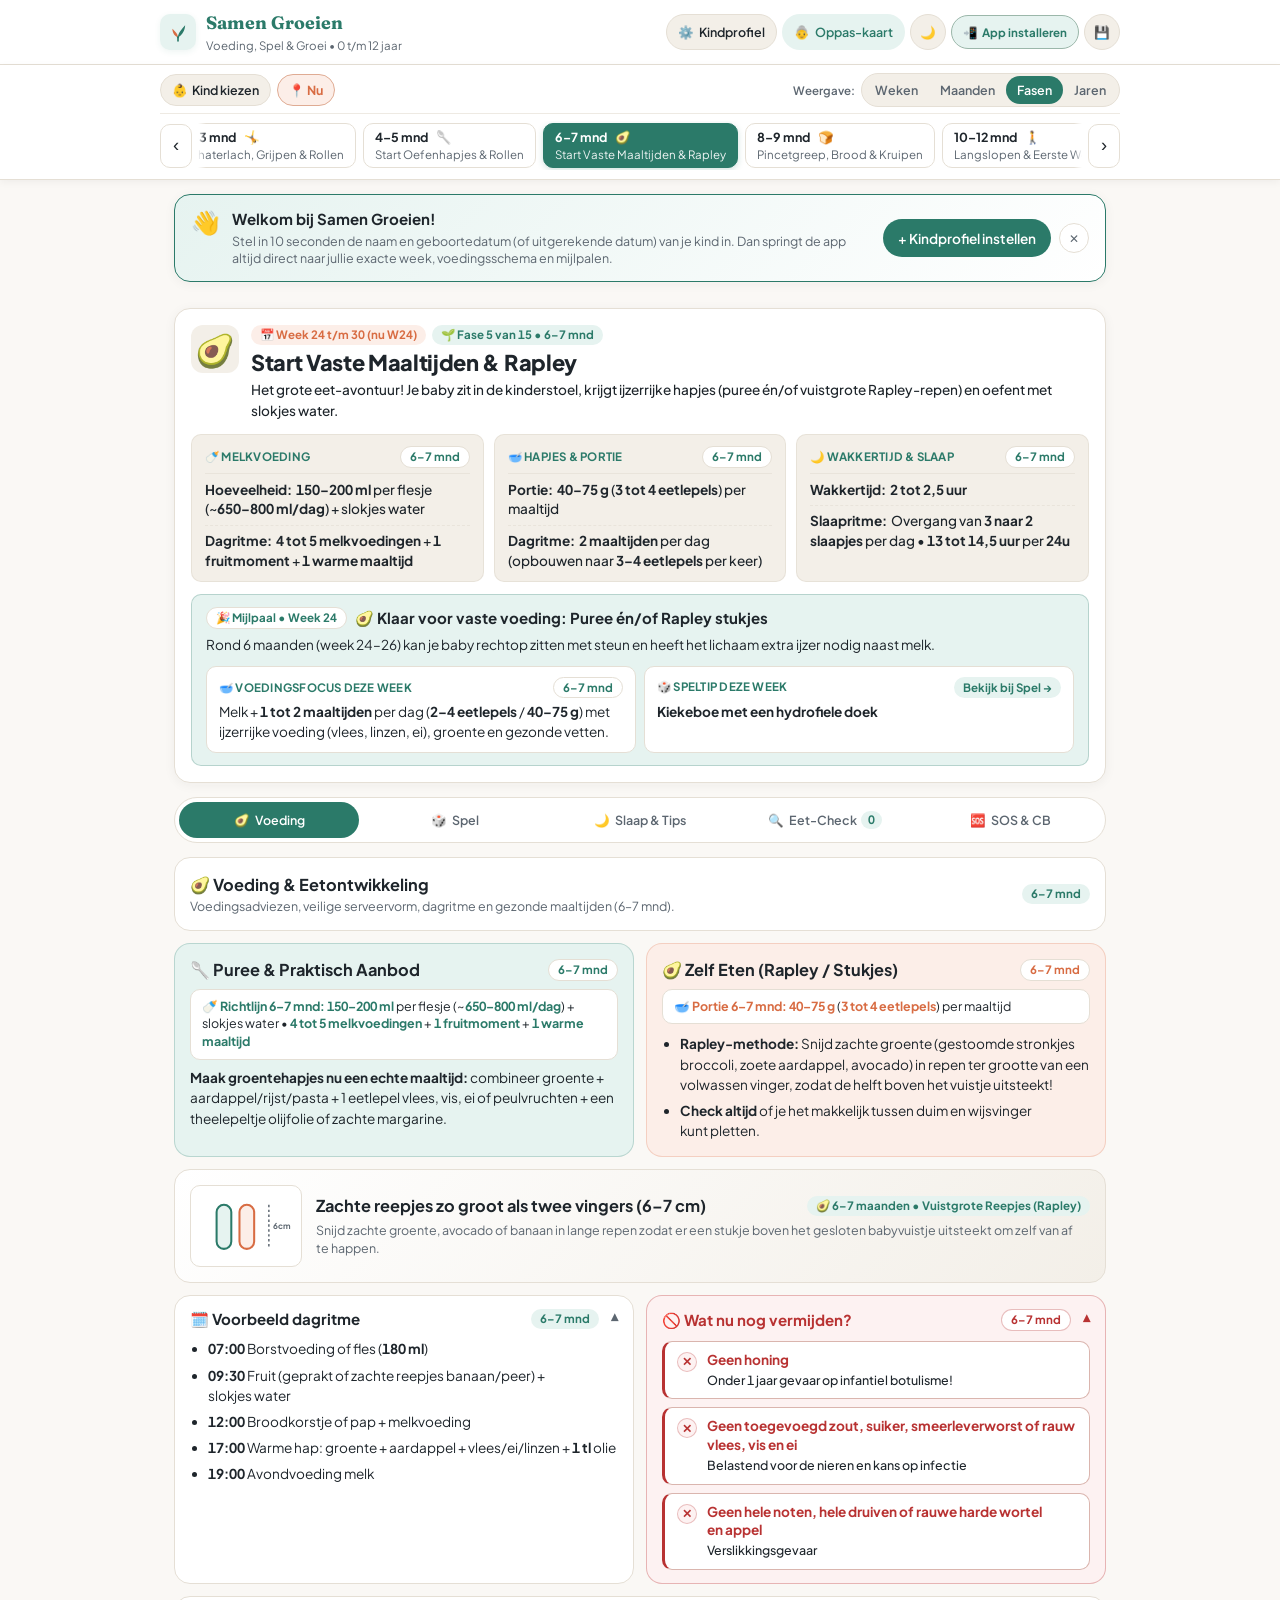
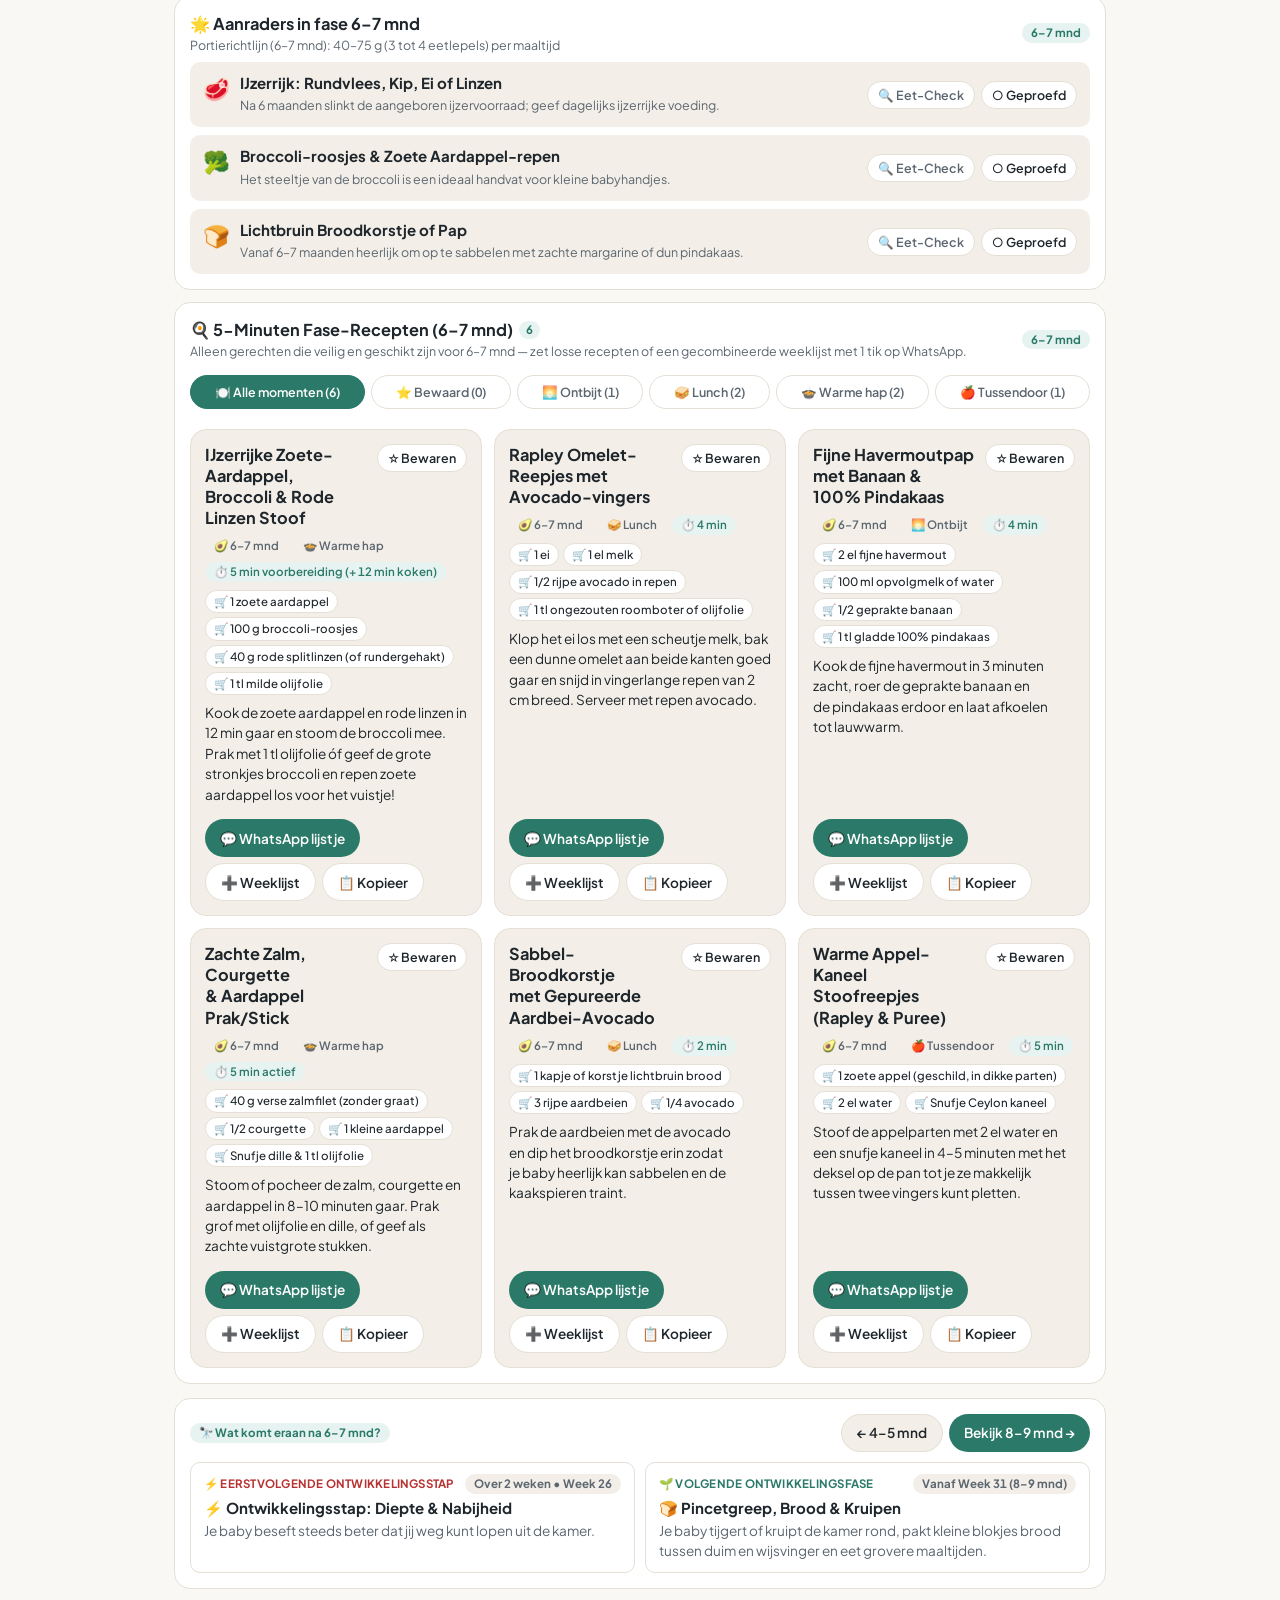
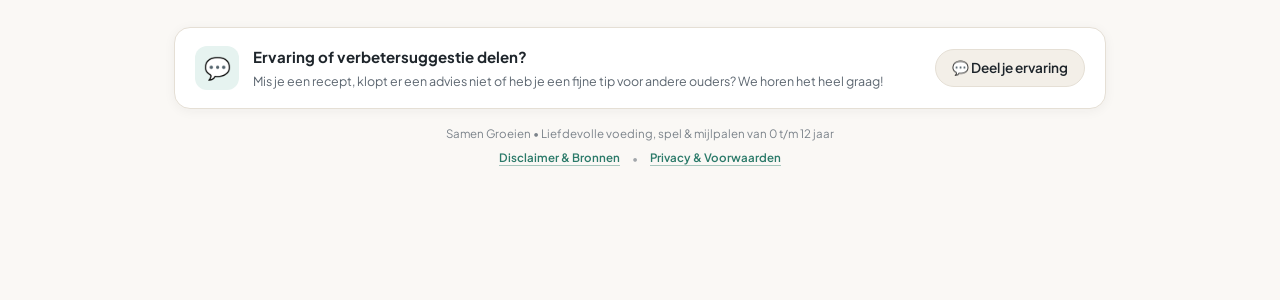
==== index.html @ f30c95fe "Style footer legal links consistently on a single horizontal row per UI/UX best practices (v41)" ====
<!DOCTYPE html>
<html lang="nl" data-theme="light">
<head>
  <meta charset="UTF-8" />
  <meta name="viewport" content="width=device-width, initial-scale=1.0, viewport-fit=cover" />
  <meta name="theme-color" content="#2b7a69" />
  <meta name="mobile-web-app-capable" content="yes" />
  <meta name="apple-mobile-web-app-capable" content="yes" />
  <meta name="apple-mobile-web-app-status-bar-style" content="default" />
  <title>Samen Groeien — Voeding, Spel &amp; Ontwikkeling (0–12 jaar)</title>
  <meta name="description" content="Ontdek per week, maand of jaar welke voeding, hoeveelheden, leerspelletjes, slaaptijden, SOS-tips en consultatiebureau-info passen bij jouw kind van geboorte tot 12 jaar." />
  <link rel="manifest" href="manifest.json" />
  <link rel="icon" type="image/png" sizes="192x192" href="icon-192.png" />
  <link rel="apple-touch-icon" href="icon-192.png" />
  <link rel="preconnect" href="https://fonts.googleapis.com" />
  <link rel="preconnect" href="https://fonts.gstatic.com" crossorigin />
  <link href="https://fonts.googleapis.com/css2?family=Fraunces:opsz,wght@9..144,600&family=Plus+Jakarta+Sans:wght@400;500;600;700;800&display=swap" rel="stylesheet" />
  <link rel="stylesheet" href="styles.css?v=41" />
</head>
<body>
  <a href="#mainContent" class="skip-link">Direct naar inhoud</a>

  <!-- ===================================================================== -->
  <!-- MINIMALISTISCHE HEADER                                                -->
  <!-- ===================================================================== -->
  <header class="app-header">
    <div class="header-inner">
      <div class="brand-group">
        <div class="brand-logo" aria-hidden="true">
          <svg viewBox="0 0 32 32" class="brand-logo-svg" fill="none" xmlns="http://www.w3.org/2000/svg">
            <path d="M16 28V23" stroke="var(--primary)" stroke-width="2.2" stroke-linecap="round"/>
            <path d="M16 23C16 16.5 22.8 10.5 25.5 7C25.5 11 23.5 17.5 18.8 21.2C17.2 22.4 16.4 23 16 23Z" fill="var(--primary)"/>
            <path d="M16 23C16 18.5 11.2 14.5 8.5 11.8C8.5 14.8 9.8 19.5 13.2 21.8C14.4 22.6 15.4 23 16 23Z" fill="var(--accent)"/>
            <circle cx="16" cy="23" r="1.5" fill="var(--primary)"/>
          </svg>
        </div>
        <div>
          <h1 class="brand-title">Samen Groeien</h1>
          <p class="brand-subtitle">Voeding, Spel &amp; Groei • 0 t/m 12 jaar</p>
        </div>
      </div>

      <div class="header-actions">
        <button type="button" class="profile-chip" id="openProfileBtn" title="Kindprofielen beheren of geboortedatum instellen">
          <span aria-hidden="true">⚙️</span>
          <span id="profileChipText">Kindprofiel</span>
        </button>

        <button type="button" class="today-chip hidden" id="jumpToChildBtn" title="Spring direct naar de huidige leeftijd van dit kind">
          📍 Nu
        </button>

        <button type="button" class="oppas-chip" id="openOppasBtn" title="Maak een overzichtskaartje voor oppas, papa of oma">
          <span aria-hidden="true">👵</span>
          <span>Oppas-kaart</span>
        </button>

        <button type="button" class="icon-btn" id="themeToggleBtn" aria-label="Wissel tussen dag- en nachtmodus" title="Nachtmodus">
          <span id="themeIcon">🌙</span>
        </button>

        <button type="button" class="pwa-header-btn hidden" id="pwaHeaderInstallBtn" title="Installeer Samen Groeien als app op je telefoon of pc">
          <span aria-hidden="true">📲</span>
          <span>App installeren</span>
        </button>

        <button type="button" class="icon-btn" id="openBackupBtn" aria-label="Gegevens opslaan of herstellen" title="Back-up">
          <span>💾</span>
        </button>
      </div>
    </div>

    <!-- Gezinstip wanneer er ≥2 kinderen zijn ingesteld -->
    <div class="child-switcher-bar hidden" id="childSwitcherBar" aria-label="Gezinstip">
      <div class="child-switcher-inner hidden">
        <div class="child-pills-list" id="childPillsList"></div>
        <button type="button" class="child-add-pill" id="quickAddChildBtn" title="Nog een kind toevoegen">+ Kind</button>
      </div>
      <div class="multi-child-combo-tip hidden" id="multiChildComboTip"></div>
    </div>
  </header>

  <!-- ===================================================================== -->
  <!-- PWA INSTALLATIE BANNER (VOOR ANDROID & IPHONE)                        -->
  <!-- ===================================================================== -->
  <aside class="pwa-install-banner hidden" id="pwaInstallBanner" aria-label="App installeren">
    <div class="pwa-banner-inner">
      <div class="pwa-banner-left">
        <span class="pwa-banner-icon" aria-hidden="true">📲</span>
        <div class="pwa-banner-info">
          <strong>Samen Groeien als app installeren?</strong>
          <span>Open direct vanaf je startscherm, zonder app store. Werkt ook offline.</span>
        </div>
      </div>
      <div class="pwa-banner-actions">
        <button type="button" class="pwa-install-btn" id="pwaInstallBtn">
          <span>App installeren</span>
        </button>
        <button type="button" class="pwa-dismiss-btn" id="pwaDismissBtn" aria-label="Melding sluiten" title="Niet nu">
          ✕
        </button>
      </div>
    </div>
  </aside>

  <!-- ===================================================================== -->
  <!-- MEEBEWEGENDE TIJDLIJN & KIND-BALK (RUSTIG BOVENAAN, 1 RIJ BIJ SCROLLEN)-->
  <!-- ===================================================================== -->
  <section class="timeline-dock" id="timelineDock" aria-label="Leeftijd, kindwisselaar en weergave-instelling">
    <div class="timeline-dock-inner">
      <!-- Rij 1: Actief kind + '📍 Nu' (links) & Weergave-keuze (rechts) -->
      <div class="timeline-top-row" id="dockQuickBar">
        <div class="dock-quick-left">
          <div class="dock-child-pills" id="dockChildPills" aria-label="Actief kind wisselen"></div>
          <button type="button" class="dock-now-btn hidden" id="dockJumpToChildBtn" title="Spring direct naar de huidige leeftijd van dit kind">
            📍 Nu
          </button>
        </div>

        <div class="timeline-top-right">
          <!-- Periode snelkiezer bij Week- (Jaar 1–2) en Maandweergave (Jaar 1–3) -->
          <div class="epoch-bar hidden" id="epochBar">
            <button type="button" class="epoch-pill active" data-epoch="y1">Jaar 1</button>
            <button type="button" class="epoch-pill" data-epoch="y2">Jaar 2</button>
            <button type="button" class="epoch-pill" data-epoch="preschool" id="epochPreschoolBtn">Jaar 3</button>
          </div>

          <div class="zoom-control-group">
            <span class="zoom-bar-label">Weergave:</span>
            <div class="zoom-bar" role="tablist" aria-label="Weergaveniveau">
              <button type="button" role="tab" aria-selected="false" class="zoom-tab" data-zoom="week" title="Per week bekijken (eerste 2 jaar: week 1 t/m 104)">Weken</button>
              <button type="button" role="tab" aria-selected="false" class="zoom-tab" data-zoom="month" title="Per maand bekijken (eerste 3 jaar: maand 1 t/m 36)">Maanden</button>
              <button type="button" role="tab" aria-selected="true" class="zoom-tab active" data-zoom="stage" title="Alle 15 ontwikkelingsfasen van geboorte t/m 12 jaar">Fasen</button>
              <button type="button" role="tab" aria-selected="false" class="zoom-tab" data-zoom="year" title="Per levensjaar bekijken van 1 t/m 12 jaar">Jaren</button>
            </div>
          </div>
        </div>
      </div>

      <!-- Rij 2: Horizontale tijdlijn-strip + Weergave/Inklappen knop -->
      <div class="timeline-strip-row">
        <button type="button" class="strip-arrow" id="prevTimeBtn" aria-label="Vorige periode">‹</button>
        <div class="timeline-ribbon" id="timelineRibbon" role="listbox" aria-label="Kies leeftijd"></div>
        <button type="button" class="strip-arrow" id="nextTimeBtn" aria-label="Volgende periode">›</button>
        <button type="button" class="compact-expand-btn" id="expandTimelineBtn" aria-expanded="true" title="Wissel tussen Weken, Maanden, Fasen of Jaren" aria-label="Toon of verberg weergave-opties">↕ Weergave</button>
      </div>

      <!-- Verborgen schuifbalk voor achterwaartse compatibiliteit -->
      <div class="slider-row hidden">
        <input
          type="range"
          id="masterWeekSlider"
          class="week-slider"
          min="0"
          max="700"
          value="200"
          aria-label="Schuif door de leeftijd van week 1 tot 12 jaar"
        />
        <div class="slider-marks" aria-label="Snel naar leeftijd springen">
          <span data-jump-week="1">Geboorte</span>
          <span data-jump-week="17">4 mnd</span>
          <span data-jump-week="24">6 mnd</span>
          <span data-jump-week="53">1 jr</span>
          <span data-jump-week="105">2 jr</span>
          <span data-jump-week="209">4 jr</span>
          <span data-jump-week="417">8 jr</span>
          <span data-jump-week="624">12 jr</span>
        </div>
      </div>
    </div>
  </section>

  <!-- ===================================================================== -->
  <!-- HOOFDINHOUD                                                           -->
  <!-- ===================================================================== -->
  <main id="mainContent" class="main-container">

    <!-- WELKOMSTKAART BIJ EERSTE BEZOEK (ZOLANG ER NOG GEEN KINDPROFIEL IS) -->
    <section class="onboarding-welcome-card hidden" id="onboardingWelcomeCard" aria-label="Welkom bij Samen Groeien">
      <div class="onboarding-welcome-left">
        <span class="onboarding-welcome-icon" aria-hidden="true">👋</span>
        <div class="onboarding-welcome-text">
          <strong class="onboarding-welcome-title">Welkom bij Samen Groeien!</strong>
          <p class="onboarding-welcome-desc">Stel in 10 seconden de naam en geboortedatum (of uitgerekende datum) van je kind in. Dan springt de app altijd direct naar jullie exacte week, voedingsschema en mijlpalen.</p>
        </div>
      </div>
      <div class="onboarding-welcome-actions">
        <button type="button" class="btn-primary btn-small" id="onboardingSetupChildBtn">+ Kindprofiel instellen</button>
        <button type="button" class="onboarding-dismiss-btn" id="onboardingDismissBtn" aria-label="Melding verbergen" title="Later instellen">✕</button>
      </div>
    </section>

    <!-- 1. OVERZICHTSKAART VAN DE HUIDIGE WEEK / FASE -->
    <section class="hero-card" id="stageHero">
      <div class="hero-top">
        <span class="hero-emoji" id="heroEmoji" aria-hidden="true">🥑</span>
        <div class="hero-titles">
          <div class="hero-badges">
            <span class="badge badge-age" id="heroExactAgePill">Week 24 • ~6 maanden</span>
            <span class="badge badge-phase" id="heroPhasePill">Fase 5/15</span>
          </div>
          <h2 class="hero-title" id="heroTitle">Start Vaste Maaltijden &amp; Rapley</h2>
          <p class="hero-summary" id="heroSummary"></p>
        </div>
      </div>

      <!-- 3 Kerncijfers van deze fase direct onder de samenvatting -->
      <div class="quick-stats">
        <div class="stat-item">
          <div class="stat-head">
            <span class="stat-label" id="vitalMilkLabel">🍼 Melkvoeding</span>
            <span class="stat-phase-tag" id="vitalMilkPhaseTag">6–7 mnd</span>
          </div>
          <div class="stat-val" id="vitalMilkVolume"></div>
          <div class="stat-sub" id="vitalMilkStatus"></div>
        </div>
        <div class="stat-item">
          <div class="stat-head">
            <span class="stat-label" id="vitalSolidLabel">🥣 Hapjes &amp; Portie</span>
            <span class="stat-phase-tag" id="vitalSolidPhaseTag">6–7 mnd</span>
          </div>
          <div class="stat-val" id="vitalSolidPortion"></div>
          <div class="stat-sub" id="vitalSolidFreq"></div>
        </div>
        <div class="stat-item">
          <div class="stat-head">
            <span class="stat-label" id="vitalSleepLabel">🌙 Wakkertijd &amp; Slaap</span>
            <span class="stat-phase-tag" id="vitalSleepPhaseTag">6–7 mnd</span>
          </div>
          <div class="stat-val" id="vitalWakeWindow"></div>
          <div class="stat-sub" id="vitalSleepTotal"></div>
        </div>
      </div>

      <!-- Week-spotlight (Sprongetje / Groeispurt / Week-focus) -->
      <div class="spotlight-box" id="weeklySpotlightBanner">
        <div class="spotlight-header">
          <span class="spotlight-tag" id="spotlightBadge">🥑 Week 24</span>
          <strong class="spotlight-title" id="spotlightHeadline"></strong>
        </div>
        <p class="spotlight-desc" id="spotlightSummary"></p>
      </div>
    </section>

    <!-- 2. NAVIGATIE-TABS (BOVENAAN OP DESKTOP, ONDERAAN VAST OP TELEFOON) -->
    <nav class="pillar-nav" role="tablist" aria-label="Onderdelen">
      <button type="button" role="tab" aria-selected="true" class="nav-tab active" data-view="food">
        <span class="nav-icon" aria-hidden="true">🥑</span>
        <span class="nav-text">Voeding</span>
      </button>
      <button type="button" role="tab" aria-selected="false" class="nav-tab" data-view="games">
        <span class="nav-icon" aria-hidden="true">🎲</span>
        <span class="nav-text">Spel</span>
      </button>
      <button type="button" role="tab" aria-selected="false" class="nav-tab" data-view="tips">
        <span class="nav-icon" aria-hidden="true">🌙</span>
        <span class="nav-text">Slaap &amp; Tips</span>
      </button>
      <button type="button" role="tab" aria-selected="false" class="nav-tab" data-view="lookup">
        <span class="nav-icon" aria-hidden="true">🔍</span>
        <span class="nav-text">Eet-Check <small class="tab-counter" id="loggedCountBadge">0</small></span>
      </button>
      <button type="button" role="tab" aria-selected="false" class="nav-tab" data-view="sos">
        <span class="nav-icon" aria-hidden="true">🆘</span>
        <span class="nav-text">SOS &amp; CB</span>
      </button>
    </nav>

    <!-- =================================================================== -->
    <!-- TAB 1: VOEDING, SNIJ-GIDS & 5-MIN RECEPTEN (STANDAARD ZICHTBAAR)    -->
    <!-- =================================================================== -->
    <section class="tab-panel" id="panelFood" data-pillar="food">
      <!-- Sectie-Kop: Direct duidelijk op welk tabblad de ouder is geland -->
      <div class="minimal-card section-header-card" id="foodSectionHeaderCard">
        <div class="card-head-between">
          <div>
            <h3 id="foodHeaderTitle"><span>🥑 Voeding &amp; Eetontwikkeling</span></h3>
            <p class="subtle-hint" id="foodHeaderSubtitle">Fase-adviezen, dagritme, veilige snijgids en 5-minuten recepten.</p>
          </div>
          <span class="mini-pill" id="foodHeaderStagePill">6–7 mnd</span>
        </div>
      </div>

      <!-- Dynamische voedingskaarten afgestemd op leeftijd -->
      <div class="two-col-grid">
        <article class="minimal-card card-tint-green" id="pureePathCard">
          <div class="card-head-between">
            <h3 id="pureeCardTitle">🥄 Puree &amp; Praktisch Aanbod</h3>
            <span class="mini-pill" id="pureeStagePill">6–7 mnd</span>
          </div>
          <div class="nutrition-key-bar" id="pureeKeyMetricBar"></div>
          <div class="structured-card-body" id="pureePathText"></div>
        </article>

        <article class="minimal-card card-tint-orange" id="blwPathCard">
          <div class="card-head-between">
            <h3 id="blwCardTitle">🥑 Zelf Eten (Rapley / Stukjes)</h3>
            <span class="mini-pill" id="blwStagePill">6–7 mnd</span>
          </div>
          <div class="nutrition-key-bar" id="blwKeyMetricBar"></div>
          <div class="structured-card-body" id="blwPathText"></div>
        </article>
      </div>

      <!-- Visuele SVG Snij- & Serveergids voor deze fase -->
      <article class="minimal-card cut-guide-card" id="visualCutGuideCard">
        <div class="cut-guide-layout">
          <div class="cut-svg-box" id="cutGuideSvgContainer" aria-hidden="true"></div>
          <div class="cut-guide-info">
            <div class="card-head-between">
              <h3 id="cutGuideTitle">Veilige vorm in deze fase</h3>
              <span class="mini-pill" id="cutGuideBadge">🔪 Snijvorm &amp; Textuur</span>
            </div>
            <p id="cutGuideDesc" class="subtle-hint"></p>
          </div>
        </div>
      </article>

      <!-- Voorbeeld Dagritme & Wat te vermijden (direct bij de richtlijnen van deze fase) -->
      <div class="two-col-grid">
        <details class="minimal-details" id="sampleMenuDetails" open>
          <summary>
            <span class="summary-title">🗓️ Voorbeeld dagritme</span>
            <span class="summary-badge" id="sampleMenuStagePill">6–7 mnd</span>
          </summary>
          <ul class="clean-bullets" id="sampleMenuList"></ul>
        </details>

        <details class="minimal-details details-warn" id="avoidFoodsDetails" open>
          <summary>
            <span class="summary-title">🚫 Wat nu nog vermijden?</span>
            <span class="summary-badge summary-badge-wait" id="avoidFoodsStagePill">6–7 mnd</span>
          </summary>
          <ul class="clean-bullets" id="avoidFoodsList"></ul>
        </details>
      </div>

      <!-- Beste voeding voor deze fase (gekoppeld aan Eet-Check) -->
      <div class="minimal-card">
        <div class="card-head-between">
          <div>
            <h3 id="bestFoodsCardTitle">🌟 Aanraders in deze fase</h3>
            <p class="subtle-hint" id="portionVisualHelper"></p>
          </div>
          <span class="mini-pill" id="bestFoodsStagePill">6–7 mnd</span>
        </div>
        <div class="simple-list" id="bestFoodsList"></div>
      </div>

      <!-- 5-Minuten Fase-Recepten + 1-Tik WhatsApp Boodschappenlijst -->
      <div class="minimal-card" id="stageRecipesCard">
        <div class="card-head-between">
          <div>
            <h3><span id="stageRecipesTitle">🍳 5-Minuten Fase-Recepten</span> <small class="tab-counter" id="recipeCountBadge">6</small></h3>
            <p class="subtle-hint" id="stageRecipesSubtitle">Alleen gerechten die veilig en geschikt zijn voor deze fase, met 1 tik op WhatsApp te zetten.</p>
          </div>
          <span class="mini-pill" id="recipesStagePill">6–7 mnd</span>
        </div>

        <div class="lookup-phase-banner hidden" id="recipesMilkPhaseNotice"></div>

        <div class="filter-row recipe-filter-row" id="recipeMealFilterRow" role="group" aria-label="Filter 5-minuten recepten op eetmoment">
          <button type="button" class="chip active" data-meal-filter="all">🍽️ Alle momenten</button>
          <button type="button" class="chip" data-meal-filter="fav">⭐ Bewaard</button>
          <button type="button" class="chip" data-meal-filter="ontbijt">🌅 Ontbijt</button>
          <button type="button" class="chip" data-meal-filter="lunch">🥪 Lunch</button>
          <button type="button" class="chip" data-meal-filter="warme-hap">🍲 Warme hap</button>
          <button type="button" class="chip" data-meal-filter="tussendoor">🍎 Tussendoor</button>
        </div>

        <!-- Gecombineerde Week-Boodschappenlijst Balk (verschijnt zodra ≥1 recept is geselecteerd) -->
        <div class="weekly-grocery-bar hidden" id="weeklyGroceryBar" role="region" aria-label="Jouw gecombineerde week-boodschappenlijst">
          <div class="weekly-grocery-info">
            <span class="weekly-grocery-icon" aria-hidden="true">🛒</span>
            <div>
              <strong id="weeklyGroceryTitle">Week-Boodschappenlijst (0 gerechten)</strong>
              <span class="weekly-grocery-sub" id="weeklyGrocerySub">Stuur alle ingrediënten in één keer naar WhatsApp of klembord.</span>
            </div>
          </div>
          <div class="weekly-grocery-actions">
            <button type="button" class="btn-primary btn-small" id="shareWeeklyGroceryWhatsappBtn">💬 Deel via WhatsApp</button>
            <button type="button" class="btn-secondary btn-small" id="copyWeeklyGroceryBtn">📋 Kopieer lijst</button>
            <button type="button" class="btn-text btn-small" id="clearWeeklyGroceryBtn" title="Maak weeklijst leeg">✕ Leegmaken</button>
          </div>
        </div>

        <div class="cards-grid recipes-grid" id="stageRecipesGrid"></div>

        <div class="recipes-toggle-wrap hidden" id="recipesToggleWrap">
          <button type="button" class="recipes-expand-btn" id="toggleRecipesExpandBtn" aria-expanded="false">
            ▼ Bekijk alle gerechten
          </button>
        </div>
      </div>
    </section>

    <!-- =================================================================== -->
    <!-- TAB 2: LEERSPELLETJES & ACTIVITEITEN                                -->
    <!-- =================================================================== -->
    <section class="tab-panel hidden" id="panelGames" data-pillar="games">
      <div class="minimal-card games-header-card">
        <div class="card-head-between">
          <div>
            <h3><span id="gamesHeaderTitle">🎲 Leerspelletjes &amp; Activiteiten</span> <small class="tab-counter" id="gameCountBadge">6</small></h3>
            <p class="subtle-hint" id="gamesHeaderSubtitle">Spelenderwijs ontwikkelen, afgestemd op deze leeftijd en jouw energieniveau.</p>
          </div>
          <button type="button" class="chip" id="toggleAllStagesGamesBtn" title="Wissel tussen spelletjes voor deze fase en alle 90 spelletjes">
            📚 Alle 90 spelletjes
          </button>
        </div>

        <div class="filter-row games-filter-row" id="gameCategoryFilterRow" role="group" aria-label="Filter spelletjes">
          <button type="button" class="chip active" data-game-cat="all">🎲 Alle spelletjes</button>
          <button type="button" class="chip" data-game-cat="fav">⭐ Bewaard</button>
          <button type="button" class="chip" data-game-cat="low">☕ Rustig</button>
          <button type="button" class="chip" data-game-cat="cognitive">🧠 Brein</button>
          <button type="button" class="chip" data-game-cat="motor">🤸 Motoriek</button>
          <button type="button" class="chip" data-game-cat="language">🗣️ Taal</button>
          <button type="button" class="chip" data-game-cat="social">🤝 Samen</button>
        </div>
      </div>

      <div class="cards-grid" id="gamesGrid"></div>

      <div class="recipes-toggle-wrap hidden" id="gamesToggleWrap">
        <button type="button" class="recipes-expand-btn" id="toggleGamesExpandBtn" aria-expanded="false">
          ▼ Bekijk alle leerspelletjes
        </button>
      </div>
    </section>

    <!-- =================================================================== -->
    <!-- TAB 3: SLAAP, WAKKERTIJD, TIPS VOOR MAMA & MIJLPALEN                -->
    <!-- =================================================================== -->
    <section class="tab-panel hidden" id="panelTips" data-pillar="tips">
      <div class="two-col-grid">
        <!-- Slaap & Wakkertijd / Bedtijd Rekenhulp (als eerste, passend bij tab '🌙 Slaap & Tips') -->
        <article class="minimal-card">
          <div class="card-head-between">
            <h3 id="sleepCardTitle">🌙 Slaap &amp; Wakkertijd</h3>
            <span class="mini-pill" id="sleepStagePill">6–7 mnd</span>
          </div>
          <div class="sleep-summary" id="sleepMetricsBox"></div>

          <div class="nap-calc-box">
            <label for="lastWakeTimeInput" id="napCalcLabel">⏰ Hoe laat werd je kind wakker?</label>
            <div class="nap-calc-inline">
              <input type="time" id="lastWakeTimeInput" value="07:00" class="time-input" />
              <span id="napCalcResult" class="nap-result-text"></span>
            </div>
          </div>
        </article>

        <!-- Tips voor Mama -->
        <article class="minimal-card">
          <div class="card-head-between">
            <h3 id="momTipsCardTitle">💛 Tips voor mama</h3>
            <span class="mini-pill" id="momTipsStagePill">6–7 mnd</span>
          </div>
          <ul class="clean-bullets" id="momTipsList"></ul>
          <div class="reassurance-note" id="momReassuranceBox"></div>
        </article>
      </div>

      <!-- Mijlpalen afvinken -->
      <article class="minimal-card">
        <div class="card-head-between">
          <div>
            <h3 id="milestonesCardTitle">🏆 Mijlpalen in deze fase</h3>
            <p class="subtle-hint">Vink aan wat je kind al laat zien (elk kind groeit in zijn eigen tempo!):</p>
          </div>
          <span class="mini-pill" id="milestonesProgressPill">0 / 4 afgevinkt</span>
        </div>
        <div class="checklist-grid" id="milestonesChecklist"></div>
      </article>
    </section>

    <!-- =================================================================== -->
    <!-- TAB 4: EET-CHECK ("HOE SNIJD IK DIT?") & TOP 9 ALLERGENEN           -->
    <!-- =================================================================== -->
    <section class="tab-panel hidden" id="panelLookup" data-pillar="lookup">
      <!-- Zoekbalk + Categorieën & Status-filters in een consistente header-kaart -->
      <div class="minimal-card search-header-card">
        <div class="card-head-between">
          <div>
            <h3 id="lookupHeaderTitle">🔍 Eet- &amp; Snijgids ("Mag mijn kind dit eten?")</h3>
            <p class="subtle-hint" id="lookupSubtitleHint">Bekijk per leeftijd de veilige snijvorm en vink bij wat je kind al heeft geproefd.</p>
          </div>
          <span class="mini-pill" id="lookupStageCountPill">6–7 mnd</span>
        </div>

        <div class="lookup-phase-banner hidden" id="lookupPhaseBanner"></div>
        <div class="lookup-phase-cut-banner hidden" id="lookupPhaseCutBanner"></div>

        <div class="search-bar-wrap" id="foodSearchAndFiltersWrap">
          <div class="search-input-holder">
            <span class="search-leading-icon" aria-hidden="true">🔍</span>
            <input
              type="search"
              id="globalSearchInput"
              class="search-input"
              placeholder="Zoek product, bijv. druiven, ei, pindakaas, honing..."
              aria-label="Zoek een voedingsmiddel in de Eet-Check"
              autocomplete="off"
            />
            <button type="button" class="clear-btn" id="clearSearchBtn" aria-label="Wis zoekopdracht">✕</button>
          </div>

          <!-- Filterlaag 1: Productgroep (Primaire categorie-knoppen) -->
          <div class="filter-group-block" id="foodCategoryFilterBlock">
            <div class="filter-row" id="foodCategoryFilters" role="group" aria-label="Filter op productgroep">
              <button type="button" class="chip active" data-food-cat="all">🍽️ Alle geschikte</button>
              <button type="button" class="chip" data-food-cat="Groente">🥦 Groente</button>
              <button type="button" class="chip" data-food-cat="Fruit">🍓 Fruit &amp; Vet</button>
              <button type="button" class="chip" data-food-cat="Eiwit">🥚 Eiwit &amp; IJzer</button>
              <button type="button" class="chip" data-food-cat="Zuivel">🧀 Granen &amp; Zuivel</button>
            </div>
          </div>

          <!-- Filterlaag 2: Proefstatus (Compacte Segmented Control balk met label) -->
          <div class="status-filter-bar" id="foodStatusFilters" role="group" aria-label="Filter op proefstatus">
            <span class="status-filter-label">📋 Proeflijst:</span>
            <div class="segmented-status-group">
              <button type="button" class="seg-btn active" data-food-status="all">Alles</button>
              <button type="button" class="seg-btn" data-food-status="todo">✨ Te proeven</button>
              <button type="button" class="seg-btn" data-food-status="retry">🤨 Oefenen</button>
              <button type="button" class="seg-btn" data-food-status="done">🙂 Geproefd</button>
            </div>
          </div>
        </div>
      </div>

      <div class="cards-grid" id="foodEncyclopediaGrid"></div>

      <div class="recipes-toggle-wrap hidden" id="foodsToggleWrap">
        <button type="button" class="recipes-expand-btn" id="toggleFoodsExpandBtn" aria-expanded="false">
          ▼ Bekijk alle producten
        </button>
      </div>

      <!-- Slimme kruiszoekresultaten uit Recepten, Allergenen, Spelletjes & SOS bij zoeken -->
      <div class="minimal-card lookup-cross-results hidden" id="lookupCrossResults" aria-live="polite"></div>

      <!-- Uitklapbare sectie voor producten die pas in een latere fase geschikt zijn -->
      <details class="minimal-details details-wait hidden" id="waitFoodsDetails">
        <summary>
          <span class="summary-title" id="waitFoodsSummaryTitle">⏳ Nog niet geschikt in deze fase</span>
          <span class="summary-badge summary-badge-wait" id="waitFoodsCountPill">0 producten</span>
        </summary>
        <p class="subtle-hint allergens-intro-hint" id="waitFoodsIntroHint">
          Onderstaande producten introduceer je pas in een latere fase zodra de darmen en mondmotoriek daar klaar voor zijn.
        </p>
        <div class="cards-grid" id="waitFoodsGrid"></div>
      </details>

      <!-- Uitklapbare Top 9 Allergenen Tracker -->
      <details class="minimal-details" id="allergensDetails" open>
        <summary>
          <span class="summary-title" id="allergensSummaryTitle">🥜 Top 9 Allergenen Afvinklijst</span>
          <span class="summary-badge" id="allergenProgressPill">0 / 9 gestart</span>
        </summary>
        <p class="subtle-hint allergens-intro-hint" id="allergensIntroHint">
          Advies: start tussen 4 en 8 maanden met pinda en ei, en houd ze na gewenning wekelijks op het menu.
        </p>

        <!-- Uitleg waarom elk allergeen in 3 opeenvolgende stappen wordt opgebouwd -->
        <div class="allergen-protocol-box" id="allergenProtocolBox">
          <div class="allergen-protocol-header">
            <strong class="allergen-protocol-title">💡 Waarom bouw je elk allergeen in 3 stappen op (DAVO/NVK-opbouwschema)?</strong>
            <span class="allergen-protocol-desc">Een baby kan via de huid (vooral bij eczeem) al vóór het eerste hapje gevoelig zijn geworden en dus óók bij de <strong>1e keer</strong> reageren, of pas bij een <strong>2e of 3e blootstelling</strong>. Daarom start je overdag veilig met een heel klein proefhapje en bouw je de dosis op 3 verschillende dagen geleidelijk op:</span>
          </div>
          <div class="allergen-steps-grid">
            <div class="allergen-step-item">
              <span class="allergen-step-badge">Stap 1 • 1e keer</span>
              <strong>Klein proefhapje (¼–½ tl)</strong>
              <span>Start overdag voorzichtig met een kleine testdosis door een bekend groente- of fruithapje.</span>
            </div>
            <div class="allergen-step-item">
              <span class="allergen-step-badge">Stap 2 • 2e keer</span>
              <strong>Dosis opbouwen (½–1 tl)</strong>
              <span>Ging stap 1 goed? Geef een paar dagen later overdag een iets grotere portie.</span>
            </div>
            <div class="allergen-step-item is-final-step">
              <span class="allergen-step-badge">Stap 3 • 3e keer ✅</span>
              <strong>Gewend! Houd 1× p/w op het menu</strong>
              <span>3× op rij zonder klachten gegeten? Blijf het wekelijks geven om tolerantie te behouden.</span>
            </div>
          </div>
        </div>

        <div class="cards-grid" id="allergensGrid"></div>

        <div class="recipes-toggle-wrap hidden" id="allergensToggleWrap">
          <button type="button" class="recipes-expand-btn" id="toggleAllergensExpandBtn" aria-expanded="false">
            ▼ Bekijk alle 9 allergenen
          </button>
        </div>
      </details>
    </section>

    <!-- =================================================================== -->
    <!-- TAB 5: SOS "EERSTE HULP" & CONSULTATIEBUREAU / RVP / TANDJES        -->
    <!-- =================================================================== -->
    <section class="tab-panel hidden" id="panelSos" data-pillar="sos">
      <!-- Consultatiebureau, Vaccinaties (RVP) & Tandjes in deze fase -->
      <article class="minimal-card">
        <div class="card-head-between">
          <div>
            <h3 id="cbCardTitle">🏥 Consultatiebureau, Vaccinaties &amp; Tandjes</h3>
            <p class="subtle-hint" id="cbAgeSubtitle">Controles, RVP-vaccinaties en gebitsontwikkeling in deze fase.</p>
          </div>
          <span class="mini-pill" id="cbStageLabel">6–7 mnd</span>
        </div>
        <div class="cb-three-grid" id="healthCbGrid"></div>
      </article>

      <!-- SOS Eerste Hulp bij Lastige Momenten (afgestemd op huidige leeftijd) -->
      <article class="minimal-card">
        <div class="card-head-between">
          <div>
            <h3>🆘 Eerste Hulp bij Lastige Momenten</h3>
            <p class="subtle-hint" id="sosAgeSubtitle">Direct rustgevend en praktisch advies afgestemd op deze leeftijd.</p>
          </div>
          <span class="mini-pill" id="sosStageLabel">4–12 mnd</span>
        </div>
        <div class="sos-cards-list" id="sosCardsContainer"></div>
      </article>

      <!-- Medische & Veiligheidsdisclaimer (Play Store & Gezondheidsrichtlijn) -->
      <aside class="minimal-card sos-medical-disclaimer" id="sosMedicalDisclaimer" aria-label="Medische disclaimer en bronvermelding">
        <div class="sos-disclaimer-inner">
          <span class="sos-disclaimer-icon" aria-hidden="true">🩺</span>
          <div class="sos-disclaimer-text">
            <strong>Medische disclaimer &amp; wetenschappelijke richtlijnen</strong>
            <p>De informatie in Samen Groeien is zorgvuldig samengesteld op basis van de richtlijnen van het <strong>Voedingscentrum</strong>, <strong>RIVM</strong>, <strong>NCJ (JGZ)</strong>, <strong>NHG-Standaarden</strong>, <strong>NVK</strong> en het <strong>Ivoren Kruis</strong>. Deze app is uitsluitend informatief en vervangt nooit persoonlijk medisch advies van je huisarts, verloskundige of het consultatiebureau. Twijfel je of maakt je kind een zieke indruk? Neem altijd contact op met de huisarts of bel bij spoed direct <strong>112</strong>.</p>
          </div>
        </div>
      </aside>
    </section>

    <!-- =================================================================== -->
    <!-- LOGISCHE PAGINA-AFSLUITING: VOORUITBLIK & FASE-DOORSTROOM           -->
    <!-- =================================================================== -->
    <section class="minimal-card upcoming-stage-card" id="upcomingPreviewBanner" aria-label="Vooruitblik op de volgende fase">
      <div class="upcoming-preview-header">
        <span class="mini-pill" id="upcomingStageBadge">🔭 Vooruitblik</span>
        <div class="upcoming-nav-btns">
          <button type="button" class="btn-secondary btn-small" id="upcomingPrevStageBtn">← Vorige fase</button>
          <button type="button" class="btn-primary btn-small" id="upcomingNextStageBtn">Volgende fase →</button>
        </div>
      </div>
      <div class="upcoming-preview-text" id="upcomingPreviewText"></div>
    </section>

    <!-- =================================================================== -->
    <!-- PAGINA-FOOTER MET FEEDBACK & SUBTIELE APP-INFO                      -->
    <!-- =================================================================== -->
    <footer class="app-footer" id="appFooter">
      <div class="footer-card">
        <div class="footer-content">
          <div class="footer-icon-badge" aria-hidden="true">💬</div>
          <div class="footer-text">
            <h4 class="footer-title">Ervaring of verbetersuggestie delen?</h4>
            <p class="footer-desc">Mis je een recept, klopt er een advies niet of heb je een fijne tip voor andere ouders? We horen het heel graag!</p>
          </div>
        </div>
        <button type="button" class="btn-secondary footer-feedback-btn" id="openFeedbackBtn">
          <span>💬 Deel je ervaring</span>
        </button>
      </div>
      <div class="footer-meta-row">
        <p class="footer-subtext">
          Samen Groeien • Liefdevolle voeding, spel &amp; mijlpalen van 0 t/m 12 jaar
        </p>
        <nav class="footer-legal-nav" aria-label="Juridische informatie en bronnen">
          <button type="button" class="footer-legal-link" id="openLegalDialogBtn">
            Disclaimer &amp; Bronnen
          </button>
          <span class="footer-legal-sep" aria-hidden="true">•</span>
          <a href="privacy.html" class="footer-legal-link">
            Privacy &amp; Voorwaarden
          </a>
        </nav>
      </div>
    </footer>
  </main>

  <!-- ===================================================================== -->
  <!-- DIALOOG 1: KINDPROFIELEN (MEERDERE KINDEREN BEHEREN)                  -->
  <!-- ===================================================================== -->
  <dialog class="app-dialog" id="profileDialog" closedby="any" aria-labelledby="profileDialogTitle">
    <form method="dialog" class="dialog-card" id="profileForm">
      <div class="dialog-header">
        <h2 id="profileDialogTitle">👶 Kindprofielen</h2>
        <button type="button" class="close-btn" id="closeProfileDialogBtn" aria-label="Sluiten">✕</button>
      </div>

      <p class="subtle-hint">
        Voeg één of meerdere kinderen toe. Elk kind heeft zijn eigen leeftijd, afgevinkte hapjes, allergenen en mijlpalen.
      </p>

      <!-- Lijst met bestaande kinderen + knop voor nieuw kind -->
      <div class="saved-children-section" id="savedChildrenSection">
        <div class="saved-children-list" id="savedChildrenList"></div>
        <button type="button" class="btn-secondary btn-small" id="newChildModeBtn">+ Nieuw kind toevoegen</button>
      </div>

      <input type="hidden" id="editingChildIdInput" value="" />

      <div class="form-field">
        <label for="childNameInput">Naam van je kind</label>
        <input type="text" id="childNameInput" placeholder="Bijv. Mila, Noah, Sam" maxlength="40" />
      </div>

      <div class="form-row">
        <div class="form-field">
          <label for="childDobInput">Geboortedatum <small>(of verwachte datum)</small></label>
          <input type="date" id="childDobInput" />
        </div>
        <div class="form-field">
          <label for="childDueDateInput">Uitgerekende datum <small>(bij vroeggeboorte)</small></label>
          <input type="date" id="childDueDateInput" />
        </div>
      </div>

      <label class="check-row hidden" id="adjustedAgeToggleRow">
        <input type="checkbox" id="useAdjustedAgeCheckbox" checked />
        <span>Vroeggeboorte (&lt;37 weken): toon ontwikkeling op basis van gecorrigeerde leeftijd</span>
      </label>

      <div class="preview-banner" id="profilePreviewBox">
        Kies een geboortedatum om de huidige week te berekenen.
      </div>

      <div class="dialog-actions">
        <button type="button" class="btn-text" id="clearProfileBtn">🗑️ Verwijderen</button>
        <div class="dialog-actions-right">
          <button type="button" class="btn-secondary" id="cancelProfileBtn">Annuleren</button>
          <button type="submit" class="btn-primary">✓ Opslaan</button>
        </div>
      </div>
    </form>
  </dialog>

  <!-- ===================================================================== -->
  <!-- DIALOOG 2: OPPAS- & OMA-KAARTJE (1-KLIK WHATSAPP / KOPIEER OVERZICHT) -->
  <!-- ===================================================================== -->
  <dialog class="app-dialog" id="oppasDialog" closedby="any" aria-labelledby="oppasDialogTitle">
    <div class="dialog-card">
      <div class="dialog-header">
        <h2 id="oppasDialogTitle">👵 Oppas- &amp; Oma-Kaartje</h2>
        <button type="button" class="close-btn" id="closeOppasDialogBtn" aria-label="Sluiten">✕</button>
      </div>

      <p class="subtle-hint">
        Deel in één tik het huidige eet-, slaap- en speelritme van deze fase met papa, oma of de oppas.
      </p>

      <div class="form-field">
        <label for="oppasCustomNote">Extra persoonlijke notitie <small>(optioneel, bijv. slaapzak of knuffel)</small></label>
        <input
          type="text"
          id="oppasCustomNote"
          placeholder="Bijv. Slaapt met witte ruis en konijnenknuffel"
          maxlength="140"
        />
      </div>

      <div class="oppas-preview-card" id="oppasPreviewText"></div>

      <div class="backup-buttons" id="oppasShareActions">
        <button type="button" class="btn-primary desktop-only-btn" id="shareOppasWhatsappBtn" title="Opent direct WhatsApp Web in je browser">🌐 WhatsApp Web (browser)</button>
        <button type="button" class="btn-primary mobile-primary-btn" id="shareOppasWhatsappAppBtn" title="Opent direct de WhatsApp App op je telefoon of pc">💬 Deel via WhatsApp</button>
        <button type="button" class="btn-secondary" id="copyOppasTextBtn">📋 Kopieer tekst</button>
      </div>

      <p class="status-text" id="oppasStatusMsg" role="status" aria-live="polite"></p>
    </div>
  </dialog>

  <!-- ===================================================================== -->
  <!-- DIALOOG 3: BACK-UP OPSLAAN / HERSTELLEN                               -->
  <!-- ===================================================================== -->
  <dialog class="app-dialog" id="backupDialog" closedby="any" aria-labelledby="backupDialogTitle">
    <div class="dialog-card">
      <div class="dialog-header">
        <h2 id="backupDialogTitle">💾 Gegevens bewaren of herstellen</h2>
        <button type="button" class="close-btn" id="closeBackupDialogBtn" aria-label="Sluiten">✕</button>
      </div>

      <p class="subtle-hint">
        Sla een kopie op van al je kindprofielen, afgevinkte hapjes, allergenen en mijlpalen, of herstel een eerder bestand.
      </p>

      <div class="backup-buttons">
        <button type="button" class="btn-primary" id="exportJsonBtn">⬇ Download back-up</button>
        <label class="btn-secondary upload-label">
          ⬆ Herstel bestand
          <input type="file" id="importJsonInput" accept=".json,application/json" hidden />
        </label>
      </div>

      <p class="status-text" id="backupStatusMsg" role="status" aria-live="polite"></p>
    </div>
  </dialog>

  <!-- ===================================================================== -->
  <!-- DIALOOG 4: APP INSTALLATIE UITLEG VOOR ANDROID & IPHONE              -->
  <!-- ===================================================================== -->
  <dialog class="app-dialog" id="installGuideDialog" closedby="any" aria-labelledby="installGuideTitle">
    <div class="dialog-card">
      <div class="dialog-header">
        <h2 id="installGuideTitle">📲 Samen Groeien installeren</h2>
        <button type="button" class="close-btn" id="closeInstallGuideBtn" aria-label="Sluiten">✕</button>
      </div>

      <div class="dialog-body">
        <p class="subtle-hint" style="margin-bottom: 12px;">
          Installeer Samen Groeien direct op je telefoon als volwaardige app. Zo open je hem met één tik en werkt hij ook supersnel offline.
        </p>

        <div class="install-guide-grid">
          <div class="install-guide-card">
            <div class="install-guide-os-title">
              <span aria-hidden="true">🤖</span>
              <strong>Android (Chrome)</strong>
            </div>
            <ol class="install-guide-steps">
              <li>Tik rechtsboven op de <strong>3 puntjes (⋮)</strong>.</li>
              <li>Kies <strong>'App installeren'</strong> of <strong>'Toevoegen aan startscherm'</strong>.</li>
              <li>Tik op <strong>'Installeren'</strong>. Klaar!</li>
            </ol>
          </div>

          <div class="install-guide-card">
            <div class="install-guide-os-title">
              <span aria-hidden="true">🍏</span>
              <strong>iPhone / iPad (Safari)</strong>
            </div>
            <ol class="install-guide-steps">
              <li>Tik onderaan op het <strong>Deel-icoon</strong> (vierkant met pijl omhoog ⎋).</li>
              <li>Scroll omlaag en tik op <strong>'Zet op beginscherm'</strong> (⊕).</li>
              <li>Tik rechtsboven op <strong>'Voeg toe'</strong>. Klaar!</li>
            </ol>
          </div>
        </div>
      </div>

      <div class="dialog-actions" style="margin-top: 14px; justify-content: flex-end;">
        <button type="button" class="btn-primary" id="confirmInstallGuideBtn">Begrepen</button>
      </div>
    </div>
  </dialog>

  <!-- ===================================================================== -->
  <!-- DIALOOG 5: GEBRUIKERSFEEDBACK & ERVARING DELEN                       -->
  <!-- ===================================================================== -->
  <dialog class="app-dialog" id="feedbackDialog" closedby="any" aria-labelledby="feedbackDialogTitle">
    <form method="dialog" class="dialog-card" id="feedbackForm">
      <div class="dialog-header">
        <h2 id="feedbackDialogTitle">💬 Jouw Ervaring &amp; Feedback</h2>
        <button type="button" class="close-btn" id="closeFeedbackDialogBtn" aria-label="Sluiten">✕</button>
      </div>

      <p class="subtle-hint">
        Wat vind je fijn aan Samen Groeien en wat kan er beter? We lezen alle tips zorgvuldig om de app nog waardevoller te maken voor alle ouders.
      </p>

      <div class="form-field">
        <label>Wat voor feedback wil je delen?</label>
        <div class="filter-row" id="feedbackTypeChips" role="radiogroup" aria-label="Type feedback">
          <button type="button" class="chip active" data-fb-type="compliment">🌟 Compliment</button>
          <button type="button" class="chip" data-fb-type="suggestion">💡 Verbetersuggestie</button>
          <button type="button" class="chip" data-fb-type="bug">🐛 Probleem / Fout</button>
        </div>
      </div>

      <div class="form-field">
        <label for="feedbackSectionSelect">Over welk onderdeel gaat het?</label>
        <select id="feedbackSectionSelect" class="form-select">
          <option value="voeding">🥑 Voeding, Recepten &amp; Snijgids</option>
          <option value="spel">🎲 Leerspelletjes &amp; Activiteiten</option>
          <option value="slaap">🌙 Slaap, Wakkertijd &amp; Mijlpalen</option>
          <option value="sos">🆘 SOS &amp; Consultatiebureau</option>
          <option value="navigatie">📲 App, Navigatie &amp; Telefoonweergave</option>
          <option value="algemeen">🌱 Algemeen / Anders</option>
        </select>
      </div>

      <div class="form-field">
        <label for="feedbackTextInput">Jouw toelichting <small>(wat vind je prettig of waar loop je tegenaan?)</small></label>
        <textarea
          id="feedbackTextInput"
          class="form-textarea"
          rows="4"
          placeholder="Typ hier je ervaring, opmerking of tip..."
          required
        ></textarea>
      </div>

      <div class="form-field">
        <label for="feedbackEmailInput">Je e-mailadres <small>(optioneel, als je een reactie op prijs stelt)</small></label>
        <input type="email" id="feedbackEmailInput" placeholder="jouw@email.nl" />
      </div>

      <div class="dialog-actions">
        <button type="button" class="btn-secondary" id="cancelFeedbackBtn">Annuleren</button>
        <button type="submit" class="btn-primary" id="submitFeedbackBtn">✓ Verstuur feedback</button>
      </div>

      <p class="status-text" id="feedbackStatusMsg" role="status" aria-live="polite"></p>
    </form>
  </dialog>

  <!-- ===================================================================== -->
  <!-- DIALOOG 6: MEDISCHE DISCLAIMER, WETENSCHAPPELIJKE BRONNEN & PRIVACY   -->
  <!-- ===================================================================== -->
  <dialog class="app-dialog" id="legalDialog" closedby="any" aria-labelledby="legalDialogTitle">
    <div class="dialog-card legal-dialog-card">
      <div class="dialog-header">
        <h2 id="legalDialogTitle">🛡️ Disclaimer, Bronnen &amp; Privacy</h2>
        <button type="button" class="close-btn" id="closeLegalDialogBtn" aria-label="Sluiten">✕</button>
      </div>

      <div class="legal-sections-wrap">
        <section class="legal-section">
          <h3>🩺 1. Medische Disclaimer</h3>
          <p>
            De inhoud van <strong>Samen Groeien</strong> is met grote zorg samengesteld als praktische en educatieve informatiebron voor ouders en verzorgers van kinderen van 0 tot 12 jaar. De informatie in deze app is <strong>geen medisch advies, diagnose of behandeling</strong> en vervangt nooit het persoonlijk oordeel van een huisarts, kinderarts, verloskundige of jeugdarts van het consultatiebureau (JGZ).
          </p>
          <p>
            Neem bij twijfel over de gezondheid, groei, voeding of medicatie van je kind altijd contact op met je huisarts of het consultatiebureau. Bel bij een levensbedreigende situatie (zoals acuut stikken, bewusteloosheid of ernstige benauwdheid) direct <strong>112</strong>.
          </p>
        </section>

        <section class="legal-section">
          <h3>📚 2. Wetenschappelijke Richtlijnen &amp; Bronnen</h3>
          <p>Alle leeftijdsadviezen in Samen Groeien zijn gebaseerd op actuele Nederlandse en internationale richtlijnen:</p>
          <ul class="clean-bullets legal-sources-list">
            <li><strong>Voedingscentrum &amp; Gezondheidsraad:</strong> Richtlijnen Goede Voeding voor zuigelingen, dreumesen, peuters en basisschoolkinderen (Eerste 1000 dagen &amp; Schijf van Vijf).</li>
            <li><strong>NVK &amp; DAVO (Diëtisten Alliantie Voedselovergevoeligheid):</strong> Standpunt vroege introductie van hoog-allergene bijvoeding (pinda en kippenei vanaf 4–8 maanden) ter preventie van voedselallergie (o.a. LEAP- en PETIT-studies).</li>
            <li><strong>RIVM &amp; Rijksvaccinatieprogramma (RVP):</strong> Actueel vaccinatieschema (incl. maternale en passieve RS-virusimmunisatie en verschuiving 2e BMR-prik naar 3 jaar).</li>
            <li><strong>Nederlands Centrum Jeugdgezondheid (NCJ):</strong> JGZ-richtlijnen Voeding en Eetgedrag, Gezonde Slaap, Taalontwikkeling en het Van Wiechenonderzoek.</li>
            <li><strong>NHG-Standaarden:</strong> Huisartsenrichtlijnen <em>Kinderen met koorts (M29)</em>, <em>Constitutioneel eczeem (M37)</em> en <em>Otitis media acuta (M09)</em>.</li>
            <li><strong>Ivoren Kruis:</strong> Advies Cariëspreventie (2× daags poetsen met leeftijdsgeschikte fluoridetandpasta vanaf de eerste doorgebroken tand en napoetsen tot 10 jaar).</li>
          </ul>
        </section>

        <section class="legal-section">
          <h3>🔒 3. Privacyverklaring &amp; Lokale Opslag (AVG / Play Store Data Safety)</h3>
          <p>
            <strong>Jouw gezinsgegevens zijn 100% privé:</strong> Namen, geboortedatums, afgevinkte hapjes, allergenen, mijlpalen en bewaarde recepten worden <strong>uitsluitend lokaal op jouw eigen toestel</strong> opgeslagen (via <code>localStorage</code> van je browser/telefoon).
          </p>
          <ul class="clean-bullets legal-sources-list">
            <li>Er worden <strong>geen kindprofielen of gezondheidsgegevens</strong> naar externe servers verstuurd.</li>
            <li>Samen Groeien bevat <strong>geen advertenties, geen verborgen trackers en geen verkoop van data</strong> aan derden.</li>
            <li>Alleen wanneer je zelf vrijwillig het feedbackformulier verstuurt, wordt jouw ingetypte bericht (zonder kindnaam of geboortedatum) verzonden.</li>
          </ul>
          <div class="legal-data-delete-box">
            <div>
              <strong>Gegevensbeheer op dit toestel</strong>
              <span>Je kunt op elk moment een JSON-back-up maken of al je lokaal opgeslagen profielen en vinkjes in één keer wissen.</span>
            </div>
            <button type="button" class="btn-secondary btn-small legal-delete-btn" id="deleteAllLocalDataBtn">
              🗑️ Wis al mijn lokale gegevens
            </button>
          </div>
          <p class="status-text" id="legalDeleteStatusMsg" role="status" aria-live="polite"></p>
        </section>
      </div>

      <div class="dialog-actions" style="margin-top: 12px; justify-content: space-between; flex-wrap: wrap; gap: 0.5rem;">
        <a href="privacy.html" class="btn-secondary btn-small" style="text-decoration: none;">
          📄 Volledige Privacyverklaring &amp; Voorwaarden openen
        </a>
        <button type="button" class="btn-primary" id="confirmLegalDialogBtn">Sluiten</button>
      </div>
    </div>
  </dialog>

  <script src="data.js?v=41"></script>
  <script src="app.js?v=41"></script>
</body>
</html>
---- styles.css ----
/* ==========================================================================
   SAMEN GROEIEN — Minimalistische, Rustige & Mobielvriendelijke Stijl
   ========================================================================== */

:root {
  color-scheme: light;
  --bg: #faf8f5;
  --surface: #ffffff;
  --surface-soft: #f3efe8;
  --text: #1e252b;
  --text-muted: #5c6670;
  --border: #e5dfd5;

  --primary: #2b7a69;
  --primary-soft: #e6f3f0;
  --accent: #d86c43;
  --accent-soft: #fceee8;
  --warn: #b83232;
  --warn-soft: #fdf2f2;
  --warn-text: #b83232;

  --radius: 16px;
  --radius-md: 12px;
  --radius-sm: 10px;
  --radius-xs: 6px;
  --radius-pill: 999px;
  --shadow: 0 2px 12px rgba(30, 37, 43, 0.05);

  --font-serif: 'Fraunces', Georgia, serif;
  --font-sans: 'Plus Jakarta Sans', -apple-system, BlinkMacSystemFont, sans-serif;

  /* Uniforme Typografische Schaal (UI/UX Best Practice) */
  --fs-xs: 0.72rem;           /* 11.5px — Badges, pills, tellers & uppercase micro-labels */
  --fs-sm: 0.78rem;           /* 12.5px — Subtitles, hints, filter-chips & compacte knoppen */
  --fs-body: 0.85rem;         /* 13.6px — Alle bodytekst, bullets, kaart-uitleg & notities */
  --fs-card-title: 0.94rem;   /* 15.0px — Kaarttitels (.item-title), samenvatting-koppen & kerncijfers */
  --fs-section-title: 1.02rem;/* 16.3px — Sectie-koppen (.minimal-card h3) */
  --fs-hero-title: clamp(1.18rem, 3.2vw, 1.44rem);

  accent-color: var(--primary);
}

html[data-theme="dark"] {
  color-scheme: dark;
  --bg: #12171b;
  --surface: #1b2228;
  --surface-soft: #252e36;
  --text: #f1f5f9;
  --text-muted: #94a3b8;
  --border: #2e3944;

  --primary: #4cc2a9;
  --primary-soft: rgba(76, 194, 169, 0.14);
  --accent: #f08a65;
  --accent-soft: rgba(240, 138, 101, 0.15);
  --warn: #f87171;
  --warn-soft: rgba(239, 68, 68, 0.14);
  --warn-text: #fca5a5;

  --shadow: 0 4px 16px rgba(0, 0, 0, 0.3);
}

*,
*::before,
*::after {
  box-sizing: border-box;
  -webkit-tap-highlight-color: transparent;
}

@media (prefers-reduced-motion: reduce) {
  *,
  *::before,
  *::after {
    animation-duration: 0.01ms !important;
    animation-iteration-count: 1 !important;
    transition-duration: 0.01ms !important;
    scroll-behavior: auto !important;
  }
}

button:focus-visible,
input:focus-visible,
select:focus-visible,
summary:focus-visible {
  outline: 2px solid var(--primary);
  outline-offset: 2px;
}

html,
body {
  overflow-anchor: none;
  background: var(--bg);
  color: var(--text);
  max-width: 100vw;
  width: 100%;
  overflow-x: clip;
  position: relative;
}

body {
  margin: 0;
  font-family: var(--font-sans);
  background: var(--bg);
  color: var(--text);
  line-height: 1.5;
  padding-bottom: calc(82px + env(safe-area-inset-bottom, 0px));
  max-width: 100vw;
  width: 100%;
  overflow-x: clip;
}

h1, h2, h3, h4 {
  margin: 0;
  text-wrap: balance;
}

p, li {
  margin: 0;
  text-wrap: pretty;
}

.hidden {
  display: none !important;
}

.skip-link {
  position: absolute;
  top: -100px;
  left: 12px;
  background: var(--primary);
  color: #fff;
  padding: 8px 14px;
  border-radius: var(--radius-sm);
  z-index: 999;
  text-decoration: none;
}
.skip-link:focus {
  top: 10px;
}

/* ==========================================================================
   1. MINIMALISTISCHE HEADER + MULTI-KIND WISSELAAR
   ========================================================================== */
.app-header {
  background: var(--surface);
  border-bottom: 1px solid var(--border);
  padding: calc(10px + env(safe-area-inset-top, 0px)) 14px 10px;
  max-width: 100vw;
  width: 100%;
  box-sizing: border-box;
  overflow-x: clip;
}

.header-inner {
  max-width: 960px;
  margin: 0 auto;
  display: flex;
  align-items: center;
  justify-content: space-between;
  gap: 8px;
  flex-wrap: wrap;
  width: 100%;
  box-sizing: border-box;
}

.brand-group {
  display: flex;
  align-items: center;
  gap: 10px;
  min-width: 0;
}

.brand-logo {
  width: 36px;
  height: 36px;
  border-radius: var(--radius-sm);
  background: var(--primary-soft);
  display: grid;
  place-items: center;
  flex-shrink: 0;
  box-shadow: 0 2px 6px rgba(43, 122, 105, 0.08);
}

.brand-logo-svg {
  width: 24px;
  height: 24px;
  display: block;
}

.brand-title {
  font-family: var(--font-serif);
  font-size: 1.12rem;
  color: var(--primary);
}

.brand-subtitle {
  font-size: var(--fs-xs);
  color: var(--text-muted);
  white-space: nowrap;
  overflow: hidden;
  text-overflow: ellipsis;
}

.header-actions {
  display: flex;
  align-items: center;
  gap: 5px;
  flex-wrap: wrap;
}

.profile-chip,
.today-chip,
.oppas-chip,
.icon-btn {
  border: 1px solid var(--border);
  background: var(--surface-soft);
  color: var(--text);
  font-family: inherit;
  font-size: var(--fs-sm);
  font-weight: 600;
  min-height: 36px;
  padding: 5px 11px;
  border-radius: var(--radius-pill);
  cursor: pointer;
  display: inline-flex;
  align-items: center;
  justify-content: center;
  gap: 5px;
  user-select: none;
  -webkit-user-select: none;
  touch-action: manipulation;
  transition: background 0.15s ease, border-color 0.15s ease, transform 0.1s ease;
}

.profile-chip:hover,
.icon-btn:hover {
  border-color: var(--primary);
  background: var(--primary-soft);
}

.today-chip {
  background: var(--accent);
  border-color: var(--accent);
  color: #fff;
}

.today-chip:hover {
  filter: brightness(0.95);
}

.oppas-chip {
  background: var(--primary-soft);
  border-color: transparent;
  color: var(--primary);
}

.oppas-chip:hover {
  border-color: var(--primary);
}

.feedback-chip {
  background: var(--surface-soft);
  border: 1px solid var(--border);
  color: var(--text-muted);
  font-family: inherit;
  font-size: var(--fs-xs);
  font-weight: 700;
  border-radius: var(--radius-pill);
  padding: 5px 9px;
  cursor: pointer;
  display: inline-flex;
  align-items: center;
  gap: 4px;
  white-space: nowrap;
  transition: all 0.15s ease;
}

.feedback-chip:hover {
  border-color: var(--primary);
  color: var(--primary);
  background: var(--primary-soft);
}

.icon-btn {
  padding: 5px 9px;
}

@media (max-width: 600px) {
  .app-header {
    padding: calc(6px + env(safe-area-inset-top, 0px)) 8px 6px;
    max-width: 100vw;
    width: 100%;
    box-sizing: border-box;
    overflow-x: clip;
  }
  .header-inner {
    max-width: 100%;
    width: 100%;
    box-sizing: border-box;
    overflow-x: hidden;
  }
  .brand-subtitle {
    display: none;
  }
  .header-actions {
    flex-wrap: nowrap;
    gap: 3px;
    max-width: 100%;
    min-width: 0;
    overflow-x: auto;
    scrollbar-width: none;
  }
  .header-actions::-webkit-scrollbar {
    display: none;
  }
  .profile-chip,
  .oppas-chip,
  .feedback-chip,
  .pwa-header-btn,
  .icon-btn {
    padding: 4px 6px;
    min-height: 28px;
    font-size: var(--fs-xs);
    flex-shrink: 0;
  }
}

/* Multi-kind wisselaar balk */
.child-switcher-bar {
  max-width: 960px;
  margin: 8px auto 0;
  padding-top: 8px;
  border-top: 1px dashed var(--border);
  display: flex;
  flex-direction: column;
  gap: 6px;
}

.child-switcher-inner {
  display: flex;
  align-items: center;
  justify-content: space-between;
  gap: 8px;
}

.child-pills-list {
  display: flex;
  align-items: center;
  gap: 6px;
  overflow-x: auto;
  scrollbar-width: none;
}
.child-pills-list::-webkit-scrollbar {
  display: none;
}

.child-switch-pill {
  border: 1px solid var(--border);
  background: var(--surface-soft);
  color: var(--text);
  font-family: inherit;
  font-size: var(--fs-sm);
  font-weight: 600;
  min-height: 32px;
  padding: 4px 11px;
  border-radius: var(--radius-pill);
  cursor: pointer;
  white-space: nowrap;
  display: inline-flex;
  align-items: center;
  gap: 5px;
  user-select: none;
  -webkit-user-select: none;
  touch-action: manipulation;
  transition: background 0.15s ease, border-color 0.15s ease, color 0.15s ease;
}

.child-switch-pill:hover:not(.active) {
  border-color: var(--primary);
  background: var(--primary-soft);
}

.child-switch-pill.active {
  background: var(--primary);
  border-color: var(--primary);
  color: #fff;
}

.child-add-pill {
  border: 1px dashed var(--border);
  background: transparent;
  color: var(--text-muted);
  font-family: inherit;
  font-size: var(--fs-xs);
  font-weight: 600;
  min-height: 32px;
  padding: 4px 10px;
  border-radius: var(--radius-pill);
  cursor: pointer;
  user-select: none;
  -webkit-user-select: none;
  touch-action: manipulation;
  white-space: nowrap;
  transition: border-color 0.15s ease, color 0.15s ease, background 0.15s ease;
}

.child-add-pill:hover {
  border-color: var(--primary);
  color: var(--primary);
  background: var(--primary-soft);
}

.multi-child-combo-tip {
  background: var(--primary-soft);
  color: var(--text);
  font-size: var(--fs-sm);
  padding: 6px 10px;
  border-radius: var(--radius-sm);
}

/* ==========================================================================
   2. STICKY TIJDLIJN & WEERGAVE BALK
   ========================================================================== */
.timeline-dock {
  position: -webkit-sticky;
  position: sticky;
  top: 0;
  z-index: 100;
  overflow-anchor: none;
  background: var(--surface);
  background: color-mix(in srgb, var(--surface) 97%, transparent);
  -webkit-backdrop-filter: blur(12px);
  backdrop-filter: blur(12px);
  border-bottom: 1px solid var(--border);
  padding: 8px 14px 9px;
  box-shadow: 0 2px 8px rgba(0, 0, 0, 0.05);
}

.timeline-dock.is-compact {
  padding: 5px 12px;
}

.timeline-dock.is-compact .timeline-top-right,
.timeline-dock.is-compact .slider-row,
.timeline-dock.is-compact .dock-child-pill-add {
  display: none !important;
}

.timeline-dock-inner {
  max-width: 960px;
  margin: 0 auto;
  display: flex;
  flex-direction: column;
  gap: 7px;
}

/* In compacte scroll-modus op desktop: zet kindwisselaar + 'Nu' en de slanke 1-regel tijdlijn op 1 rij */
@media (min-width: 721px) {
  .timeline-dock.is-compact .timeline-dock-inner {
    flex-direction: row;
    align-items: center;
    flex-wrap: nowrap;
    gap: 8px;
  }

  .timeline-dock.is-compact .timeline-top-row {
    flex-shrink: 0;
    flex-wrap: nowrap;
    padding-bottom: 0;
    border-bottom: none;
    padding-right: 8px;
    border-right: 1px solid var(--border);
  }
}

.timeline-top-row {
  display: flex;
  align-items: center;
  justify-content: space-between;
  gap: 8px;
  flex-wrap: wrap;
  padding-bottom: 6px;
  border-bottom: 1px solid color-mix(in srgb, var(--border) 65%, transparent);
}

.dock-quick-left {
  display: flex;
  align-items: center;
  gap: 6px;
  flex-wrap: nowrap;
  min-width: 0;
}

.timeline-dock.is-compact .dock-quick-left {
  flex-wrap: nowrap;
  gap: 5px;
}

.dock-child-pills {
  display: flex;
  align-items: center;
  gap: 5px;
  overflow-x: auto;
  scrollbar-width: none;
  max-width: 100%;
}

.dock-child-pills::-webkit-scrollbar {
  display: none;
}

.dock-child-pill {
  border: 1px solid var(--border);
  background: var(--surface-soft);
  color: var(--text);
  font-family: inherit;
  font-size: var(--fs-sm);
  font-weight: 600;
  min-height: 32px;
  padding: 4px 11px;
  border-radius: var(--radius-pill);
  cursor: pointer;
  display: inline-flex;
  align-items: center;
  gap: 4px;
  white-space: nowrap;
  user-select: none;
  -webkit-user-select: none;
  touch-action: manipulation;
  transition: background 0.15s ease, border-color 0.15s ease, color 0.15s ease;
}

.dock-child-pill:hover {
  border-color: var(--primary);
  background: var(--primary-soft);
}

.dock-child-pill.active {
  background: var(--primary);
  border-color: var(--primary);
  color: #fff;
}

.dock-now-btn {
  border: 1px solid color-mix(in srgb, var(--accent) 45%, var(--border));
  background: var(--accent-soft);
  color: var(--accent);
  font-family: inherit;
  font-size: var(--fs-sm);
  font-weight: 700;
  min-height: 32px;
  padding: 4px 11px;
  border-radius: var(--radius-pill);
  cursor: pointer;
  display: inline-flex;
  align-items: center;
  gap: 4px;
  white-space: nowrap;
  flex-shrink: 0;
  user-select: none;
  -webkit-user-select: none;
  touch-action: manipulation;
  transition: background 0.15s ease, border-color 0.15s ease, color 0.15s ease;
}

.dock-now-btn:hover {
  background: var(--accent);
  border-color: var(--accent);
  color: #fff;
}

.dock-now-btn.is-at-now {
  background: var(--primary-soft);
  border-color: color-mix(in srgb, var(--primary) 30%, var(--border));
  color: var(--primary);
}

.dock-now-btn.is-at-now:hover {
  background: var(--primary);
  border-color: var(--primary);
  color: #fff;
}

.timeline-top-right {
  display: flex;
  align-items: center;
  gap: 8px;
  flex-wrap: wrap;
  margin-left: auto;
}

.zoom-control-group {
  display: inline-flex;
  align-items: center;
  gap: 6px;
}

.zoom-bar-label {
  font-size: var(--fs-xs);
  font-weight: 600;
  color: var(--text-muted);
  white-space: nowrap;
}

@media (max-width: 480px) {
  .zoom-bar-label {
    display: none;
  }
}

.zoom-bar {
  display: inline-flex;
  align-items: center;
  background: var(--surface-soft);
  border: 1px solid var(--border);
  border-radius: var(--radius-pill);
  padding: 2px;
}

.zoom-tab {
  border: none;
  background: transparent;
  color: var(--text-muted);
  font-family: inherit;
  font-size: var(--fs-sm);
  font-weight: 600;
  min-height: 28px;
  padding: 4px 11px;
  border-radius: var(--radius-pill);
  cursor: pointer;
  display: inline-flex;
  align-items: center;
  gap: 4px;
  white-space: nowrap;
  user-select: none;
  -webkit-user-select: none;
  touch-action: manipulation;
  transition: background 0.15s ease, color 0.15s ease;
}

.zoom-tab:hover:not(.active) {
  color: var(--text);
  background: var(--surface);
}

.zoom-tab.active {
  background: var(--primary);
  color: #fff;
}

.epoch-bar {
  display: inline-flex;
  background: var(--surface-soft);
  border: 1px solid var(--border);
  border-radius: var(--radius-pill);
  padding: 2px;
  gap: 2px;
  overflow-x: auto;
  scrollbar-width: none;
}
.epoch-bar::-webkit-scrollbar {
  display: none;
}

.epoch-pill {
  border: none;
  background: transparent;
  color: var(--text-muted);
  font-family: inherit;
  font-size: var(--fs-xs);
  font-weight: 600;
  min-height: 28px;
  padding: 4px 9px;
  border-radius: var(--radius-pill);
  cursor: pointer;
  white-space: nowrap;
  display: inline-flex;
  align-items: center;
  gap: 4px;
  user-select: none;
  -webkit-user-select: none;
  touch-action: manipulation;
  transition: background 0.15s ease, color 0.15s ease;
}

.epoch-pill:hover:not(.active) {
  color: var(--text);
  background: var(--surface);
}

.epoch-pill.active {
  background: var(--primary-soft);
  color: var(--primary);
  font-weight: 700;
}

/* Horizontale Tijdlijn Strip */
.timeline-strip-row {
  display: flex;
  align-items: center;
  gap: 6px;
  flex-wrap: nowrap;
}

.timeline-dock.is-compact .timeline-strip-row {
  flex: 1;
  min-width: 0;
  gap: 5px;
}

.strip-arrow {
  width: 32px;
  height: 44px;
  padding: 0;
  line-height: 1;
  border-radius: var(--radius-sm);
  border: 1px solid var(--border);
  background: var(--surface);
  color: var(--text);
  font-size: 1.15rem;
  cursor: pointer;
  flex-shrink: 0;
  display: inline-grid;
  place-items: center;
  user-select: none;
  -webkit-user-select: none;
  touch-action: manipulation;
  transition: background 0.15s ease, border-color 0.15s ease, color 0.15s ease;
}

.timeline-dock.is-compact .strip-arrow {
  width: 32px;
  height: 34px;
  border-radius: var(--radius-pill);
  font-size: 1rem;
}

.strip-arrow:hover {
  border-color: var(--primary);
  background: var(--primary-soft);
  color: var(--primary);
}

.compact-expand-btn {
  display: none;
  height: 44px;
  padding: 0 12px;
  border-radius: var(--radius-sm);
  border: 1px solid var(--border);
  background: var(--surface-soft);
  color: var(--primary);
  font-family: inherit;
  font-size: var(--fs-xs);
  font-weight: 700;
  cursor: pointer;
  align-items: center;
  gap: 4px;
  flex-shrink: 0;
  white-space: nowrap;
  user-select: none;
  -webkit-user-select: none;
  touch-action: manipulation;
  transition: background 0.15s ease, border-color 0.15s ease, color 0.15s ease;
}

.timeline-dock.is-compact .compact-expand-btn {
  height: 34px;
  padding: 0 11px;
  border-radius: var(--radius-pill);
}

.compact-expand-btn:hover {
  border-color: var(--primary);
  background: var(--primary-soft);
}

.timeline-dock.is-compact .compact-expand-btn,
.timeline-dock.is-manual-expanded .compact-expand-btn {
  display: inline-flex;
}

.timeline-dock.is-manual-expanded .compact-expand-btn {
  background: var(--primary-soft);
  border-color: var(--primary);
  color: var(--primary);
}

.timeline-dock.is-manual-expanded .compact-expand-btn:hover {
  background: var(--primary);
  color: #fff;
}

.timeline-ribbon {
  position: relative;
  display: flex;
  gap: 7px;
  overflow-x: auto;
  scroll-snap-type: x proximity;
  -webkit-overflow-scrolling: touch;
  scrollbar-width: none;
  padding: 2px max(14px, calc(50% - 60px));
  flex: 1;
  min-width: 0;
  -webkit-mask-image: linear-gradient(to right, transparent 0, #000 8px, #000 calc(100% - 8px), transparent 100%);
  mask-image: linear-gradient(to right, transparent 0, #000 8px, #000 calc(100% - 8px), transparent 100%);
}

.timeline-dock.is-compact .timeline-ribbon {
  gap: 5px;
  padding: 1px max(10px, calc(50% - 40px));
}

.timeline-ribbon::-webkit-scrollbar {
  display: none;
}

.t-node {
  scroll-snap-align: center;
  flex: 0 0 auto;
  min-width: 102px;
  min-height: 44px;
  background: var(--surface);
  border: 1px solid var(--border);
  border-radius: var(--radius-sm);
  padding: 5px 11px;
  cursor: pointer;
  text-align: left;
  font-family: inherit;
  color: var(--text);
  display: flex;
  flex-direction: column;
  justify-content: center;
  gap: 2px;
  user-select: none;
  -webkit-user-select: none;
  touch-action: manipulation;
  transition: background 0.15s ease, border-color 0.15s ease, color 0.15s ease;
}

.timeline-dock.is-compact .t-node {
  min-width: auto;
  min-height: 30px;
  padding: 4px 10px;
  border-radius: var(--radius-pill);
}

.t-node:hover:not(.active) {
  border-color: var(--primary);
  background: var(--primary-soft);
}

.t-node.is-child-current:not(.active) {
  border-color: var(--accent);
  background: var(--accent-soft);
}

.t-node.active {
  background: var(--primary);
  border-color: var(--primary);
  color: #fff;
  box-shadow: 0 2px 6px rgba(43, 122, 105, 0.22);
}

.t-node-top {
  display: flex;
  align-items: center;
  justify-content: space-between;
  gap: 8px;
  font-size: var(--fs-sm);
  font-weight: 700;
  white-space: nowrap;
}

.timeline-dock.is-compact .t-node-top {
  gap: 5px;
  font-size: var(--fs-xs);
}

.t-node-sub {
  font-size: var(--fs-xs);
  color: var(--text-muted);
  white-space: nowrap;
}

.timeline-dock.is-compact .t-node-sub {
  display: none;
}

.t-node.active .t-node-sub {
  color: rgba(255, 255, 255, 0.92);
}

@media (max-width: 720px) {
  .timeline-dock {
    padding: 5px 8px 6px;
    max-width: 100vw;
    width: 100%;
    box-sizing: border-box;
    overflow-x: clip;
  }

  .timeline-dock.is-compact {
    padding: 4px 8px 5px;
  }

  /* Op mobiel behouden we altijd de 2-rijige opzet: */
  /* Rij 1: Kind pill + Nu knop (links) & Tijdsperiode keuze Weken/Maanden/Fasen/Jaren (rechts) */
  /* Rij 2: 100% volledige breedte voor de fasen-weergave balk! */
  .timeline-dock-inner,
  .timeline-dock.is-compact .timeline-dock-inner {
    flex-direction: column;
    gap: 4px;
    width: 100%;
    max-width: 100%;
    box-sizing: border-box;
  }

  .timeline-top-row,
  .timeline-dock.is-compact .timeline-top-row {
    display: flex;
    align-items: center;
    justify-content: space-between;
    width: 100%;
    gap: 6px;
    padding-bottom: 3px;
    border-bottom: 1px solid color-mix(in srgb, var(--border) 55%, transparent);
    border-right: none;
    padding-right: 0;
    flex-wrap: nowrap;
  }

  .dock-quick-left {
    display: flex;
    align-items: center;
    gap: 3px;
    flex-shrink: 1;
    min-width: 0;
    overflow: hidden;
  }

  .dock-child-pills {
    display: flex;
    align-items: center;
    gap: 3px;
    min-width: 0;
    overflow: hidden;
  }

  .dock-child-pill {
    padding: 2px 7px;
    min-height: 26px;
    font-size: 0.72rem;
    max-width: 110px;
    overflow: hidden;
    text-overflow: ellipsis;
    white-space: nowrap;
    flex-shrink: 1;
  }

  .dock-child-pill span {
    overflow: hidden;
    text-overflow: ellipsis;
    white-space: nowrap;
  }

  .dock-now-btn {
    padding: 2px 6px;
    min-height: 26px;
    font-size: 0.72rem;
    flex-shrink: 0;
  }

  /* De tijdsperiode keuze balk blijft ALTIJD zichtbaar, ook bij het naar beneden scrollen! */
  .timeline-top-right,
  .timeline-dock.is-compact .timeline-top-right {
    display: flex !important;
    align-items: center;
    gap: 2px;
    flex-shrink: 0;
    margin-left: auto;
  }

  .zoom-bar-label {
    display: none !important;
  }

  .zoom-bar {
    padding: 1px 2px;
    gap: 1px;
    background: var(--surface-soft);
    border: 1px solid var(--border);
    border-radius: var(--radius-pill);
    display: inline-flex;
    align-items: center;
  }

  .zoom-tab {
    padding: 2px 5px;
    min-height: 24px;
    font-size: 0.68rem;
    gap: 1px;
    border-radius: var(--radius-pill);
  }

  .epoch-bar {
    padding: 2px;
    gap: 1px;
  }

  .epoch-pill {
    padding: 3px 5px;
    min-height: 24px;
    font-size: 0.68rem;
  }

  .timeline-strip-row,
  .timeline-dock.is-compact .timeline-strip-row {
    width: 100%;
    display: flex;
    align-items: center;
    gap: 4px;
  }

  .timeline-ribbon,
  .timeline-dock.is-compact .timeline-ribbon {
    flex: 1;
    min-width: 0;
    padding: 1px max(6px, calc(50% - 55px));
  }

  /* Expand knop verbergen op mobiel omdat de keuze-opties altijd al zichtbaar zijn */
  .compact-expand-btn {
    display: none !important;
  }
}

/* Compacte Schuifbalk */
.slider-row {
  display: flex;
  flex-direction: column;
  gap: 2px;
}

.week-slider {
  width: 100%;
  height: 5px;
  margin: 2px 0;
  cursor: pointer;
}

.slider-marks {
  display: flex;
  justify-content: space-between;
  font-size: var(--fs-xs);
  color: var(--text-muted);
}

.slider-marks span {
  cursor: pointer;
  padding: 2px 4px;
  border-radius: var(--radius-xs);
  user-select: none;
  -webkit-user-select: none;
  transition: color 0.15s ease, background 0.15s ease;
}

.slider-marks span:hover:not(.active) {
  color: var(--text);
  background: var(--surface-soft);
}

.slider-marks span.active {
  color: var(--primary);
  font-weight: 700;
  background: var(--primary-soft);
}

/* ==========================================================================
   3. HOOFDCONTAINER & HERO SAMENVATTING
   ========================================================================== */
.main-container {
  max-width: 960px;
  margin: 0 auto;
  padding: 14px 14px 28px;
  display: flex;
  flex-direction: column;
  gap: 14px;
}

.hero-card {
  background: var(--surface);
  border: 1px solid var(--border);
  border-radius: var(--radius);
  padding: 16px;
  box-shadow: var(--shadow);
  display: flex;
  flex-direction: column;
  gap: 12px;
}

.hero-top {
  display: flex;
  align-items: flex-start;
  gap: 12px;
}

.hero-emoji {
  font-size: 2rem;
  width: 48px;
  height: 48px;
  border-radius: var(--radius-md);
  background: var(--surface-soft);
  display: grid;
  place-items: center;
  flex-shrink: 0;
}

.hero-titles {
  flex: 1;
  min-width: 0;
}

.hero-badges {
  display: flex;
  flex-wrap: wrap;
  gap: 6px;
  margin-bottom: 4px;
}

.badge {
  display: inline-flex;
  align-items: center;
  gap: 4px;
  font-size: var(--fs-xs);
  font-weight: 700;
  line-height: 1.2;
  padding: 3px 9px;
  border-radius: var(--radius-pill);
  font-variant-numeric: tabular-nums;
  white-space: nowrap;
}

.badge-age {
  background: var(--accent-soft);
  color: var(--accent);
}

.badge-phase {
  background: var(--primary-soft);
  color: var(--primary);
}

.hero-title {
  font-family: var(--font-sans);
  font-size: clamp(1.16rem, 2.2vw, 1.36rem);
  font-weight: 800;
  letter-spacing: -0.015em;
  color: var(--text);
  line-height: 1.26;
}

.hero-summary {
  font-size: var(--fs-body);
  font-weight: 500;
  color: var(--text);
  margin-top: 4px;
  line-height: 1.52;
}

.spotlight-box {
  background: var(--surface-soft);
  border: 1px solid var(--border);
  border-radius: var(--radius-sm);
  padding: 12px 14px;
  font-size: var(--fs-body);
  display: flex;
  flex-direction: column;
  gap: 6px;
}

.spotlight-box[data-type="leap"],
.spotlight-box[data-type="spurt"] {
  background: var(--accent-soft);
  border-color: color-mix(in srgb, var(--accent) 26%, transparent);
}

.spotlight-box[data-type="milestone"] {
  background: var(--primary-soft);
  border-color: color-mix(in srgb, var(--primary) 26%, transparent);
}

.spotlight-header {
  display: flex;
  align-items: center;
  gap: 8px;
  flex-wrap: wrap;
}

.spotlight-tag {
  display: inline-flex;
  align-items: center;
  gap: 4px;
  background: var(--surface);
  border: 1px solid var(--border);
  color: var(--primary);
  padding: 3px 9px;
  border-radius: var(--radius-pill);
  font-size: var(--fs-xs);
  font-weight: 700;
  line-height: 1.2;
  font-variant-numeric: tabular-nums;
  white-space: nowrap;
}

.spotlight-box[data-type="leap"] .spotlight-tag,
.spotlight-box[data-type="spurt"] .spotlight-tag {
  color: var(--warn-text);
}

.spotlight-title {
  font-size: var(--fs-card-title);
  font-weight: 700;
  color: var(--text);
  line-height: 1.3;
}

.spotlight-desc {
  color: var(--text);
  font-size: var(--fs-body);
  line-height: 1.5;
}

.spotlight-meta {
  display: grid;
  grid-template-columns: 1fr 1fr;
  gap: 8px;
  margin-top: 4px;
}

@media (max-width: 720px) {
  .spotlight-meta {
    grid-template-columns: 1fr;
  }
}

.spotlight-meta-card {
  background: var(--surface);
  border: 1px solid var(--border);
  border-radius: var(--radius-sm);
  padding: 10px 12px;
  display: flex;
  flex-direction: column;
  gap: 4px;
}

.spotlight-meta-head {
  display: flex;
  align-items: center;
  justify-content: space-between;
  gap: 6px;
}

.spotlight-meta-label {
  font-size: var(--fs-xs);
  font-weight: 700;
  text-transform: uppercase;
  letter-spacing: 0.02em;
  color: var(--primary);
}

.spotlight-meta-body {
  font-size: var(--fs-body);
  color: var(--text);
  line-height: 1.46;
}

.spotlight-jump-btn {
  border: none;
  background: var(--primary-soft);
  color: var(--primary);
  font-family: inherit;
  font-size: var(--fs-xs);
  font-weight: 700;
  padding: 3px 9px;
  border-radius: var(--radius-pill);
  cursor: pointer;
  white-space: nowrap;
  transition: background 0.15s ease, color 0.15s ease;
}

.spotlight-jump-btn:hover {
  background: var(--primary);
  color: #fff;
}

/* Vooruitblik & Fase-doorstroom kaart onderaan de pagina */
.upcoming-stage-card {
  background: linear-gradient(135deg, var(--primary-soft) 0%, var(--surface) 100%);
  border: 1px dashed color-mix(in srgb, var(--primary) 40%, transparent);
}

.upcoming-preview-header {
  display: flex;
  align-items: center;
  justify-content: space-between;
  gap: 10px;
  flex-wrap: wrap;
}

.upcoming-nav-btns {
  display: flex;
  align-items: center;
  gap: 6px;
  flex-wrap: wrap;
}

.upcoming-preview-text {
  font-size: var(--fs-body);
  color: var(--text);
  line-height: 1.5;
}

.upcoming-grid {
  display: grid;
  grid-template-columns: repeat(auto-fit, minmax(240px, 1fr));
  gap: 10px;
  margin-top: 2px;
}

.upcoming-item-card {
  background: var(--surface);
  border: 1px solid var(--border);
  border-radius: var(--radius-sm);
  padding: 11px 13px;
  display: flex;
  flex-direction: column;
  gap: 4px;
}

.upcoming-item-head {
  display: flex;
  align-items: center;
  justify-content: space-between;
  gap: 8px;
  flex-wrap: wrap;
}

.upcoming-item-label {
  font-size: var(--fs-xs);
  font-weight: 700;
  text-transform: uppercase;
  letter-spacing: 0.02em;
  color: var(--primary);
}

.upcoming-item-card.is-leap .upcoming-item-label {
  color: var(--warn-text);
}

.upcoming-item-timing {
  display: inline-flex;
  align-items: center;
  font-size: var(--fs-xs);
  font-weight: 700;
  line-height: 1.2;
  padding: 3px 9px;
  border-radius: var(--radius-pill);
  background: var(--surface-soft);
  color: var(--text-muted);
  font-variant-numeric: tabular-nums;
  white-space: nowrap;
}

.upcoming-item-title {
  font-size: var(--fs-card-title);
  font-weight: 700;
  color: var(--text);
  line-height: 1.3;
}

.upcoming-item-desc {
  font-size: var(--fs-body);
  color: var(--text-muted);
  line-height: 1.46;
}

/* 3 Kerncijfers op een rij (Met expliciete fase-badge & getal-hiërarchie) */
.quick-stats {
  display: grid;
  grid-template-columns: repeat(3, 1fr);
  gap: 10px;
}

@media (max-width: 720px) {
  .quick-stats {
    grid-template-columns: 1fr;
  }
}

.stat-item {
  background: var(--surface-soft);
  border: 1px solid color-mix(in srgb, var(--border) 80%, transparent);
  border-radius: var(--radius-sm);
  padding: 11px 13px;
  display: flex;
  flex-direction: column;
  gap: 6px;
  font-variant-numeric: tabular-nums;
}

.stat-head {
  display: flex;
  align-items: center;
  justify-content: space-between;
  gap: 6px;
  padding-bottom: 5px;
  border-bottom: 1px solid color-mix(in srgb, var(--border) 65%, transparent);
}

.stat-label {
  font-size: var(--fs-xs);
  font-weight: 700;
  color: var(--primary);
  text-transform: uppercase;
  letter-spacing: 0.02em;
}

.stat-phase-tag {
  font-size: var(--fs-xs);
  font-weight: 700;
  line-height: 1.2;
  padding: 3px 9px;
  border-radius: var(--radius-pill);
  background: var(--surface);
  border: 1px solid var(--border);
  color: var(--primary);
  white-space: nowrap;
  flex-shrink: 0;
  font-variant-numeric: tabular-nums;
}

.stat-val,
.stat-sub {
  font-size: var(--fs-body);
  font-weight: 500;
  color: var(--text);
  line-height: 1.45;
  display: block;
}

.stat-sub {
  padding-top: 5px;
  border-top: 1px dashed color-mix(in srgb, var(--border) 65%, transparent);
}

.stat-row-key {
  font-weight: 700;
  color: var(--text);
  margin-right: 2px;
}

.stat-row-text {
  font-weight: 500;
  color: var(--text);
}

.num-bold,
.num-chip {
  font-weight: 700;
  color: inherit;
  background: transparent;
  padding: 0;
  border-radius: 0;
  font-variant-numeric: tabular-nums;
}

/* ==========================================================================
   4. NAVIGATIE-TABS (5 TABS: DESKTOP BOVEN, TELEFOON ONDERAAN VAST)
   ========================================================================== */
.pillar-nav {
  display: grid;
  grid-template-columns: repeat(5, 1fr);
  gap: 5px;
  background: var(--surface);
  border: 1px solid var(--border);
  border-radius: var(--radius-pill);
  padding: 4px;
}

.nav-tab {
  border: none;
  background: transparent;
  color: var(--text-muted);
  font-family: inherit;
  font-size: var(--fs-sm);
  font-weight: 600;
  padding: 9px 6px;
  border-radius: var(--radius-pill);
  cursor: pointer;
  display: flex;
  align-items: center;
  justify-content: center;
  gap: 5px;
  user-select: none;
  -webkit-user-select: none;
  touch-action: manipulation;
  transition: background 0.15s ease, color 0.15s ease;
}

.nav-tab:hover:not(.active) {
  background: var(--surface-soft);
  color: var(--text);
}

.nav-tab.active {
  background: var(--primary);
  color: #fff;
}

.nav-text {
  display: inline-flex;
  align-items: center;
  gap: 4px;
  white-space: nowrap;
}

.tab-counter {
  display: inline-flex;
  align-items: center;
  justify-content: center;
  background: var(--primary-soft);
  color: var(--primary);
  padding: 2px 7px;
  border-radius: var(--radius-pill);
  font-size: var(--fs-xs);
  font-weight: 700;
  line-height: 1.2;
  font-variant-numeric: tabular-nums;
}

.nav-tab.active .tab-counter {
  background: rgba(255, 255, 255, 0.24);
  color: #fff;
}

/* Op telefoons: Vaste Onderbalk (Bottom App Bar) voor duembediening! */
@media (max-width: 720px) {
  .pillar-nav {
    position: fixed;
    bottom: 0;
    left: 0;
    right: 0;
    width: 100%;
    max-width: 100vw;
    box-sizing: border-box;
    z-index: 95;
    border-radius: var(--radius) var(--radius) 0 0;
    border: none;
    border-top: 1px solid var(--border);
    padding: 5px 3px calc(5px + env(safe-area-inset-bottom, 0px));
    box-shadow: 0 -4px 20px rgba(0, 0, 0, 0.08);
    grid-template-columns: repeat(5, minmax(0, 1fr));
    gap: 2px;
    overflow: hidden;
  }

  .nav-tab {
    flex-direction: column;
    gap: 2px;
    padding: 4px 1px;
    min-height: 46px;
    min-width: 0;
    max-width: 100%;
    border-radius: var(--radius-sm);
    font-size: 0.68rem;
    overflow: hidden;
  }

  .nav-text {
    max-width: 100%;
    overflow: hidden;
    text-overflow: ellipsis;
    white-space: nowrap;
    font-size: 0.68rem;
    display: block;
    text-align: center;
  }

  .tab-counter {
    padding: 1px 4px;
    font-size: 0.62rem;
  }

  .nav-icon {
    font-size: 1.15rem;
  }
}

/* ==========================================================================
   5. INHOUDSPANELEN & MINIMALISTISCHE KAARTEN
   ========================================================================== */
.tab-panel {
  display: flex;
  flex-direction: column;
  gap: 12px;
  scroll-margin-top: calc(90px + 16px);
}

/* Sectiekop-kaarten bovenaan tab-panelen */
.section-header-card {
  background: var(--surface);
  border: 1px solid var(--border);
  border-radius: var(--radius);
  padding: 13px 15px;
  display: flex;
  flex-direction: column;
  gap: 4px;
  transition: border-color 0.3s ease, box-shadow 0.3s ease;
}

/* Subtiele visuele highlight / focus indicatie bij tab navigatie */
@keyframes tabArrivalGlow {
  0% {
    box-shadow: 0 0 0 0 color-mix(in srgb, var(--primary) 45%, transparent);
    border-color: var(--primary);
  }
  35% {
    box-shadow: 0 0 0 5px color-mix(in srgb, var(--primary) 24%, transparent);
    border-color: var(--primary);
  }
  100% {
    box-shadow: 0 0 0 0 transparent;
    border-color: var(--border);
  }
}

.tab-arrival-highlight {
  animation: tabArrivalGlow 0.85s cubic-bezier(0.16, 1, 0.3, 1) forwards !important;
}

.two-col-grid {
  display: grid;
  grid-template-columns: 1fr 1fr;
  gap: 12px;
}

@media (max-width: 720px) {
  .two-col-grid {
    grid-template-columns: 1fr;
  }
}

.minimal-card {
  background: var(--surface);
  border: 1px solid var(--border);
  border-radius: var(--radius);
  padding: 15px;
  display: flex;
  flex-direction: column;
  gap: 8px;
}

.minimal-card h3 {
  font-size: var(--fs-section-title);
  line-height: 1.3;
  display: inline-flex;
  align-items: center;
  gap: 6px;
  flex-wrap: wrap;
}

.minimal-card > p,
.minimal-card-desc {
  font-size: var(--fs-body);
  color: var(--text-muted);
  line-height: 1.5;
}

.card-tint-green {
  background: var(--primary-soft);
  border-color: color-mix(in srgb, var(--primary) 24%, transparent);
}
.card-tint-green p {
  color: var(--text);
}

.card-tint-orange {
  background: var(--accent-soft);
  border-color: color-mix(in srgb, var(--accent) 24%, transparent);
}
.card-tint-orange p {
  color: var(--text);
}

.card-tint-green .mini-pill,
.card-tint-orange .mini-pill {
  background: var(--surface);
  border: 1px solid var(--border);
}

.card-tint-orange .mini-pill {
  color: var(--accent);
}

.nutrition-key-bar {
  background: var(--surface);
  border: 1px solid var(--border);
  border-radius: var(--radius-sm);
  padding: 8px 11px;
  font-size: var(--fs-sm);
  color: var(--text);
  line-height: 1.42;
  font-variant-numeric: tabular-nums;
}

.nutrition-key-bar strong {
  color: var(--primary);
}

.card-tint-orange .nutrition-key-bar strong {
  color: var(--accent);
}

.structured-card-body {
  font-size: var(--fs-body);
  color: var(--text);
  line-height: 1.5;
}

.structured-card-body .clean-bullets {
  margin-top: 2px;
}

.card-head-between {
  display: flex;
  align-items: center;
  justify-content: space-between;
  gap: 8px;
  flex-wrap: wrap;
}

.subtle-hint {
  font-size: var(--fs-sm);
  color: var(--text-muted);
  line-height: 1.45;
}

.mini-pill {
  display: inline-flex;
  align-items: center;
  gap: 4px;
  font-size: var(--fs-xs);
  font-weight: 700;
  line-height: 1.2;
  padding: 3px 9px;
  border-radius: var(--radius-pill);
  background: var(--primary-soft);
  color: var(--primary);
  width: fit-content;
  flex-shrink: 0;
  white-space: nowrap;
  font-variant-numeric: tabular-nums;
}

/* Visuele SVG Snij- & Serveergids */
.cut-guide-card {
  background: linear-gradient(135deg, var(--surface) 0%, var(--surface-soft) 100%);
}

.cut-guide-layout {
  display: flex;
  align-items: center;
  gap: 14px;
}

@media (max-width: 480px) {
  .cut-guide-layout {
    flex-direction: column;
    align-items: flex-start;
  }
}

.cut-svg-box {
  width: 112px;
  height: 82px;
  border-radius: var(--radius-sm);
  background: var(--surface);
  border: 1px solid var(--border);
  display: grid;
  place-items: center;
  flex-shrink: 0;
  padding: 6px;
}

.cut-svg-box svg {
  width: 100%;
  height: 100%;
}

.cut-guide-info {
  flex: 1;
  min-width: 0;
  width: 100%;
  display: flex;
  flex-direction: column;
  gap: 4px;
}

/* Aanraders lijst */
.simple-list {
  display: flex;
  flex-direction: column;
  gap: 8px;
}

.food-row {
  display: flex;
  align-items: center;
  justify-content: space-between;
  gap: 10px;
  background: var(--surface-soft);
  border: 1px solid transparent;
  padding: 10px 12px;
  border-radius: var(--radius-sm);
  transition: background 0.15s ease, border-color 0.15s ease;
}

.food-row:has(.log-btn.is-logged) {
  background: var(--primary-soft);
  border-color: color-mix(in srgb, var(--primary) 26%, transparent);
}

.food-row-left {
  display: flex;
  align-items: flex-start;
  gap: 10px;
  min-width: 0;
}

.food-row-icon {
  font-size: 1.35rem;
  flex-shrink: 0;
}

.food-row-title {
  font-size: var(--fs-card-title);
  font-weight: 700;
  line-height: 1.3;
  display: block;
}

.food-row-note {
  font-size: var(--fs-sm);
  color: var(--text-muted);
  line-height: 1.42;
}

.food-row-actions {
  display: flex;
  align-items: center;
  gap: 6px;
  flex-shrink: 0;
  flex-wrap: wrap;
  justify-content: flex-end;
}

.lookup-jump-btn {
  border: 1px solid var(--border);
  background: var(--surface);
  color: var(--text-muted);
  font-family: inherit;
  font-size: var(--fs-sm);
  font-weight: 600;
  padding: 5px 10px;
  border-radius: var(--radius-pill);
  cursor: pointer;
  white-space: nowrap;
  transition: border-color 0.15s ease, color 0.15s ease, background 0.15s ease;
}

.lookup-jump-btn:hover {
  border-color: var(--primary);
  color: var(--primary);
  background: var(--primary-soft);
}

.log-btn {
  border: 1px solid var(--border);
  background: var(--surface);
  color: var(--text);
  font-family: inherit;
  font-size: var(--fs-sm);
  font-weight: 600;
  padding: 5px 10px;
  border-radius: var(--radius-pill);
  cursor: pointer;
  white-space: nowrap;
  transition: background 0.15s ease, border-color 0.15s ease, color 0.15s ease;
}

.log-btn:hover:not(.is-logged) {
  border-color: var(--primary);
  color: var(--primary);
}

.log-btn.is-logged {
  background: var(--primary);
  border-color: var(--primary);
  color: #fff;
}

/* 5-Minuten Fase-Recepten + Boodschappenlijst */
.recipe-filter-row {
  margin: 6px 0 8px;
}

.recipes-grid {
  display: grid;
  grid-template-columns: repeat(auto-fill, minmax(280px, 1fr));
  gap: 12px;
  margin-top: 4px;
}

.recipe-box {
  background: var(--surface-soft);
  border: 1px solid var(--border);
  border-radius: var(--radius);
  padding: 14px;
  display: flex;
  flex-direction: column;
  gap: 8px;
}

.recipe-box .btn-secondary {
  background: var(--surface);
  border: 1px solid var(--border);
}

.recipe-box .btn-secondary:hover {
  border-color: var(--primary);
  background: var(--primary-soft);
}

.recipe-ings {
  display: flex;
  flex-wrap: wrap;
  gap: 4px;
}

.ing-tag {
  font-size: var(--fs-xs);
  font-weight: 500;
  background: var(--surface);
  border: 1px solid var(--border);
  padding: 2px 8px;
  border-radius: var(--radius-pill);
}

.recipe-steps {
  font-size: var(--fs-body);
  color: var(--text);
  line-height: 1.5;
  flex: 1;
}

.recipe-actions {
  display: flex;
  gap: 6px;
  margin-top: auto;
  padding-top: 6px;
  flex-wrap: wrap;
}

.btn-small {
  font-size: var(--fs-sm);
  padding: 5px 10px;
  min-height: 32px;
}

/* Recepten Progressive Disclosure Uitklapknop (Mobiel) */
.recipes-toggle-wrap {
  display: flex;
  justify-content: center;
  margin-top: 10px;
  padding-top: 4px;
}

.recipes-expand-btn {
  width: 100%;
  max-width: 420px;
  min-height: 44px;
  display: inline-flex;
  align-items: center;
  justify-content: center;
  gap: 8px;
  padding: 10px 18px;
  font-family: inherit;
  font-size: var(--fs-body);
  font-weight: 700;
  border-radius: var(--radius-pill);
  background: var(--surface-soft);
  border: 1.5px solid var(--border);
  color: var(--primary);
  cursor: pointer;
  user-select: none;
  -webkit-user-select: none;
  touch-action: manipulation;
  transition: all 0.2s cubic-bezier(0.16, 1, 0.3, 1);
  box-shadow: 0 1px 3px rgba(0, 0, 0, 0.04);
}

.recipes-expand-btn:hover {
  background: var(--primary-soft);
  border-color: var(--primary);
  transform: translateY(-1px);
}

.recipes-expand-btn:active {
  transform: translateY(0);
}

/* Uitklapbare details */
.minimal-details {
  background: var(--surface);
  border: 1px solid var(--border);
  border-radius: var(--radius);
  padding: 13px 15px;
}

.minimal-details summary {
  font-weight: 700;
  font-size: var(--fs-card-title);
  cursor: pointer;
  list-style: none;
  display: flex;
  align-items: center;
  justify-content: space-between;
  gap: 8px;
}

.summary-title {
  flex: 1;
  min-width: 0;
  line-height: 1.35;
}

.minimal-details summary::-webkit-details-marker {
  display: none;
}

.minimal-details summary::after,
.sos-details summary::after {
  content: "▾";
  font-size: 0.85rem;
  color: var(--text-muted);
  transition: transform 0.2s ease;
  flex-shrink: 0;
  margin-left: 4px;
}

.minimal-details[open] > summary::after,
.sos-details[open] > summary::after {
  transform: rotate(180deg);
}

.details-warn {
  background: var(--warn-soft);
  border-color: color-mix(in srgb, var(--warn) 32%, transparent);
}

.details-warn summary {
  color: var(--warn-text);
}

.details-warn summary::after {
  color: var(--warn-text);
}

.details-warn .summary-badge-wait {
  background: var(--surface);
  border: 1px solid color-mix(in srgb, var(--warn) 32%, transparent);
  color: var(--warn-text);
}

.bullet-list,
.clean-bullets {
  margin: 10px 0 0;
  padding-left: 18px;
  display: flex;
  flex-direction: column;
  gap: 6px;
  font-size: var(--fs-body);
  line-height: 1.48;
  color: var(--text);
  font-variant-numeric: tabular-nums;
}

#avoidFoodsList {
  list-style: none;
  padding-left: 0;
  margin: 10px 0 0;
  display: flex;
  flex-direction: column;
  gap: 8px;
}

.avoid-item-card {
  background: var(--surface);
  border: 1px solid color-mix(in srgb, var(--warn) 24%, var(--border));
  border-left: 3.5px solid var(--warn);
  border-radius: var(--radius-sm);
  padding: 9px 12px;
  display: flex;
  align-items: flex-start;
  gap: 10px;
}

.avoid-item-icon {
  width: 20px;
  height: 20px;
  border-radius: 50%;
  background: var(--warn-soft);
  border: 1px solid color-mix(in srgb, var(--warn) 28%, transparent);
  color: var(--warn-text);
  font-size: var(--fs-xs);
  font-weight: 800;
  line-height: 1;
  display: inline-grid;
  place-items: center;
  flex-shrink: 0;
  margin-top: 1px;
}

.avoid-item-content {
  display: flex;
  flex-direction: column;
  gap: 2px;
  min-width: 0;
  flex: 1;
}

.avoid-item-title {
  font-size: var(--fs-body);
  font-weight: 700;
  color: var(--warn-text);
  line-height: 1.38;
}

.avoid-item-reason {
  font-size: var(--fs-sm);
  font-weight: 500;
  color: var(--text);
  line-height: 1.42;
}

/* Voorkom vloekende blauwgroene getallen op rode waarschuwingsachtergrond */
.details-warn .num-chip,
.sos-alert-box:not(.is-tip-box) .num-chip {
  color: inherit;
  font-weight: 700;
}

/* Filter Chips & Kaarten Grid */
.filter-row {
  display: flex;
  flex-wrap: wrap;
  gap: 6px;
  width: 100%;
}

.filter-row .chip {
  flex: 1 1 auto;
  justify-content: center;
}

.chip {
  border: 1px solid var(--border);
  background: var(--surface);
  color: var(--text-muted);
  font-family: inherit;
  font-size: var(--fs-sm);
  font-weight: 600;
  min-height: 34px;
  padding: 6px 12px;
  border-radius: var(--radius-pill);
  cursor: pointer;
  white-space: nowrap;
  display: inline-flex;
  align-items: center;
  gap: 4px;
  font-variant-numeric: tabular-nums;
  user-select: none;
  -webkit-user-select: none;
  touch-action: manipulation;
  transition: background 0.15s ease, border-color 0.15s ease, color 0.15s ease;
}

.chip:hover:not(.active) {
  border-color: var(--primary);
  color: var(--text);
  background: var(--primary-soft);
}

.chip.active {
  background: var(--primary);
  border-color: var(--primary);
  color: #fff;
}

.chip.chip-zero:not(.active) {
  opacity: 0.56;
  border-style: dashed;
}

.filter-group-block {
  display: flex;
  flex-direction: column;
  gap: 6px;
}

/* Gelabelde Segmented Control Balk voor Proefstatus (UI/UX Best Practice voor 2e filterdimensie) */
.status-filter-bar {
  display: flex;
  align-items: center;
  justify-content: space-between;
  gap: 10px;
  background: var(--surface-soft);
  border: 1px solid var(--border);
  border-radius: var(--radius-sm);
  padding: 6px 8px 6px 12px;
  flex-wrap: wrap;
}

.status-filter-label {
  font-size: var(--fs-sm);
  font-weight: 700;
  color: var(--text-muted);
  white-space: nowrap;
}

.segmented-status-group {
  display: flex;
  align-items: center;
  gap: 4px;
  flex: 1 1 auto;
  flex-wrap: wrap;
}

.seg-btn {
  flex: 1 1 auto;
  border: 1px solid transparent;
  background: transparent;
  color: var(--text-muted);
  font-family: inherit;
  font-size: var(--fs-sm);
  font-weight: 600;
  min-height: 32px;
  padding: 5px 10px;
  border-radius: var(--radius-xs);
  cursor: pointer;
  white-space: nowrap;
  display: inline-flex;
  align-items: center;
  justify-content: center;
  gap: 4px;
  font-variant-numeric: tabular-nums;
  user-select: none;
  -webkit-user-select: none;
  touch-action: manipulation;
  transition: background 0.15s ease, color 0.15s ease, border-color 0.15s ease, box-shadow 0.15s ease;
}

.seg-btn:hover:not(.active) {
  background: var(--surface);
  color: var(--text);
}

.seg-btn.active {
  background: var(--surface);
  color: var(--primary);
  border-color: color-mix(in srgb, var(--primary) 35%, var(--border));
  box-shadow: 0 1px 3px rgba(0, 0, 0, 0.06);
  font-weight: 700;
}

@media (max-width: 720px) {
  .status-filter-bar {
    flex-direction: column;
    align-items: stretch;
    gap: 6px;
    padding: 8px;
  }

  .segmented-status-group {
    display: grid;
    grid-template-columns: 1fr 1fr;
  }
}

.cards-grid {
  display: grid;
  grid-template-columns: repeat(auto-fill, minmax(280px, 1fr));
  gap: 12px;
}

.item-card {
  background: var(--surface);
  border: 1px solid var(--border);
  border-radius: var(--radius);
  padding: 14px;
  display: flex;
  flex-direction: column;
  gap: 8px;
}

.item-card-top {
  display: flex;
  align-items: flex-start;
  justify-content: space-between;
  gap: 10px;
}

.item-card-top .log-btn {
  flex-shrink: 0;
}

.item-card-badges {
  display: flex;
  gap: 6px;
  flex-wrap: wrap;
  align-items: center;
}

.item-body-text {
  font-size: var(--fs-body);
  color: var(--text);
  line-height: 1.5;
  flex: 1;
}

.games-header-card,
.search-header-card {
  padding-bottom: 14px;
}

.games-filter-row {
  margin-top: 6px;
}

.allergens-intro-hint {
  margin: 8px 0 12px;
}

.item-title {
  font-weight: 700;
  font-size: var(--fs-card-title);
  line-height: 1.3;
  min-width: 0;
}

.pill-small {
  display: inline-flex;
  align-items: center;
  justify-content: center;
  gap: 4px;
  font-size: var(--fs-xs);
  font-weight: 600;
  line-height: 1.2;
  padding: 3px 9px;
  border-radius: var(--radius-pill);
  background: var(--surface-soft);
  color: var(--text-muted);
  white-space: nowrap;
  flex-shrink: 0;
  font-variant-numeric: tabular-nums;
}

.pill-ok {
  background: var(--primary-soft);
  color: var(--primary);
}

.pill-wait {
  background: var(--warn-soft);
  color: var(--warn-text);
}

.highlight-note {
  background: var(--surface-soft);
  border-left: 3px solid var(--primary);
  padding: 8px 10px;
  border-radius: var(--radius-sm);
  font-size: var(--fs-body);
  line-height: 1.46;
}

#foodEncyclopediaGrid .highlight-note,
#waitFoodsGrid .highlight-note,
#allergensGrid .highlight-note {
  flex: 1;
}

/* Slaap & Mijlpalen */
.sleep-summary {
  display: flex;
  flex-direction: column;
  gap: 6px;
  font-size: var(--fs-body);
  font-variant-numeric: tabular-nums;
}

.sleep-line {
  display: flex;
  align-items: center;
  justify-content: space-between;
  gap: 10px;
  background: var(--surface-soft);
  padding: 8px 11px;
  border-radius: var(--radius-sm);
}

.sleep-line strong {
  text-align: right;
  color: var(--primary);
}

.nap-calc-box {
  margin-top: 6px;
  background: var(--primary-soft);
  padding: 10px 12px;
  border-radius: var(--radius-sm);
  font-size: var(--fs-body);
  font-variant-numeric: tabular-nums;
}

.nap-calc-box label {
  font-weight: 600;
}

.nap-calc-inline {
  display: flex;
  align-items: center;
  gap: 10px;
  margin-top: 6px;
  flex-wrap: wrap;
}

.nap-result-text {
  font-size: var(--fs-body);
  font-weight: 600;
  color: var(--text);
}

.time-input {
  font-size: 1rem; /* 16px voorkomt inzoomen op iOS */
  font-weight: 600;
  padding: 6px 11px;
  border-radius: var(--radius-sm);
  border: 1.5px solid var(--border);
  background: var(--surface);
  color: var(--text);
  font-family: inherit;
  cursor: pointer;
  transition: border-color 0.15s ease, box-shadow 0.15s ease;
}

.time-input:hover {
  border-color: var(--primary);
}

.time-input:focus {
  border-color: var(--primary);
  box-shadow: 0 0 0 3px var(--primary-soft);
  outline: none;
}

.reassurance-note {
  margin-top: auto;
  background: var(--accent-soft);
  padding: 10px 12px;
  border-radius: var(--radius-sm);
  font-size: var(--fs-body);
  line-height: 1.48;
}

.checklist-grid {
  display: grid;
  grid-template-columns: repeat(auto-fill, minmax(250px, 1fr));
  gap: 8px;
}

.check-card {
  display: flex;
  align-items: flex-start;
  gap: 9px;
  padding: 10px;
  background: var(--surface-soft);
  border: 1px solid transparent;
  border-radius: var(--radius-sm);
  font-size: var(--fs-body);
  line-height: 1.45;
  cursor: pointer;
  transition: background 0.15s ease, border-color 0.15s ease;
}

.check-card:hover {
  border-color: var(--border);
}

.check-card:has(input:checked) {
  background: var(--primary-soft);
  border-color: color-mix(in srgb, var(--primary) 30%, transparent);
}

.check-card input {
  width: 18px;
  height: 18px;
  margin-top: 2px;
  flex-shrink: 0;
}

/* Zoekbalk in Eet-Check */
.search-bar-wrap {
  display: flex;
  flex-direction: column;
  gap: 10px;
  margin-top: 4px;
}

.search-input-holder {
  position: relative;
  display: flex;
  align-items: center;
}

.search-leading-icon {
  position: absolute;
  left: 14px;
  font-size: 0.95rem;
  pointer-events: none;
  color: var(--text-muted);
}

.search-input {
  width: 100%;
  font-size: 1rem; /* 16px voor mobiel */
  padding: 10px 38px 10px 40px;
  border-radius: var(--radius-pill);
  border: 1.5px solid var(--border);
  background: var(--surface-soft);
  color: var(--text);
  font-family: inherit;
  transition: border-color 0.15s ease, background 0.15s ease, box-shadow 0.15s ease;
}

.search-input::placeholder {
  color: var(--text-muted);
  opacity: 0.88;
}

.search-input:hover {
  border-color: color-mix(in srgb, var(--primary) 50%, var(--border));
}

.search-input:focus {
  background: var(--surface);
  border-color: var(--primary);
  box-shadow: 0 0 0 3px var(--primary-soft);
  outline: none;
}

.search-input::-webkit-search-cancel-button,
.search-input::-webkit-search-decoration {
  -webkit-appearance: none;
  appearance: none;
  display: none;
}

.clear-btn {
  position: absolute;
  right: 10px;
  border: none;
  background: var(--surface);
  color: var(--text-muted);
  width: 28px;
  height: 28px;
  min-width: 28px;
  min-height: 28px;
  padding: 0;
  line-height: 1;
  border-radius: 50%;
  cursor: pointer;
  display: none;
  place-items: center;
  touch-action: manipulation;
  transition: background 0.15s ease, color 0.15s ease;
}

.clear-btn:hover {
  background: var(--primary-soft);
  color: var(--primary);
}

.search-input-holder:has(.search-input:not(:placeholder-shown)) .clear-btn {
  display: grid;
}

.summary-badge {
  display: inline-flex;
  align-items: center;
  gap: 4px;
  font-size: var(--fs-xs);
  font-weight: 700;
  line-height: 1.2;
  background: var(--primary-soft);
  color: var(--primary);
  padding: 3px 9px;
  border-radius: var(--radius-pill);
  margin-left: auto;
  flex-shrink: 0;
  white-space: nowrap;
  font-variant-numeric: tabular-nums;
}

.summary-badge-wait {
  background: var(--warn-soft);
  color: var(--warn-text);
}

.details-wait {
  background: color-mix(in srgb, var(--surface-soft) 50%, var(--surface));
  border-color: color-mix(in srgb, var(--warn) 26%, var(--border));
}

.lookup-phase-banner {
  background: var(--primary-soft);
  border: 1px solid color-mix(in srgb, var(--primary) 26%, transparent);
  border-radius: var(--radius-sm);
  padding: 12px 14px;
  font-size: var(--fs-body);
  line-height: 1.48;
  display: flex;
  flex-direction: column;
  gap: 10px;
}

.lookup-phase-summary-grid {
  display: grid;
  grid-template-columns: repeat(auto-fit, minmax(220px, 1fr));
  gap: 8px;
}

.lookup-phase-summary-item {
  background: var(--surface);
  border: 1px solid var(--border);
  border-radius: var(--radius-sm);
  padding: 10px 12px;
  display: flex;
  flex-direction: column;
  gap: 4px;
}

.lookup-phase-summary-label {
  font-size: var(--fs-xs);
  font-weight: 700;
  text-transform: uppercase;
  letter-spacing: 0.02em;
  color: var(--primary);
}

.lookup-phase-banner-actions {
  display: flex;
  flex-wrap: wrap;
  gap: 8px;
  align-items: center;
}

.item-card-wait {
  background: color-mix(in srgb, var(--surface-soft) 55%, var(--surface));
  border-color: color-mix(in srgb, var(--warn) 28%, var(--border));
}

.highlight-note-wait {
  background: var(--warn-soft);
  border-left-color: var(--warn);
}

.locked-stage-bar {
  margin-top: auto;
  background: var(--surface-soft);
  border: 1px dashed var(--border);
  border-radius: var(--radius-sm);
  padding: 8px 10px;
  font-size: var(--fs-sm);
  font-weight: 600;
  color: var(--text-muted);
  text-align: center;
}

/* 10x Proberen Smaakgewenning-teller in Eet-Check */
.practice-counter-box {
  background: var(--accent-soft);
  border: 1px solid color-mix(in srgb, var(--accent) 28%, transparent);
  border-radius: var(--radius-sm);
  padding: 7px 10px;
  display: flex;
  flex-direction: column;
  gap: 5px;
  font-size: var(--fs-sm);
  font-variant-numeric: tabular-nums;
}

.practice-counter-box.is-complete {
  background: var(--primary-soft);
  border-color: color-mix(in srgb, var(--primary) 30%, transparent);
}

.practice-counter-top {
  display: flex;
  align-items: center;
  justify-content: space-between;
  gap: 8px;
}

.practice-controls {
  display: inline-flex;
  align-items: center;
  gap: 4px;
  flex-shrink: 0;
}

.practice-step-btn {
  border: 1px solid var(--border);
  background: var(--surface);
  color: var(--text);
  font-family: inherit;
  font-size: var(--fs-sm);
  font-weight: 700;
  min-width: 32px;
  min-height: 32px;
  padding: 2px 8px;
  border-radius: var(--radius-pill);
  cursor: pointer;
  display: inline-flex;
  align-items: center;
  justify-content: center;
  line-height: 1.3;
  font-variant-numeric: tabular-nums;
  user-select: none;
  -webkit-user-select: none;
  touch-action: manipulation;
  transition: border-color 0.15s ease, background 0.15s ease, color 0.15s ease;
}

.practice-step-btn:hover:not(:disabled) {
  border-color: var(--primary);
  color: var(--primary);
  background: var(--primary-soft);
}

.practice-step-btn:disabled {
  opacity: 0.4;
  cursor: default;
}

.practice-bar-track {
  width: 100%;
  height: 5px;
  background: var(--surface);
  border-radius: var(--radius-pill);
  overflow: hidden;
}

.practice-bar-fill {
  height: 100%;
  background: var(--accent);
  border-radius: var(--radius-pill);
  transition: width 0.2s ease;
}

.practice-counter-box.is-complete .practice-bar-fill {
  background: var(--primary);
}

/* 3-Stappen Allergenen Opbouwschema & Sequentiële Stepper */
.allergen-protocol-box {
  background: var(--primary-soft);
  border: 1px solid color-mix(in srgb, var(--primary) 26%, transparent);
  border-radius: var(--radius-sm);
  padding: 12px 14px;
  margin-bottom: 12px;
  display: flex;
  flex-direction: column;
  gap: 10px;
}

.allergen-protocol-header {
  display: flex;
  flex-direction: column;
  gap: 3px;
}

.allergen-protocol-title {
  font-size: var(--fs-body);
  font-weight: 700;
  color: var(--primary);
}

.allergen-protocol-desc {
  font-size: var(--fs-body);
  color: var(--text);
  line-height: 1.48;
}

.allergen-steps-grid {
  display: grid;
  grid-template-columns: repeat(3, 1fr);
  gap: 8px;
}

@media (max-width: 720px) {
  .allergen-steps-grid {
    grid-template-columns: 1fr;
  }
}

.allergen-step-item {
  background: var(--surface);
  border: 1px solid var(--border);
  border-radius: var(--radius-sm);
  padding: 10px 12px;
  display: flex;
  flex-direction: column;
  gap: 4px;
}

.allergen-step-item.is-final-step {
  border-color: color-mix(in srgb, var(--primary) 35%, var(--border));
}

.allergen-step-badge {
  font-size: var(--fs-xs);
  font-weight: 700;
  text-transform: uppercase;
  letter-spacing: 0.02em;
  color: var(--primary);
  font-variant-numeric: tabular-nums;
}

.allergen-step-item strong {
  font-size: var(--fs-body);
  color: var(--text);
}

.allergen-step-item span:last-child {
  font-size: var(--fs-sm);
  color: var(--text-muted);
  line-height: 1.42;
}

.react-row {
  display: flex;
  align-items: center;
  gap: 5px;
  margin-top: auto;
  padding-top: 6px;
}

.react-btn {
  flex: 1 1 auto;
  border: 1px solid var(--border);
  background: var(--surface-soft);
  color: var(--text);
  font-family: inherit;
  font-size: var(--fs-sm);
  min-height: 32px;
  padding: 6px 8px;
  border-radius: var(--radius-xs);
  cursor: pointer;
  white-space: nowrap;
  display: inline-flex;
  align-items: center;
  justify-content: center;
  gap: 4px;
  font-variant-numeric: tabular-nums;
  user-select: none;
  -webkit-user-select: none;
  touch-action: manipulation;
  transition: background 0.15s ease, border-color 0.15s ease, color 0.15s ease, opacity 0.15s ease;
}

.react-btn:hover:not(.active):not(:disabled) {
  border-color: var(--primary);
  background: var(--primary-soft);
}

.react-btn.is-step-next {
  border-color: color-mix(in srgb, var(--primary) 55%, var(--border));
  background: var(--surface);
  color: var(--primary);
  font-weight: 700;
}

.react-btn.is-step-next:hover:not(:disabled) {
  background: var(--primary-soft);
  border-color: var(--primary);
}

.react-btn.active,
.react-btn.is-step-done {
  background: var(--primary);
  border-color: var(--primary);
  color: #fff;
  font-weight: 600;
}

.react-btn.is-step-locked,
.react-btn:disabled {
  background: var(--surface-soft);
  border-style: dashed;
  border-color: var(--border);
  color: var(--text-muted);
  opacity: 0.58;
  cursor: not-allowed;
}

/* ==========================================================================
   6. TAB 5: CONSULTATIEBUREAU, RVP, TANDJES & SOS KAARTEN
   ========================================================================== */
.cb-three-grid {
  display: grid;
  grid-template-columns: repeat(3, 1fr);
  gap: 10px;
  margin-top: 4px;
}

@media (max-width: 720px) {
  .cb-three-grid {
    grid-template-columns: 1fr;
  }
}

.cb-item-box {
  background: var(--surface-soft);
  border: 1px solid color-mix(in srgb, var(--border) 75%, transparent);
  border-radius: var(--radius-sm);
  padding: 11px 13px;
  display: flex;
  flex-direction: column;
  gap: 6px;
}

.cb-item-label {
  font-size: var(--fs-xs);
  font-weight: 700;
  text-transform: uppercase;
  letter-spacing: 0.02em;
  color: var(--primary);
}

.cb-item-text {
  font-size: var(--fs-body);
  color: var(--text);
  line-height: 1.48;
}

.cb-bullet-list {
  margin: 0;
  padding-left: 17px;
  display: flex;
  flex-direction: column;
  gap: 4px;
  font-size: var(--fs-body);
  line-height: 1.46;
  color: var(--text);
  font-variant-numeric: tabular-nums;
}

.sos-cards-list {
  display: flex;
  flex-direction: column;
  gap: 8px;
  margin-top: 4px;
}

.sos-details {
  background: var(--surface-soft);
  border: 1px solid var(--border);
  border-radius: var(--radius-sm);
  padding: 11px 13px;
  transition: background 0.15s ease, border-color 0.15s ease, box-shadow 0.15s ease;
}

.sos-details:hover:not([open]) {
  border-color: var(--primary);
  background: color-mix(in srgb, var(--primary-soft) 45%, var(--surface-soft));
}

.sos-details[open] {
  background: var(--surface);
  border-color: color-mix(in srgb, var(--primary) 45%, var(--border));
  box-shadow: var(--shadow);
}

.sos-details summary {
  cursor: pointer;
  list-style: none;
  font-weight: 700;
  font-size: var(--fs-card-title);
  display: flex;
  align-items: center;
  gap: 8px;
}

.sos-details[open] summary .sos-summary-title {
  color: var(--primary);
}

.sos-summary-title {
  flex: 1;
  min-width: 0;
  line-height: 1.35;
}

.sos-details summary .summary-badge {
  margin-left: auto;
  flex-shrink: 0;
  white-space: nowrap;
}

.sos-details summary::-webkit-details-marker {
  display: none;
}

.sos-body {
  margin-top: 10px;
  display: flex;
  flex-direction: column;
  gap: 8px;
  font-size: var(--fs-body);
}

.sos-action-box {
  background: var(--surface);
  border: 1px solid var(--border);
  border-radius: var(--radius-sm);
  padding: 10px 12px;
  display: flex;
  flex-direction: column;
  gap: 6px;
}

.sos-block-label {
  font-size: var(--fs-xs);
  font-weight: 700;
  text-transform: uppercase;
  letter-spacing: 0.02em;
  color: var(--primary);
}

.sos-alert-box .sos-block-label {
  color: var(--warn-text);
}

.sos-bullet-list {
  margin: 0;
  padding-left: 18px;
  display: flex;
  flex-direction: column;
  gap: 5px;
  font-size: var(--fs-body);
  line-height: 1.48;
  color: var(--text);
  font-variant-numeric: tabular-nums;
}

.sos-alert-box .sos-bullet-list {
  color: var(--warn-text);
  font-weight: 500;
}

.sos-alert-box {
  background: var(--warn-soft);
  border: 1px solid color-mix(in srgb, var(--warn) 25%, transparent);
  color: var(--warn-text);
  padding: 10px 12px;
  border-radius: var(--radius-sm);
  font-size: var(--fs-body);
  display: flex;
  flex-direction: column;
  gap: 5px;
}

.sos-alert-box.is-tip-box {
  background: var(--primary-soft);
  border-color: color-mix(in srgb, var(--primary) 26%, transparent);
  color: var(--text);
}

.sos-alert-box.is-tip-box .sos-block-label {
  color: var(--primary);
}

.sos-alert-box.is-tip-box .sos-bullet-list {
  color: var(--text);
}

/* ==========================================================================
   7. DIALOGEN (MODALS: KINDPROFIELEN, OPPAS-KAARTJE & BACK-UP)
   ========================================================================== */
.app-dialog {
  border: 1px solid var(--border);
  border-radius: var(--radius);
  padding: 0;
  background: var(--surface);
  color: var(--text);
  max-width: 460px;
  width: calc(100% - 24px);
  max-height: min(90vh, 680px);
  overflow-y: auto;
  overscroll-behavior: contain;
  -webkit-overflow-scrolling: touch;
  box-shadow: 0 16px 40px rgba(0, 0, 0, 0.2);
}

.app-dialog::backdrop {
  background: rgba(15, 23, 42, 0.5);
  backdrop-filter: blur(3px);
}

.dialog-card {
  padding: 18px;
  display: flex;
  flex-direction: column;
  gap: 12px;
}

.dialog-header {
  display: flex;
  align-items: center;
  justify-content: space-between;
}

.dialog-header h2 {
  font-family: var(--font-serif);
  font-size: 1.15rem;
}

.close-btn {
  border: none;
  background: var(--surface-soft);
  color: var(--text);
  width: 36px;
  height: 36px;
  min-width: 36px;
  min-height: 36px;
  padding: 0;
  line-height: 1;
  border-radius: 50%;
  cursor: pointer;
  display: inline-grid;
  place-items: center;
  font-size: var(--fs-body);
  touch-action: manipulation;
  transition: background 0.15s ease, color 0.15s ease;
}

.close-btn:hover {
  background: var(--primary-soft);
  color: var(--primary);
}

.saved-children-section {
  display: flex;
  flex-direction: column;
  gap: 8px;
  padding: 10px;
  background: var(--surface-soft);
  border-radius: var(--radius-sm);
}

.saved-children-list {
  display: flex;
  flex-wrap: wrap;
  gap: 6px;
}

.saved-child-pill {
  border: 1px solid var(--border);
  background: var(--surface);
  color: var(--text);
  font-family: inherit;
  font-size: var(--fs-sm);
  font-weight: 600;
  min-height: 32px;
  padding: 5px 11px;
  border-radius: var(--radius-pill);
  cursor: pointer;
  user-select: none;
  -webkit-user-select: none;
  touch-action: manipulation;
  transition: background 0.15s ease, border-color 0.15s ease, color 0.15s ease;
}

.saved-child-pill:hover:not(.active) {
  border-color: var(--primary);
  background: var(--primary-soft);
}

.saved-child-pill.active {
  background: var(--primary);
  border-color: var(--primary);
  color: #fff;
}

.oppas-preview-card {
  background: var(--surface-soft);
  border: 1px solid var(--border);
  border-radius: var(--radius-sm);
  padding: 12px;
  font-size: var(--fs-sm);
  white-space: pre-wrap;
  max-height: 260px;
  overflow-y: auto;
  line-height: 1.45;
}

.form-field {
  display: flex;
  flex-direction: column;
  gap: 4px;
}

.form-field label {
  font-size: var(--fs-sm);
  font-weight: 600;
}

.form-field input {
  font-size: 1rem; /* 16px voorkomt inzoomen op telefoon */
  padding: 9px 12px;
  border-radius: var(--radius-sm);
  border: 1.5px solid var(--border);
  background: var(--surface);
  color: var(--text);
  font-family: inherit;
  transition: border-color 0.15s ease, box-shadow 0.15s ease;
}

.form-field input::placeholder {
  color: var(--text-muted);
  opacity: 0.85;
}

.form-field input:hover {
  border-color: color-mix(in srgb, var(--primary) 50%, var(--border));
}

.form-field input:focus {
  border-color: var(--primary);
  box-shadow: 0 0 0 3px var(--primary-soft);
  outline: none;
}

.form-row {
  display: grid;
  grid-template-columns: 1fr 1fr;
  gap: 10px;
}

@media (max-width: 480px) {
  .form-row {
    grid-template-columns: 1fr;
  }
}

.check-row {
  display: flex;
  align-items: center;
  gap: 8px;
  font-size: var(--fs-sm);
  cursor: pointer;
}

.preview-banner {
  background: var(--primary-soft);
  padding: 10px 12px;
  border-radius: var(--radius-sm);
  font-size: var(--fs-sm);
}

.dialog-actions {
  display: flex;
  align-items: center;
  justify-content: space-between;
  padding-top: 8px;
  border-top: 1px solid var(--border);
}

.dialog-actions-right,
.backup-buttons {
  display: flex;
  gap: 8px;
  flex-wrap: wrap;
}

.btn-primary,
.btn-secondary,
.btn-text {
  border: none;
  border-radius: var(--radius-pill);
  padding: 8px 15px;
  min-height: 38px;
  font-family: inherit;
  font-size: var(--fs-body);
  font-weight: 600;
  cursor: pointer;
  display: inline-flex;
  align-items: center;
  justify-content: center;
  gap: 5px;
  user-select: none;
  -webkit-user-select: none;
  touch-action: manipulation;
  transition: background 0.15s ease, border-color 0.15s ease, color 0.15s ease, filter 0.15s ease;
}

.btn-primary {
  background: var(--primary);
  color: #fff;
}

.btn-primary:hover {
  filter: brightness(0.94);
}

.btn-secondary {
  background: var(--surface-soft);
  border: 1px solid var(--border);
  color: var(--text);
}

.btn-secondary:hover {
  border-color: var(--primary);
  background: var(--primary-soft);
}

.btn-text {
  background: transparent;
  color: var(--text-muted);
}

.btn-text:hover {
  background: var(--warn-soft);
  color: var(--warn-text);
}

.upload-label {
  cursor: pointer;
}

.status-text {
  font-size: var(--fs-sm);
  color: var(--primary);
  font-weight: 600;
}


/* Lege zoek- of filterstatus actieknop */
.empty-state-action {
  margin-top: 8px;
}

/* ==========================================================================
   PWA INSTALLATIE BANNER & BUTTONS
   ========================================================================== */
.pwa-install-banner {
  background: var(--surface);
  background: linear-gradient(135deg, var(--surface) 60%, var(--primary-soft) 100%);
  border-bottom: 1px solid var(--border);
  padding: 10px 14px;
  position: relative;
  z-index: 90;
  box-shadow: 0 2px 8px rgba(43, 122, 105, 0.08);
  animation: pwaSlideDown 0.3s cubic-bezier(0.16, 1, 0.3, 1);
}

@keyframes pwaSlideDown {
  from {
    opacity: 0;
    transform: translateY(-8px);
  }
  to {
    opacity: 1;
    transform: translateY(0);
  }
}

.pwa-banner-inner {
  max-width: 960px;
  margin: 0 auto;
  display: flex;
  align-items: center;
  justify-content: space-between;
  gap: 12px;
  flex-wrap: wrap;
}

.pwa-banner-left {
  display: flex;
  align-items: center;
  gap: 10px;
  min-width: 0;
  flex: 1;
}

.pwa-banner-icon {
  font-size: 1.5rem;
  line-height: 1;
  flex-shrink: 0;
}

.pwa-banner-info {
  display: flex;
  flex-direction: column;
  gap: 2px;
  min-width: 0;
}

.pwa-banner-info strong {
  font-size: var(--fs-body);
  color: var(--text);
  font-weight: 700;
}

.pwa-banner-info span {
  font-size: var(--fs-sm);
  color: var(--text-muted);
}

.pwa-banner-actions {
  display: flex;
  align-items: center;
  gap: 8px;
  flex-shrink: 0;
}

.pwa-install-btn {
  background: var(--primary);
  color: #fff;
  border: none;
  font-family: inherit;
  font-size: var(--fs-sm);
  font-weight: 700;
  padding: 7px 15px;
  border-radius: var(--radius-pill);
  cursor: pointer;
  display: inline-flex;
  align-items: center;
  gap: 6px;
  box-shadow: 0 2px 6px rgba(43, 122, 105, 0.25);
  transition: transform 0.1s ease, background 0.15s ease, box-shadow 0.15s ease;
  user-select: none;
  -webkit-user-select: none;
  touch-action: manipulation;
}

.pwa-install-btn:hover {
  background: color-mix(in srgb, var(--primary) 88%, black);
  transform: translateY(-1px);
  box-shadow: 0 4px 10px rgba(43, 122, 105, 0.3);
}

.pwa-install-btn:active {
  transform: translateY(0);
}

.pwa-dismiss-btn {
  background: transparent;
  border: 1px solid var(--border);
  color: var(--text-muted);
  width: 32px;
  height: 32px;
  border-radius: var(--radius-pill);
  display: inline-grid;
  place-items: center;
  cursor: pointer;
  font-size: 0.9rem;
  padding: 0;
  transition: background 0.15s ease, color 0.15s ease;
}

.pwa-dismiss-btn:hover {
  background: var(--surface-soft);
  color: var(--text);
}

.pwa-header-btn {
  border: 1px solid color-mix(in srgb, var(--primary) 40%, var(--border));
  background: var(--primary-soft);
  color: var(--primary);
  font-family: inherit;
  font-size: var(--fs-xs);
  font-weight: 700;
  min-height: 34px;
  padding: 4px 11px;
  border-radius: var(--radius-pill);
  cursor: pointer;
  display: inline-flex;
  align-items: center;
  gap: 5px;
  user-select: none;
  -webkit-user-select: none;
  touch-action: manipulation;
  transition: background 0.15s ease, border-color 0.15s ease, color 0.15s ease;
}

.pwa-header-btn:hover {
  background: var(--primary);
  color: #fff;
  border-color: var(--primary);
}

/* Install Guide Dialog */
.install-guide-grid {
  display: flex;
  flex-direction: column;
  gap: 12px;
}

.install-guide-card {
  background: var(--surface-soft);
  border: 1px solid var(--border);
  border-radius: var(--radius-sm);
  padding: 12px 14px;
}

.install-guide-os-title {
  display: flex;
  align-items: center;
  gap: 6px;
  font-size: var(--fs-body);
  font-weight: 700;
  color: var(--text);
  margin-bottom: 6px;
}

.install-guide-steps {
  margin: 0;
  padding-left: 20px;
  display: flex;
  flex-direction: column;
  gap: 4px;
  font-size: var(--fs-sm);
  color: var(--text-muted);
}

.install-guide-steps strong {
  color: var(--text);
}

/* ==========================================================================
   VISUELE SNIJGIDS IN EET-CHECK PRODUCTKAARTEN & HOOFD-BANNER
   ========================================================================== */
.food-cut-visual-badge {
  display: flex;
  align-items: flex-start;
  gap: 12px;
  background: var(--surface-soft);
  border: 1px solid var(--border);
  border-radius: var(--radius-md);
  padding: 10px 12px;
  margin: 10px 0 12px;
  transition: border-color 0.15s ease, background 0.15s ease;
}

.food-cut-visual-badge.is-prohibited {
  background: var(--warn-soft);
  border-color: color-mix(in srgb, var(--warn) 30%, transparent);
}

.food-cut-svg-wrap {
  flex-shrink: 0;
  width: 52px;
  height: 52px;
  display: flex;
  align-items: center;
  justify-content: center;
}

.cut-mini-svg {
  width: 52px;
  height: 52px;
  display: block;
}

.food-cut-details {
  flex: 1;
  min-width: 0;
  display: flex;
  flex-direction: column;
  gap: 3px;
}

.food-cut-header-row {
  display: flex;
  align-items: center;
  flex-wrap: wrap;
  gap: 6px;
  margin-bottom: 2px;
}

.food-cut-shape-tag {
  display: inline-flex;
  align-items: center;
  font-size: var(--fs-xs);
  font-weight: 700;
  color: var(--primary);
  background: var(--primary-soft);
  padding: 2px 8px;
  border-radius: var(--radius-pill);
}

.food-cut-visual-badge.is-prohibited .food-cut-shape-tag {
  color: var(--warn);
  background: #fff;
}

.food-cut-age-tag {
  font-size: var(--fs-xs);
  font-weight: 600;
  color: var(--text-muted);
}

.food-cut-instruction {
  font-size: var(--fs-sm);
  line-height: 1.35;
  color: var(--text);
}

.food-cut-instruction strong {
  color: var(--text);
}

.food-cut-subtext {
  font-size: var(--fs-sm);
  line-height: 1.4;
  color: var(--text-muted);
  margin-top: 2px;
}

/* Snijadvies banner in Eet-Check header */
.lookup-phase-cut-banner {
  margin-top: 10px;
}

.lookup-cut-highlight {
  display: flex;
  align-items: center;
  gap: 14px;
  background: var(--surface-soft);
  border: 1px solid var(--border);
  border-radius: var(--radius-md);
  padding: 10px 14px;
}

.lookup-cut-svg-box {
  flex-shrink: 0;
  width: 64px;
  height: 48px;
  display: flex;
  align-items: center;
  justify-content: center;
}

.lookup-cut-svg-box svg {
  max-width: 64px;
  max-height: 48px;
  height: auto;
}

.lookup-cut-text {
  flex: 1;
  min-width: 0;
  display: flex;
  flex-direction: column;
  gap: 3px;
}

.lookup-cut-top {
  display: flex;
  align-items: center;
  gap: 8px;
  flex-wrap: wrap;
}

.lookup-cut-title {
  font-size: var(--fs-sm);
  color: var(--text);
}

.lookup-cut-desc {
  font-size: var(--fs-xs);
  color: var(--text-muted);
  margin: 0;
  line-height: 1.4;
}

/* 0–3 maanden: Melkvoeding kaart over de volle breedte wanneer Rapley verborgen is */
#pureePathCard:only-child,
.two-col-grid:has(#blwPathCard.hidden) #pureePathCard {
  grid-column: 1 / -1;
}

/* Tab Panel Vloeiende Overgang */
.tab-panel:not(.hidden) {
  animation: panelSmoothFadeIn 0.22s cubic-bezier(0.16, 1, 0.3, 1);
}

@keyframes panelSmoothFadeIn {
  from {
    opacity: 0.65;
    transform: translateY(6px);
  }
  to {
    opacity: 1;
    transform: translateY(0);
  }
}

@media (max-width: 720px) {
  .food-cut-visual-badge {
    padding: 8px 10px;
    gap: 10px;
  }
  
  .food-cut-svg-wrap {
    width: 46px;
    height: 46px;
  }

  .cut-mini-svg {
    width: 46px;
    height: 46px;
  }

  .lookup-cut-highlight {
    flex-direction: column;
    align-items: flex-start;
    gap: 8px;
  }

  .lookup-cut-svg-box {
    width: 50px;
    height: 38px;
  }
}

/* Responsieve WhatsApp knoppen in oppas-dialoog */
@media (max-width: 720px) {
  .desktop-only-btn {
    display: none !important;
  }
}

@media (min-width: 721px) {
  .mobile-primary-btn {
    background: transparent !important;
    color: var(--primary) !important;
    border: 1px solid var(--primary) !important;
  }
  .mobile-primary-btn:hover {
    background: var(--primary-soft) !important;
  }
}

/* Feedback-formulier styling */
.form-select {
  width: 100%;
  border-radius: var(--radius);
  border: 1px solid var(--border);
  padding: 9px 12px;
  font-family: inherit;
  font-size: var(--fs-sm);
  background: var(--surface);
  color: var(--text);
  box-sizing: border-box;
  outline: none;
  transition: border-color 0.15s ease;
}

.form-select:focus {
  border-color: var(--primary);
}

/* Feedback-beheerderspaneel styling */
.feedback-entry-card {
  background: var(--surface-soft);
  border: 1px solid var(--border);
  border-radius: var(--radius-sm);
  padding: 10px 12px;
  font-size: var(--fs-xs);
  display: flex;
  flex-direction: column;
  gap: 4px;
  text-align: left;
}

.feedback-entry-head {
  display: flex;
  justify-content: space-between;
  align-items: center;
  gap: 6px;
  flex-wrap: wrap;
}

.feedback-entry-text {
  color: var(--text);
  font-size: var(--fs-sm);
  margin-top: 2px;
  word-break: break-word;
  line-height: 1.4;
}

/* ==========================================================================
   APP FOOTER — Rustige feedbacksectie & subtiele colofon onderaan de pagina
   ========================================================================== */
.app-footer {
  margin-top: 24px;
  padding-bottom: 20px;
  display: flex;
  flex-direction: column;
  gap: 14px;
}

.footer-card {
  background: var(--surface);
  border: 1px solid var(--border);
  border-radius: var(--radius);
  padding: 18px 20px;
  display: flex;
  align-items: center;
  justify-content: space-between;
  gap: 16px;
  box-shadow: var(--shadow);
  transition: border-color 0.2s ease, box-shadow 0.2s ease;
}

.footer-card:hover {
  border-color: var(--primary);
}

.footer-content {
  display: flex;
  align-items: center;
  gap: 14px;
  min-width: 0;
}

.footer-icon-badge {
  width: 44px;
  height: 44px;
  border-radius: var(--radius-md);
  background: var(--primary-soft);
  color: var(--primary);
  display: grid;
  place-items: center;
  font-size: 1.35rem;
  flex-shrink: 0;
}

.footer-text {
  min-width: 0;
}

.footer-title {
  margin: 0;
  font-size: var(--fs-card-title);
  color: var(--text);
  font-weight: 700;
}

.footer-desc {
  margin: 3px 0 0;
  font-size: var(--fs-sm);
  color: var(--text-muted);
  line-height: 1.45;
}

.footer-feedback-btn {
  flex-shrink: 0;
  white-space: nowrap;
  padding: 9px 16px;
  font-weight: 600;
}

.footer-subtext {
  text-align: center;
  font-size: var(--fs-xs);
  color: var(--text-muted);
  margin: 0;
  opacity: 0.8;
}

@media (max-width: 600px) {
  .footer-card {
    flex-direction: column;
    align-items: stretch;
    padding: 16px;
    gap: 14px;
  }

  .footer-feedback-btn {
    width: 100%;
    justify-content: center;
  }
}

/* ==========================================================================
   ONBOARDING WELKOMSTKAART, WEEKBALK, KRUISZOEKEN, ALLERGEEN-WEEKCHECK & LEGAL
   ========================================================================== */

.form-textarea {
  width: 100%;
  border-radius: var(--radius-md);
  border: 1px solid var(--border);
  padding: 10px 12px;
  font-family: inherit;
  font-size: var(--fs-body);
  color: var(--text);
  background: var(--surface);
  box-sizing: border-box;
  resize: vertical;
  min-height: 90px;
  line-height: 1.45;
  transition: border-color 0.15s ease, box-shadow 0.15s ease;
}

.form-textarea:focus {
  outline: none;
  border-color: var(--primary);
  box-shadow: 0 0 0 3px var(--primary-soft);
}

/* 1. Onboarding Welkomstkaart */
.onboarding-welcome-card {
  display: flex;
  align-items: center;
  justify-content: space-between;
  gap: 14px;
  padding: 13px 16px;
  margin-bottom: 12px;
  border-radius: var(--radius);
  background: linear-gradient(135deg, var(--primary-soft), var(--surface));
  border: 1.5px solid var(--primary);
  box-shadow: var(--shadow);
}

.onboarding-welcome-left {
  display: flex;
  align-items: flex-start;
  gap: 12px;
  min-width: 0;
}

.onboarding-welcome-icon {
  font-size: 1.45rem;
  line-height: 1.1;
  flex-shrink: 0;
  margin-top: 1px;
}

.onboarding-welcome-text {
  min-width: 0;
}

.onboarding-welcome-title {
  display: block;
  font-size: var(--fs-card-title);
  font-weight: 700;
  color: var(--text);
  margin-bottom: 2px;
}

.onboarding-welcome-desc {
  margin: 0;
  font-size: var(--fs-sm);
  color: var(--text-muted);
  line-height: 1.42;
}

.onboarding-welcome-actions {
  display: flex;
  align-items: center;
  gap: 8px;
  flex-shrink: 0;
}

.onboarding-dismiss-btn {
  width: 30px;
  height: 30px;
  border-radius: var(--radius-pill);
  border: 1px solid var(--border);
  background: var(--surface);
  color: var(--text-muted);
  cursor: pointer;
  display: grid;
  place-items: center;
  font-size: var(--fs-sm);
  transition: all 0.15s ease;
}

.onboarding-dismiss-btn:hover {
  color: var(--text);
  border-color: var(--primary);
}

/* 2. Gecombineerde Week-Boodschappenlijst Balk */
.weekly-grocery-bar {
  display: flex;
  align-items: center;
  justify-content: space-between;
  gap: 12px;
  padding: 11px 14px;
  margin: 10px 0 12px;
  border-radius: var(--radius-md);
  background: var(--primary-soft);
  border: 1.5px solid var(--primary);
  flex-wrap: wrap;
}

.weekly-grocery-info {
  display: flex;
  align-items: center;
  gap: 10px;
  min-width: 0;
}

.weekly-grocery-icon {
  font-size: 1.3rem;
  flex-shrink: 0;
}

.weekly-grocery-info strong {
  display: block;
  font-size: var(--fs-body);
  color: var(--text);
}

.weekly-grocery-sub {
  display: block;
  font-size: var(--fs-xs);
  color: var(--text-muted);
}

.weekly-grocery-actions {
  display: flex;
  align-items: center;
  gap: 6px;
  flex-wrap: wrap;
}

.recipe-weeklist-btn.active {
  background: var(--primary);
  color: #ffffff;
  border-color: var(--primary);
}

/* 3. Slimme Kruiszoekresultaten in Eet-Check */
.lookup-cross-results {
  margin-top: 12px;
  border: 1px solid var(--border);
  background: var(--surface);
}

.cross-results-title {
  margin: 0 0 8px;
  font-size: var(--fs-card-title);
  font-weight: 700;
  color: var(--text);
}

.cross-results-grid {
  display: grid;
  grid-template-columns: repeat(auto-fill, minmax(240px, 1fr));
  gap: 8px;
}

.cross-result-btn {
  display: flex;
  align-items: center;
  justify-content: space-between;
  gap: 10px;
  width: 100%;
  text-align: left;
  padding: 9px 12px;
  border-radius: var(--radius-sm);
  border: 1px solid var(--border);
  background: var(--surface-soft);
  color: var(--text);
  font-family: inherit;
  cursor: pointer;
  transition: border-color 0.15s ease, transform 0.12s ease;
}

.cross-result-btn:hover {
  border-color: var(--primary);
  transform: translateY(-1px);
}

.cross-result-left {
  display: flex;
  align-items: center;
  gap: 8px;
  min-width: 0;
}

.cross-result-icon {
  font-size: 1.15rem;
  flex-shrink: 0;
}

.cross-result-text {
  min-width: 0;
}

.cross-result-text strong {
  display: block;
  font-size: var(--fs-body);
  color: var(--text);
  white-space: nowrap;
  overflow: hidden;
  text-overflow: ellipsis;
}

.cross-result-text span {
  display: block;
  font-size: var(--fs-xs);
  color: var(--text-muted);
}

.cross-result-badge {
  font-size: var(--fs-xs);
  font-weight: 700;
  color: var(--primary);
  background: var(--primary-soft);
  padding: 3px 8px;
  border-radius: var(--radius-pill);
  flex-shrink: 0;
}

/* 4. Wekelijkse Onderhouds-Check bij Allergenen (na 3/3 stappen) */
.allergen-weekly-row {
  margin-top: 8px;
  padding-top: 8px;
  border-top: 1px dashed var(--border);
  display: flex;
  align-items: center;
  justify-content: space-between;
  gap: 8px;
  flex-wrap: wrap;
}

.allergen-weekly-label {
  font-size: var(--fs-xs);
  color: var(--text-muted);
  font-weight: 600;
}

.allergen-weekly-btn {
  padding: 5px 10px;
  border-radius: var(--radius-pill);
  border: 1px solid var(--border);
  background: var(--surface-soft);
  color: var(--text);
  font-family: inherit;
  font-size: var(--fs-xs);
  font-weight: 700;
  cursor: pointer;
  transition: all 0.15s ease;
}

.allergen-weekly-btn:hover {
  border-color: var(--primary);
}

.allergen-weekly-btn.is-given {
  background: var(--primary);
  color: #ffffff;
  border-color: var(--primary);
}

/* 5. Medische Disclaimer & Legal/Privacy Dialoog */
.sos-medical-disclaimer {
  border-left: 4px solid var(--primary);
  background: var(--surface-soft);
}

.sos-disclaimer-inner {
  display: flex;
  align-items: flex-start;
  gap: 12px;
}

.sos-disclaimer-icon {
  font-size: 1.35rem;
  line-height: 1.1;
  flex-shrink: 0;
  margin-top: 2px;
}

.sos-disclaimer-text strong {
  font-size: var(--fs-body);
  color: var(--text);
}

.sos-disclaimer-text p {
  margin: 4px 0 0;
  font-size: var(--fs-sm);
  color: var(--text-muted);
  line-height: 1.5;
}

.footer-meta-row {
  display: flex;
  flex-direction: column;
  align-items: center;
  justify-content: center;
  gap: 4px;
  margin-top: 2px;
}

.footer-legal-nav {
  display: inline-flex;
  align-items: center;
  justify-content: center;
  flex-wrap: wrap;
  gap: 6px;
}

.footer-legal-sep {
  color: var(--text-muted);
  opacity: 0.55;
  font-size: var(--fs-xs);
  user-select: none;
}

.footer-legal-link {
  display: inline-flex;
  align-items: center;
  background: none;
  border: none;
  padding: 4px 6px;
  margin: 0;
  font-family: inherit;
  font-size: var(--fs-xs);
  line-height: 1.4;
  font-weight: 600;
  color: var(--primary);
  text-decoration: underline;
  text-decoration-color: rgba(43, 122, 105, 0.4);
  text-underline-offset: 3px;
  cursor: pointer;
  transition: color 0.15s ease, text-decoration-color 0.15s ease, opacity 0.15s ease;
}

.footer-legal-link:hover,
.footer-legal-link:focus-visible {
  color: var(--primary);
  text-decoration-color: var(--primary);
  opacity: 0.85;
}

.legal-dialog-card {
  max-width: 600px;
}

.legal-sections-wrap {
  display: flex;
  flex-direction: column;
  gap: 12px;
  max-height: 68vh;
  overflow-y: auto;
  padding-right: 4px;
}

.legal-section {
  padding: 12px 14px;
  border-radius: var(--radius-md);
  background: var(--surface-soft);
  border: 1px solid var(--border);
}

.legal-section h3 {
  margin: 0 0 6px;
  font-size: var(--fs-card-title);
  color: var(--text);
}

.legal-section p {
  margin: 0 0 8px;
  font-size: var(--fs-sm);
  color: var(--text-muted);
  line-height: 1.5;
}

.legal-section p:last-child {
  margin-bottom: 0;
}

.legal-sources-list {
  margin-top: 6px;
  font-size: var(--fs-sm);
}

.legal-data-delete-box {
  margin-top: 10px;
  padding: 10px 12px;
  border-radius: var(--radius-sm);
  background: var(--surface);
  border: 1px solid var(--border);
  display: flex;
  align-items: center;
  justify-content: space-between;
  gap: 10px;
  flex-wrap: wrap;
}

.legal-data-delete-box strong {
  display: block;
  font-size: var(--fs-sm);
  color: var(--text);
}

.legal-data-delete-box span {
  display: block;
  font-size: var(--fs-xs);
  color: var(--text-muted);
}

.legal-delete-btn {
  color: var(--warn-text);
  border-color: var(--warn);
}

@media (max-width: 600px) {
  .onboarding-welcome-card {
    flex-direction: column;
    align-items: stretch;
  }

  .onboarding-welcome-actions {
    justify-content: space-between;
  }
}
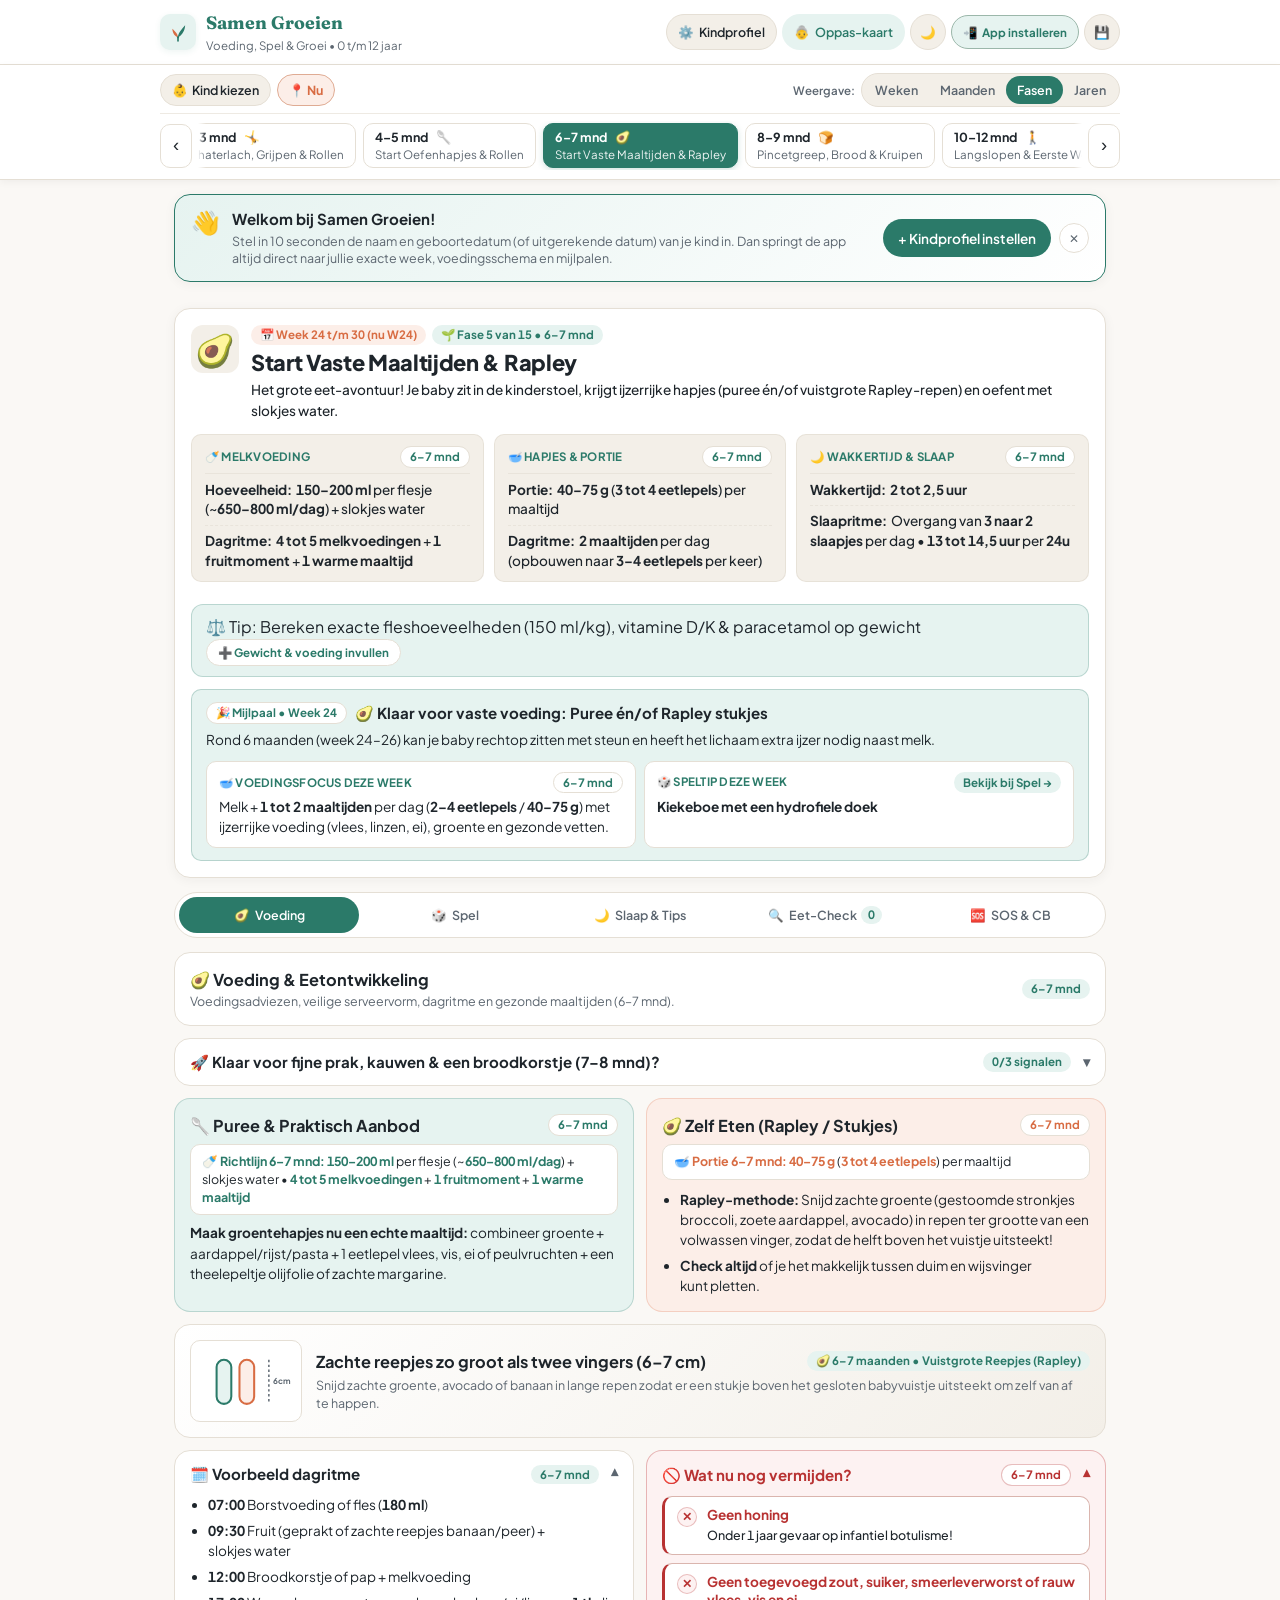
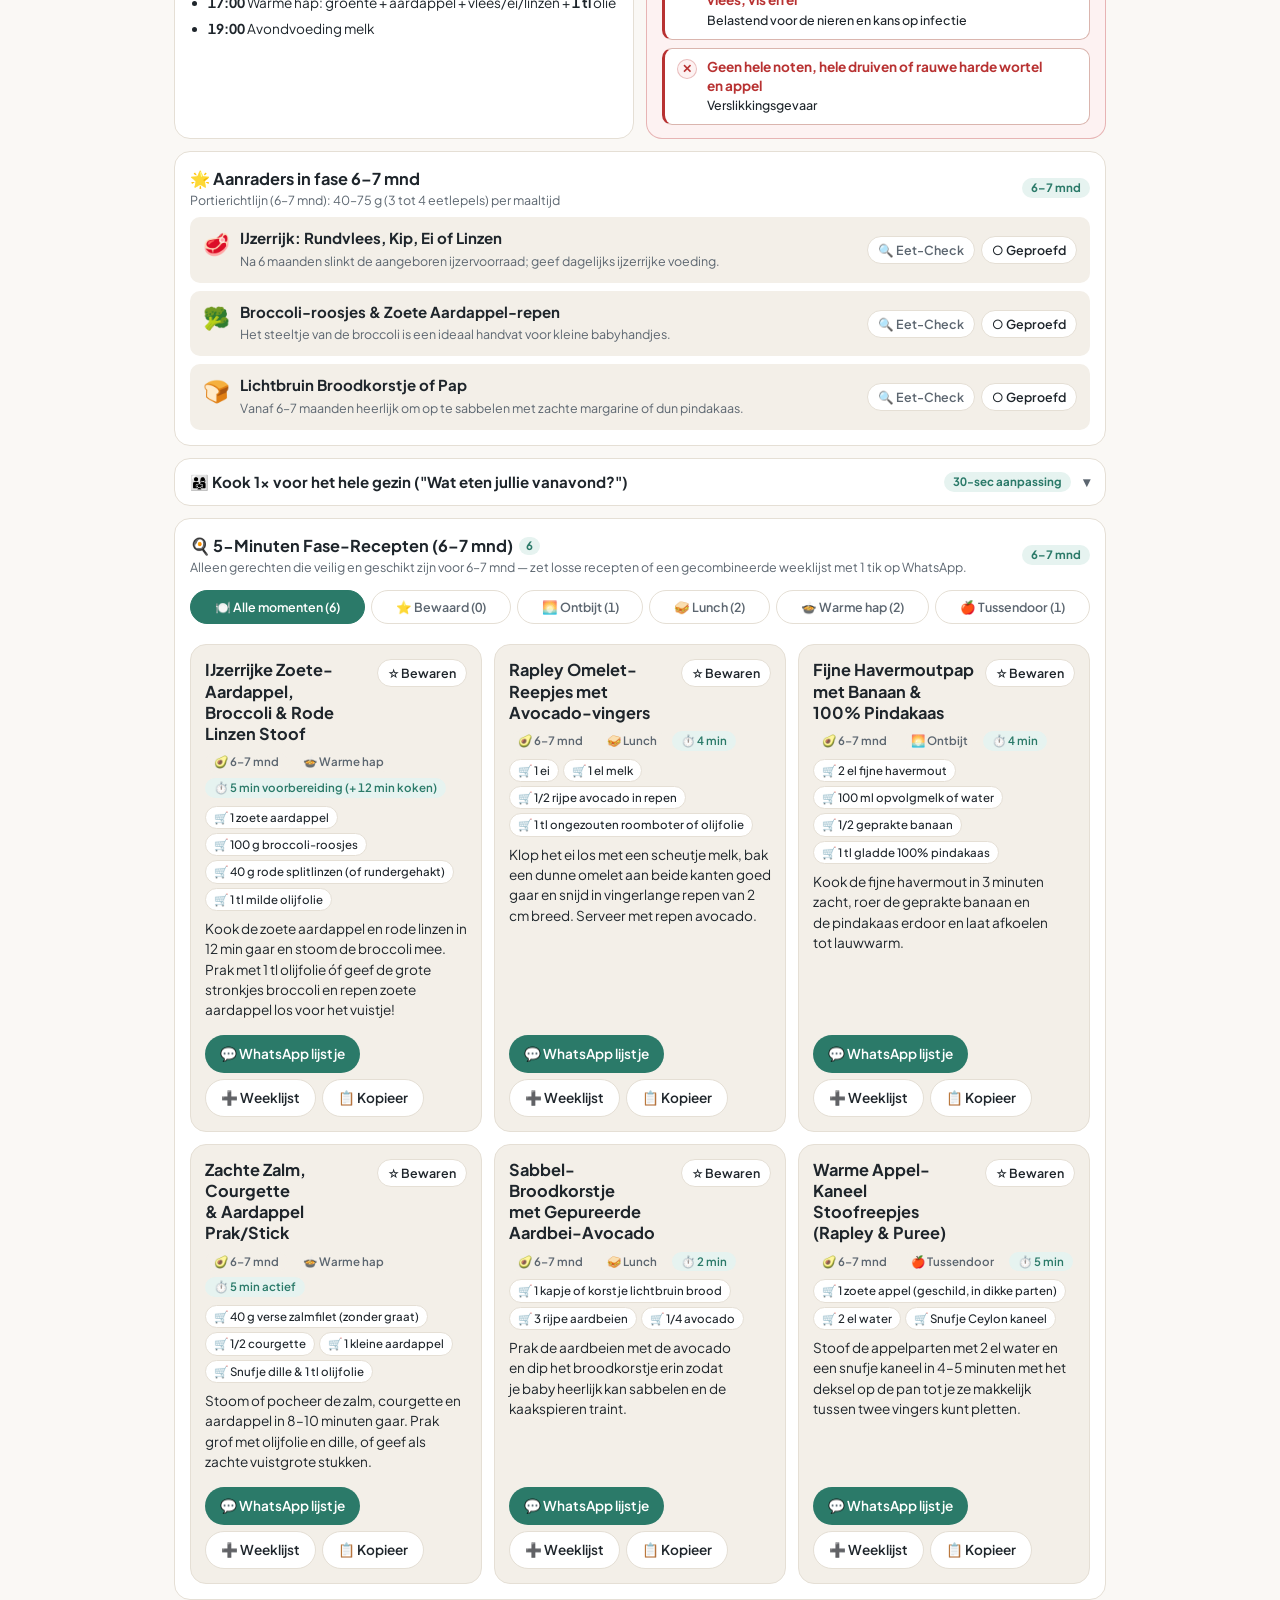
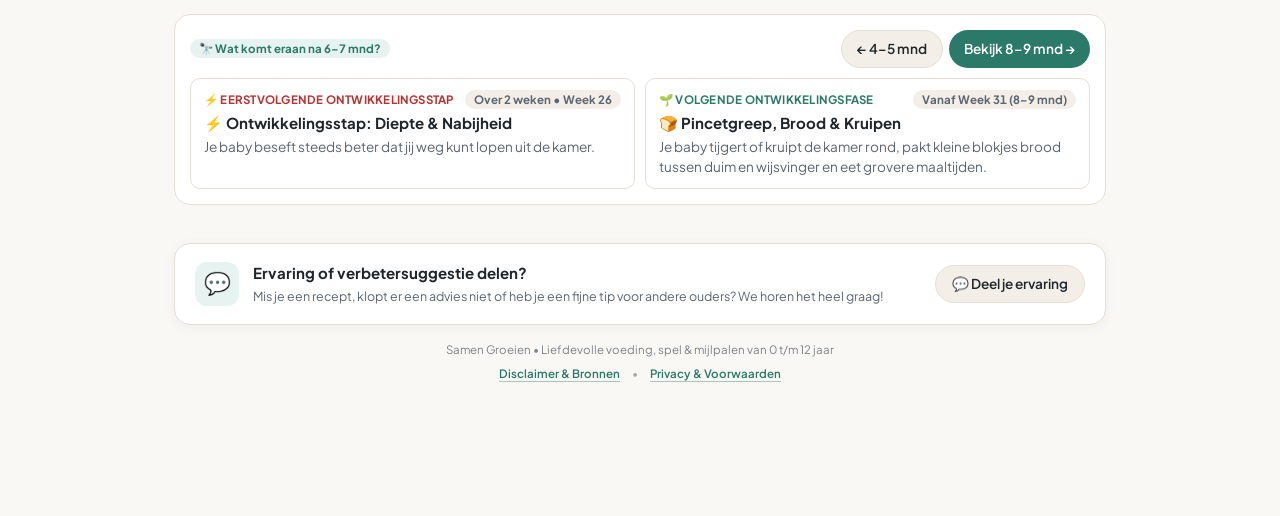
==== commit 860e9abf: "feat: add 6 mother-centric features (weight & feeding customization, readiness checks, family meal t" ====
--- a/index.html
+++ b/index.html
@@ -15,7 +15,7 @@
   <link rel="preconnect" href="https://fonts.googleapis.com" />
   <link rel="preconnect" href="https://fonts.gstatic.com" crossorigin />
   <link href="https://fonts.googleapis.com/css2?family=Fraunces:opsz,wght@9..144,600&family=Plus+Jakarta+Sans:wght@400;500;600;700;800&display=swap" rel="stylesheet" />
-  <link rel="stylesheet" href="styles.css?v=41" />
+  <link rel="stylesheet" href="styles.css?v=43" />
 </head>
 <body>
   <a href="#mainContent" class="skip-link">Direct naar inhoud</a>
@@ -231,6 +231,9 @@
           <div class="stat-sub" id="vitalSleepTotal"></div>
         </div>
       </div>
+
+      <!-- Persoonlijk advies op gewicht & voedingstype (Feature 1) -->
+      <div class="personal-weight-banner hidden" id="personalWeightBanner" role="region" aria-label="Persoonlijk advies op gewicht en voedingstype"></div>
 
       <!-- Week-spotlight (Sprongetje / Groeispurt / Week-focus) -->
       <div class="spotlight-box" id="weeklySpotlightBanner">
@@ -281,6 +284,15 @@
         </div>
       </div>
 
+      <!-- Feature 2: Interactieve Rijpheidscheck ('Loopt mijn kindje voor?') -->
+      <details class="minimal-details readiness-check-details" id="foodReadinessDetails">
+        <summary>
+          <span class="summary-title" id="foodReadinessTitle">🚀 Loopt je kind voor? Check de signalen voor de volgende stap</span>
+          <span class="summary-badge" id="foodReadinessBadge">0 / 3 signalen</span>
+        </summary>
+        <div class="readiness-body" id="foodReadinessBody"></div>
+      </details>
+
       <!-- Dynamische voedingskaarten afgestemd op leeftijd -->
       <div class="two-col-grid">
         <article class="minimal-card card-tint-green" id="pureePathCard">
@@ -347,6 +359,21 @@
         <div class="simple-list" id="bestFoodsList"></div>
       </div>
 
+      <!-- Feature 3: 'Kook 1× voor het hele gezin' Gezinsmaaltijd-Vertaler -->
+      <details class="minimal-details family-meal-details" id="familyMealTranslatorDetails">
+        <summary>
+          <span class="summary-title" id="familyMealSummaryTitle">👨‍👩‍👧 Kook 1× voor het hele gezin ("Wat eten jullie vanavond?")</span>
+          <span class="summary-badge" id="familyMealStagePill">30-sec aanpassing</span>
+        </summary>
+        <div class="family-meal-body">
+          <p class="subtle-hint" id="familyMealSubtitle">
+            Kies wat jullie vanavond eten en zie direct hoe je (vóór het toevoegen van zout of pittige kruiden) in 30 seconden een veilige portie voor jouw kind(eren) maakt:
+          </p>
+          <div class="filter-row family-meal-chips" id="familyMealChipsRow" role="group" aria-label="Kies jullie gezinsmaaltijd"></div>
+          <div class="family-meal-result" id="familyMealResultBox"></div>
+        </div>
+      </details>
+
       <!-- 5-Minuten Fase-Recepten + 1-Tik WhatsApp Boodschappenlijst -->
       <div class="minimal-card" id="stageRecipesCard">
         <div class="card-head-between">
@@ -449,6 +476,14 @@
               <span id="napCalcResult" class="nap-result-text"></span>
             </div>
           </div>
+
+          <details class="sleep-readiness-details" id="sleepReadinessDetails">
+            <summary>
+              <span id="sleepReadinessTitle">🚀 Klaar voor de volgende slaap-stap?</span>
+              <span class="mini-pill" id="sleepReadinessBadge">0 / 3</span>
+            </summary>
+            <div class="readiness-body" id="sleepReadinessBody"></div>
+          </details>
         </article>
 
         <!-- Tips voor Mama -->
@@ -467,7 +502,7 @@
         <div class="card-head-between">
           <div>
             <h3 id="milestonesCardTitle">🏆 Mijlpalen in deze fase</h3>
-            <p class="subtle-hint">Vink aan wat je kind al laat zien (elk kind groeit in zijn eigen tempo!):</p>
+            <p class="subtle-hint">Vink aan wat je kind al laat zien — leg direct de datum en een herinnering vast of deel een mijlpaalkaartje via WhatsApp:</p>
           </div>
           <span class="mini-pill" id="milestonesProgressPill">0 / 4 afgevinkt</span>
         </div>
@@ -613,6 +648,54 @@
         </div>
         <div class="cb-three-grid" id="healthCbGrid"></div>
       </article>
+
+      <!-- Feature 5: Consultatiebureau (CB) / Schoolarts Vragenlijstje & Groei-logboek -->
+      <details class="minimal-details cb-prep-details" id="cbPrepDetails" open>
+        <summary>
+          <span class="summary-title" id="cbPrepSummaryTitle">📋 Mijn CB-voorbereiding: Groei-logboek &amp; Vragenlijstje</span>
+          <span class="summary-badge" id="cbPrepSummaryBadge">0 metingen • 0 vragen</span>
+        </summary>
+        <div class="cb-prep-body">
+          <div class="two-col-grid">
+            <div class="cb-prep-box">
+              <div class="card-head-between">
+                <h4>⚖️ Groei-logboek (Gewicht &amp; Lengte)</h4>
+                <span class="mini-pill" id="latestGrowthPill">Nog geen meting</span>
+              </div>
+              <p class="subtle-hint">Het laatst ingevulde gewicht werkt direct je fles-, vocht- en paracetamol-advies bij.</p>
+              <div class="growth-form-row">
+                <input type="date" id="growthDateInput" class="form-input-sm" aria-label="Datum van meting" />
+                <input type="number" id="growthWeightInput" class="form-input-sm" step="0.05" min="1.0" max="75" placeholder="Gewicht (kg)" aria-label="Gewicht in kilogram" />
+                <input type="number" id="growthLengthInput" class="form-input-sm" step="0.5" min="35" max="185" placeholder="Lengte (cm)" aria-label="Lengte in centimeter" />
+                <button type="button" class="btn-primary btn-small" id="addGrowthEntryBtn">+ Log</button>
+              </div>
+              <div class="growth-log-list" id="growthLogList"></div>
+            </div>
+
+            <div class="cb-prep-box">
+              <div class="card-head-between">
+                <h4 id="cbQuestionsBoxTitle">❓ Vragen voor het volgende bezoek</h4>
+                <span class="mini-pill" id="cbQuestionsCountPill">0 open</span>
+              </div>
+              <p class="subtle-hint">Noteer tussendoor vragen zodat je ze in de spreekkamer direct bij de hand hebt.</p>
+              <div class="cb-question-form-row">
+                <input type="text" id="cbQuestionInput" class="form-input-sm" placeholder="Bijv. Spuugt nog na de fles / rode plekjes..." maxlength="140" aria-label="Nieuwe vraag voor het consultatiebureau of de jeugdarts" />
+                <button type="button" class="btn-primary btn-small" id="addCbQuestionBtn">+ Vraag</button>
+              </div>
+              <div class="cb-questions-list" id="cbQuestionsList"></div>
+            </div>
+          </div>
+        </div>
+      </details>
+
+      <!-- Feature 6: Interactief Tandjes- & Wisselgebit-Kaartje -->
+      <details class="minimal-details teeth-tracker-details" id="teethTrackerDetails">
+        <summary>
+          <span class="summary-title" id="teethTrackerSummaryTitle">🦷 Interactief Tandjes- &amp; Wisselgebit-kaartje</span>
+          <span class="summary-badge" id="teethTrackerBadge">0 / 20 door</span>
+        </summary>
+        <div class="teeth-tracker-body" id="teethTrackerContainer"></div>
+      </details>
 
       <!-- SOS Eerste Hulp bij Lastige Momenten (afgestemd op huidige leeftijd) -->
       <article class="minimal-card">
@@ -696,7 +779,7 @@
       </div>
 
       <p class="subtle-hint">
-        Voeg één of meerdere kinderen toe. Elk kind heeft zijn eigen leeftijd, afgevinkte hapjes, allergenen en mijlpalen.
+        Voeg één of meerdere kinderen toe. Elk kind heeft zijn eigen leeftijd, gewicht, afgevinkte hapjes, allergenen en mijlpalen.
       </p>
 
       <!-- Lijst met bestaande kinderen + knop voor nieuw kind -->
@@ -720,6 +803,22 @@
         <div class="form-field">
           <label for="childDueDateInput">Uitgerekende datum <small>(bij vroeggeboorte)</small></label>
           <input type="date" id="childDueDateInput" />
+        </div>
+      </div>
+
+      <div class="form-row">
+        <div class="form-field">
+          <label for="childWeightInput">Huidig gewicht in kg <small>(optioneel, voor ml &amp; dosering)</small></label>
+          <input type="number" id="childWeightInput" step="0.05" min="1.0" max="75" placeholder="Bijv. 6.4" />
+        </div>
+        <div class="form-field">
+          <label for="childFeedingTypeInput">Melkvoeding (0–1 jr) <small>(voor Vitamine D/K)</small></label>
+          <select id="childFeedingTypeInput" class="form-select">
+            <option value="">Beide tonen (Borst &amp; Fles)</option>
+            <option value="breast">🤱 Borstvoeding</option>
+            <option value="formula">🍼 Kunstvoeding (Fles)</option>
+            <option value="combo">🤱+🍼 Combinatie (Borst &amp; Fles)</option>
+          </select>
         </div>
       </div>
 
@@ -949,7 +1048,7 @@
         <section class="legal-section">
           <h3>🔒 3. Privacyverklaring &amp; Lokale Opslag (AVG / Play Store Data Safety)</h3>
           <p>
-            <strong>Jouw gezinsgegevens zijn 100% privé:</strong> Namen, geboortedatums, afgevinkte hapjes, allergenen, mijlpalen en bewaarde recepten worden <strong>uitsluitend lokaal op jouw eigen toestel</strong> opgeslagen (via <code>localStorage</code> van je browser/telefoon).
+            <strong>Jouw gezinsgegevens zijn 100% privé:</strong> Namen, geboortedatums, gewicht/groeimetingen, voedingstype, afgevinkte hapjes, allergenen, mijlpalen (met herinneringen), tandjes en CB-vragen worden <strong>uitsluitend lokaal op jouw eigen toestel</strong> opgeslagen (via <code>localStorage</code> van je browser/telefoon).
           </p>
           <ul class="clean-bullets legal-sources-list">
             <li>Er worden <strong>geen kindprofielen of gezondheidsgegevens</strong> naar externe servers verstuurd.</li>
@@ -978,7 +1077,7 @@
     </div>
   </dialog>
 
-  <script src="data.js?v=41"></script>
-  <script src="app.js?v=41"></script>
+  <script src="data.js?v=43"></script>
+  <script src="app.js?v=43"></script>
 </body>
 </html>
--- a/styles.css
+++ b/styles.css
@@ -4354,5 +4354,456 @@
   }
 }
 
-
-
+/* ==========================================================================
+   6 NIEUWE MOEDER-FEATURES: GEWICHT OP MAAT, RIJPHEIDSCHECK, GEZINSMAALTIJD,
+   MIJLPAAL-HERINNERING, CB-VOORBEREIDING & INTERACTIEF TANDJES-KAARTJE
+   ========================================================================== */
+
+/* 1. Persoonlijk advies op gewicht & voedingstype in Hero */
+.personal-weight-banner {
+  margin-top: 10px;
+  padding: 10px 14px;
+  border-radius: var(--radius-md);
+  background: var(--primary-soft);
+  border: 1px solid rgba(43, 122, 105, 0.24);
+  display: flex;
+  align-items: center;
+  justify-content: space-between;
+  gap: 12px;
+  flex-wrap: wrap;
+}
+
+.personal-weight-info {
+  display: flex;
+  flex-direction: column;
+  gap: 3px;
+  font-size: var(--fs-sm);
+  color: var(--text);
+  line-height: 1.45;
+  min-width: 0;
+  flex: 1;
+}
+
+.personal-weight-head {
+  display: flex;
+  align-items: center;
+  gap: 6px;
+  flex-wrap: wrap;
+  font-weight: 700;
+  color: var(--primary);
+  font-size: var(--fs-xs);
+  text-transform: uppercase;
+  letter-spacing: 0.02em;
+}
+
+.personal-weight-edit-btn {
+  background: var(--surface);
+  border: 1px solid var(--border);
+  border-radius: 999px;
+  padding: 5px 11px;
+  font-family: inherit;
+  font-size: var(--fs-xs);
+  font-weight: 700;
+  color: var(--primary);
+  cursor: pointer;
+  white-space: nowrap;
+  transition: border-color 0.15s ease, transform 0.12s ease;
+}
+
+.personal-weight-edit-btn:hover {
+  border-color: var(--primary);
+}
+
+/* 2. Rijpheidscheck ('Loopt mijn kindje voor?') */
+.readiness-body {
+  padding: 12px 16px 16px;
+  display: flex;
+  flex-direction: column;
+  gap: 10px;
+}
+
+.sleep-readiness-details {
+  margin-top: 12px;
+  border: 1px solid var(--border);
+  border-radius: var(--radius-md);
+  background: var(--surface-soft);
+  overflow: hidden;
+}
+
+.sleep-readiness-details > summary {
+  list-style: none;
+  display: flex;
+  align-items: center;
+  justify-content: space-between;
+  gap: 8px;
+  padding: 10px 12px;
+  font-size: var(--fs-sm);
+  font-weight: 700;
+  color: var(--text);
+  cursor: pointer;
+}
+
+.sleep-readiness-details > summary::-webkit-details-marker {
+  display: none;
+}
+
+.readiness-signals-grid {
+  display: grid;
+  grid-template-columns: repeat(auto-fit, minmax(220px, 1fr));
+  gap: 8px;
+}
+
+.readiness-unlocked-box {
+  padding: 12px 14px;
+  border-radius: var(--radius-md);
+  background: var(--primary-soft);
+  border: 1px solid rgba(43, 122, 105, 0.28);
+  display: flex;
+  align-items: center;
+  justify-content: space-between;
+  gap: 12px;
+  flex-wrap: wrap;
+}
+
+.readiness-unlocked-text {
+  font-size: var(--fs-sm);
+  color: var(--text);
+  line-height: 1.45;
+  flex: 1;
+  min-width: 200px;
+}
+
+/* 3. 'Kook 1× voor het hele gezin' Gezinsmaaltijd-Vertaler */
+.family-meal-body {
+  padding: 12px 16px 16px;
+  display: flex;
+  flex-direction: column;
+  gap: 12px;
+}
+
+.family-meal-result {
+  background: var(--surface-soft);
+  border: 1px solid var(--border);
+  border-radius: var(--radius-md);
+  padding: 14px;
+  display: flex;
+  flex-direction: column;
+  gap: 10px;
+}
+
+.family-meal-step {
+  padding: 10px 12px;
+  border-radius: var(--radius-sm);
+  background: var(--surface);
+  border: 1px solid var(--border);
+  font-size: var(--fs-sm);
+  line-height: 1.5;
+  color: var(--text);
+}
+
+.family-meal-step-label {
+  display: block;
+  font-size: var(--fs-xs);
+  font-weight: 800;
+  text-transform: uppercase;
+  letter-spacing: 0.03em;
+  color: var(--primary);
+  margin-bottom: 3px;
+}
+
+.family-meal-multi-grid {
+  display: grid;
+  grid-template-columns: repeat(auto-fit, minmax(220px, 1fr));
+  gap: 8px;
+}
+
+.family-meal-child-card {
+  padding: 10px 12px;
+  border-radius: var(--radius-sm);
+  background: var(--primary-soft);
+  border: 1px solid rgba(43, 122, 105, 0.22);
+  font-size: var(--fs-sm);
+  line-height: 1.45;
+}
+
+/* 4. Mijlpalen met Datum, Herinnering & WhatsApp-deelknop */
+.check-card-wrap {
+  display: flex;
+  flex-direction: column;
+  gap: 8px;
+  padding: 11px 13px;
+  border-radius: var(--radius-md);
+  background: var(--surface-soft);
+  border: 1px solid var(--border);
+  transition: border-color 0.15s ease, background 0.15s ease;
+}
+
+.check-card-wrap.is-checked {
+  background: var(--primary-soft);
+  border-color: rgba(43, 122, 105, 0.32);
+}
+
+.check-card-main {
+  display: flex;
+  align-items: flex-start;
+  gap: 10px;
+  cursor: pointer;
+  font-size: var(--fs-body);
+  line-height: 1.45;
+  color: var(--text);
+}
+
+.check-card-main input[type="checkbox"] {
+  width: 18px;
+  height: 18px;
+  margin-top: 2px;
+  accent-color: var(--primary);
+  flex-shrink: 0;
+  cursor: pointer;
+}
+
+.ms-memory-row {
+  display: flex;
+  align-items: center;
+  gap: 6px;
+  flex-wrap: wrap;
+  padding-top: 6px;
+  border-top: 1px dashed rgba(43, 122, 105, 0.25);
+}
+
+.ms-date-input {
+  padding: 4px 8px;
+  border-radius: var(--radius-sm);
+  border: 1px solid var(--border);
+  background: var(--surface);
+  color: var(--text);
+  font-family: inherit;
+  font-size: var(--fs-xs);
+  max-width: 132px;
+}
+
+.ms-note-input {
+  flex: 1;
+  min-width: 140px;
+  padding: 4px 9px;
+  border-radius: var(--radius-sm);
+  border: 1px solid var(--border);
+  background: var(--surface);
+  color: var(--text);
+  font-family: inherit;
+  font-size: var(--fs-xs);
+}
+
+.ms-share-btn {
+  padding: 4px 9px;
+  border-radius: 999px;
+  border: 1px solid rgba(43, 122, 105, 0.3);
+  background: var(--surface);
+  color: var(--primary);
+  font-family: inherit;
+  font-size: var(--fs-xs);
+  font-weight: 700;
+  cursor: pointer;
+  white-space: nowrap;
+}
+
+.ms-share-btn:hover {
+  border-color: var(--primary);
+}
+
+/* 5. CB-voorbereiding: Groei-logboek & Vragenlijstje */
+.cb-prep-body {
+  padding: 12px 16px 16px;
+}
+
+.cb-prep-box {
+  padding: 14px;
+  border-radius: var(--radius-md);
+  background: var(--surface-soft);
+  border: 1px solid var(--border);
+  display: flex;
+  flex-direction: column;
+  gap: 10px;
+}
+
+.cb-prep-box h4 {
+  margin: 0;
+  font-size: var(--fs-card-title);
+  color: var(--text);
+}
+
+.growth-form-row,
+.cb-question-form-row {
+  display: flex;
+  align-items: center;
+  gap: 6px;
+  flex-wrap: wrap;
+}
+
+.form-input-sm {
+  padding: 7px 10px;
+  border-radius: var(--radius-sm);
+  border: 1px solid var(--border);
+  background: var(--surface);
+  color: var(--text);
+  font-family: inherit;
+  font-size: var(--fs-sm);
+  min-width: 0;
+}
+
+#growthDateInput {
+  width: 130px;
+}
+
+#growthWeightInput,
+#growthLengthInput {
+  width: 112px;
+  flex: 1;
+}
+
+#cbQuestionInput {
+  flex: 1;
+  min-width: 160px;
+}
+
+.growth-log-list,
+.cb-questions-list {
+  display: flex;
+  flex-direction: column;
+  gap: 6px;
+  max-height: 210px;
+  overflow-y: auto;
+}
+
+.growth-log-item,
+.cb-question-item {
+  display: flex;
+  align-items: center;
+  justify-content: space-between;
+  gap: 8px;
+  padding: 7px 10px;
+  border-radius: var(--radius-sm);
+  background: var(--surface);
+  border: 1px solid var(--border);
+  font-size: var(--fs-sm);
+}
+
+.cb-question-item.is-done {
+  opacity: 0.65;
+  text-decoration: line-through;
+}
+
+.cb-q-label {
+  display: flex;
+  align-items: center;
+  gap: 8px;
+  cursor: pointer;
+  flex: 1;
+  min-width: 0;
+}
+
+.mini-del-btn {
+  background: none;
+  border: none;
+  color: var(--text-muted);
+  cursor: pointer;
+  font-size: 0.85rem;
+  padding: 2px 6px;
+  border-radius: 6px;
+}
+
+.mini-del-btn:hover {
+  color: var(--warn-text);
+  background: var(--warn-soft);
+}
+
+/* 6. Interactief Tandjes- & Wisselgebit-Kaartje */
+.teeth-tracker-body {
+  padding: 12px 16px 16px;
+  display: flex;
+  flex-direction: column;
+  gap: 12px;
+}
+
+.jaw-grid-wrap {
+  display: grid;
+  grid-template-columns: repeat(auto-fit, minmax(270px, 1fr));
+  gap: 12px;
+}
+
+.jaw-box {
+  padding: 12px;
+  border-radius: var(--radius-md);
+  background: var(--surface-soft);
+  border: 1px solid var(--border);
+  display: flex;
+  flex-direction: column;
+  gap: 8px;
+}
+
+.jaw-box-title {
+  font-size: var(--fs-sm);
+  font-weight: 700;
+  color: var(--text);
+  display: flex;
+  align-items: center;
+  justify-content: space-between;
+}
+
+.teeth-arch-grid {
+  display: grid;
+  grid-template-columns: repeat(5, 1fr);
+  gap: 6px;
+}
+
+.tooth-btn {
+  display: flex;
+  flex-direction: column;
+  align-items: center;
+  justify-content: center;
+  gap: 2px;
+  padding: 7px 4px;
+  border-radius: 10px;
+  background: var(--surface);
+  border: 1.5px solid var(--border);
+  cursor: pointer;
+  font-family: inherit;
+  text-align: center;
+  transition: transform 0.12s ease, border-color 0.15s ease, background 0.15s ease;
+}
+
+.tooth-btn:hover {
+  border-color: var(--primary);
+}
+
+.tooth-btn.is-expected-now {
+  border-color: var(--accent);
+  background: var(--accent-soft);
+}
+
+.tooth-btn.is-erupted {
+  background: var(--primary-soft);
+  border-color: var(--primary);
+}
+
+.tooth-icon {
+  font-size: 1.05rem;
+  line-height: 1;
+}
+
+.tooth-name {
+  font-size: 0.68rem;
+  font-weight: 700;
+  color: var(--text);
+  line-height: 1.15;
+}
+
+.tooth-age {
+  font-size: 0.62rem;
+  color: var(--text-muted);
+  line-height: 1.1;
+}
+
+
+
+
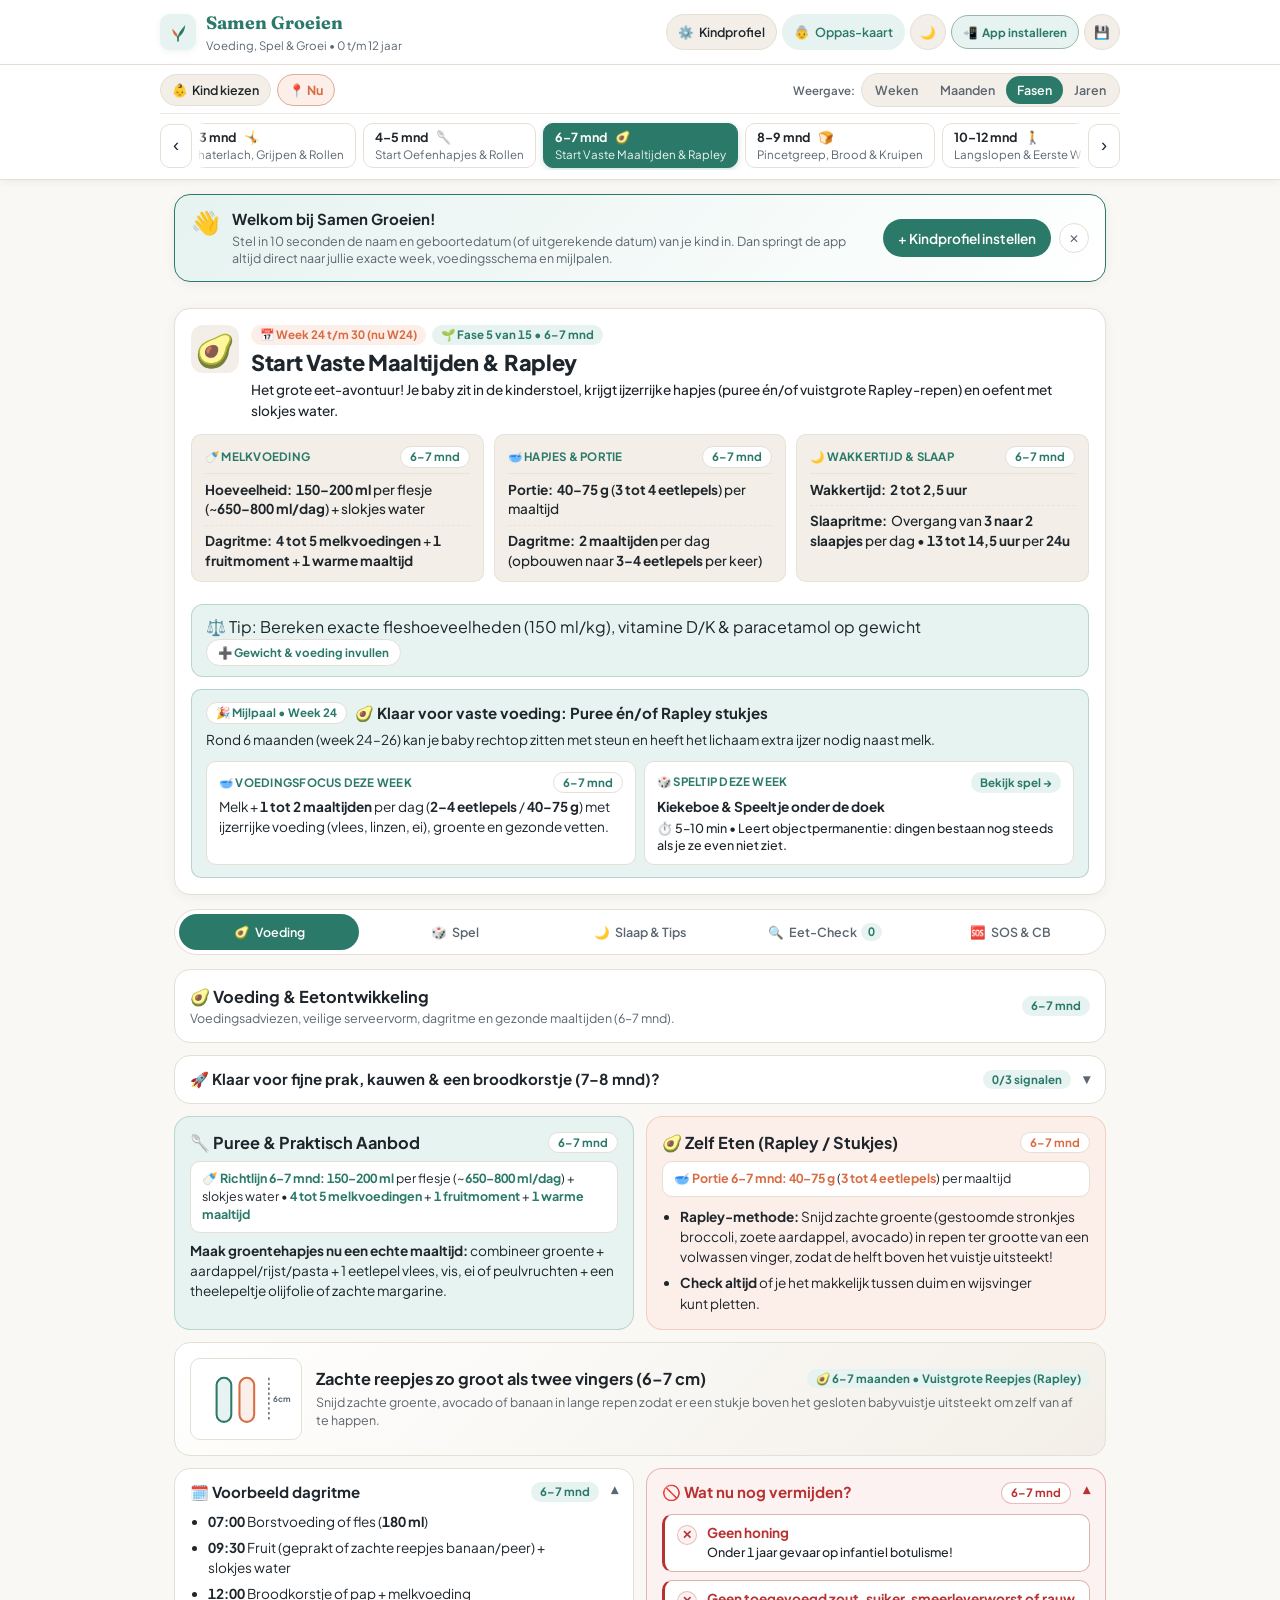
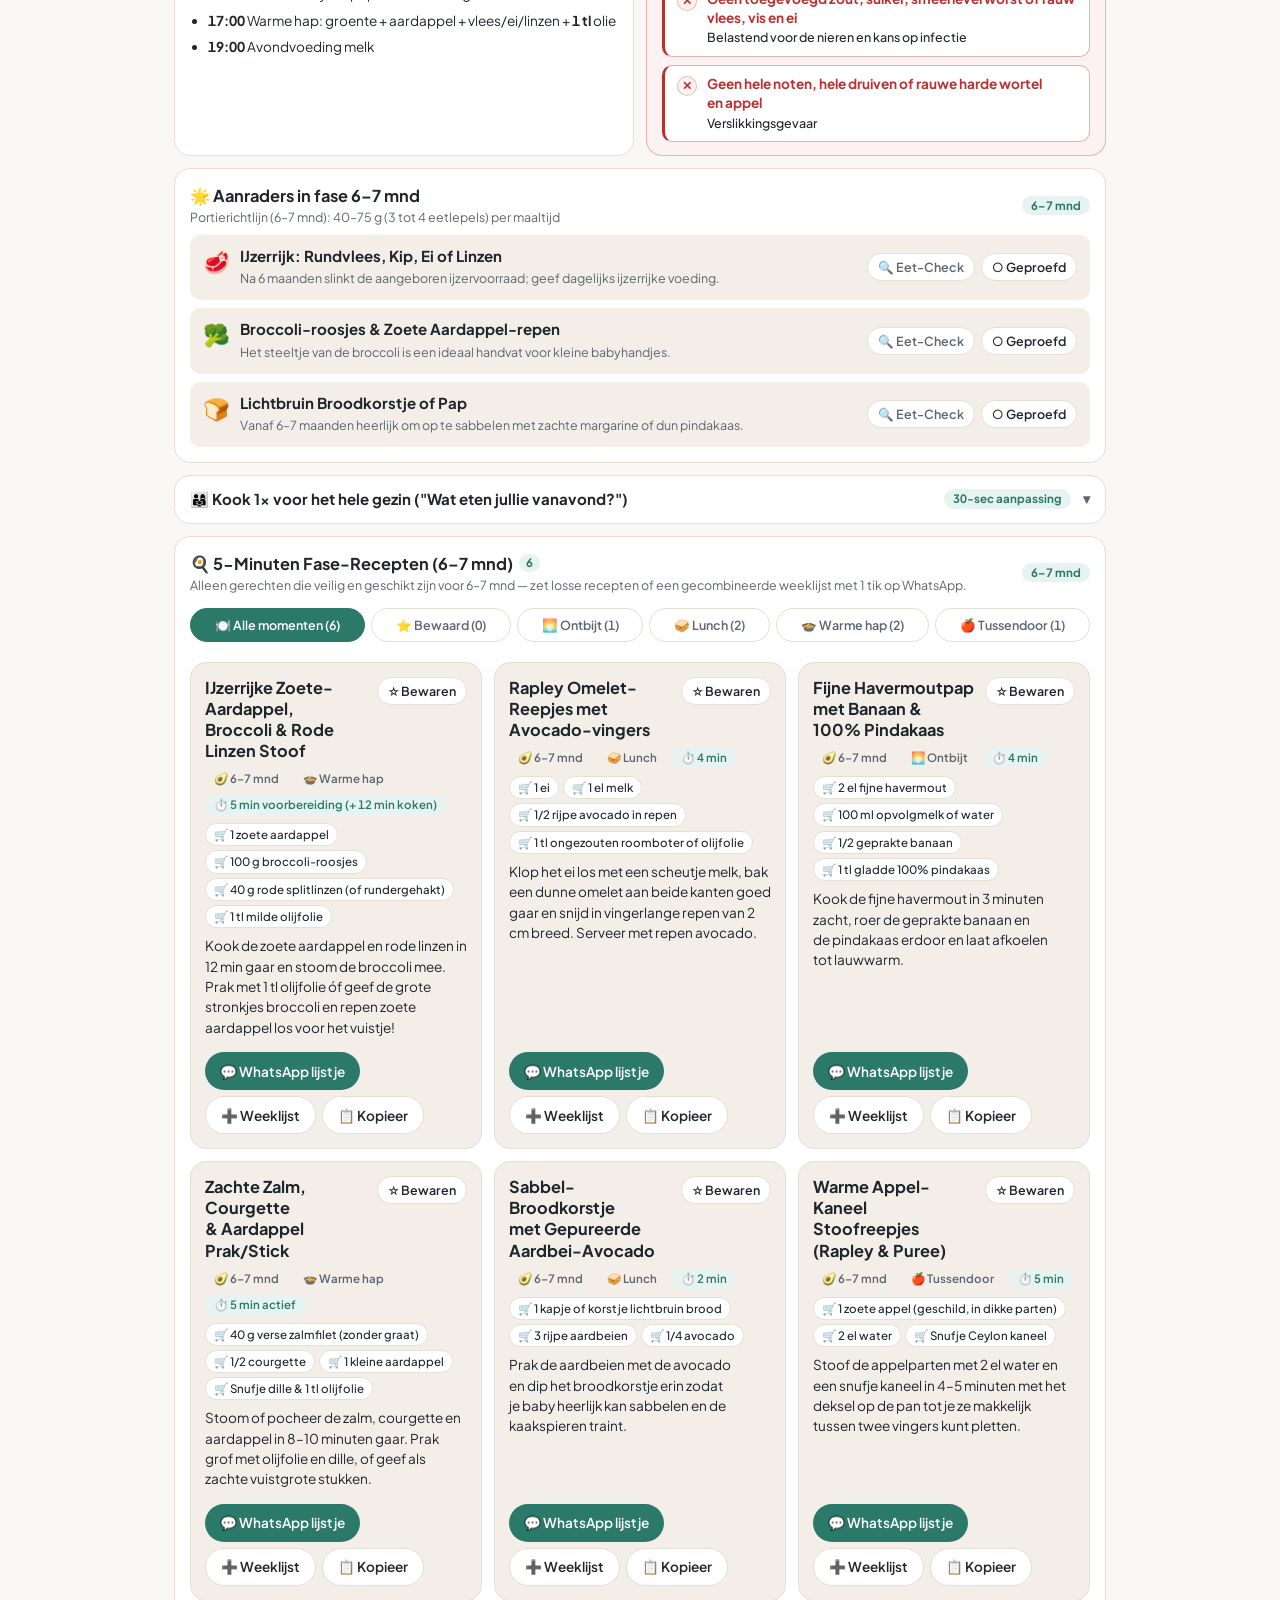
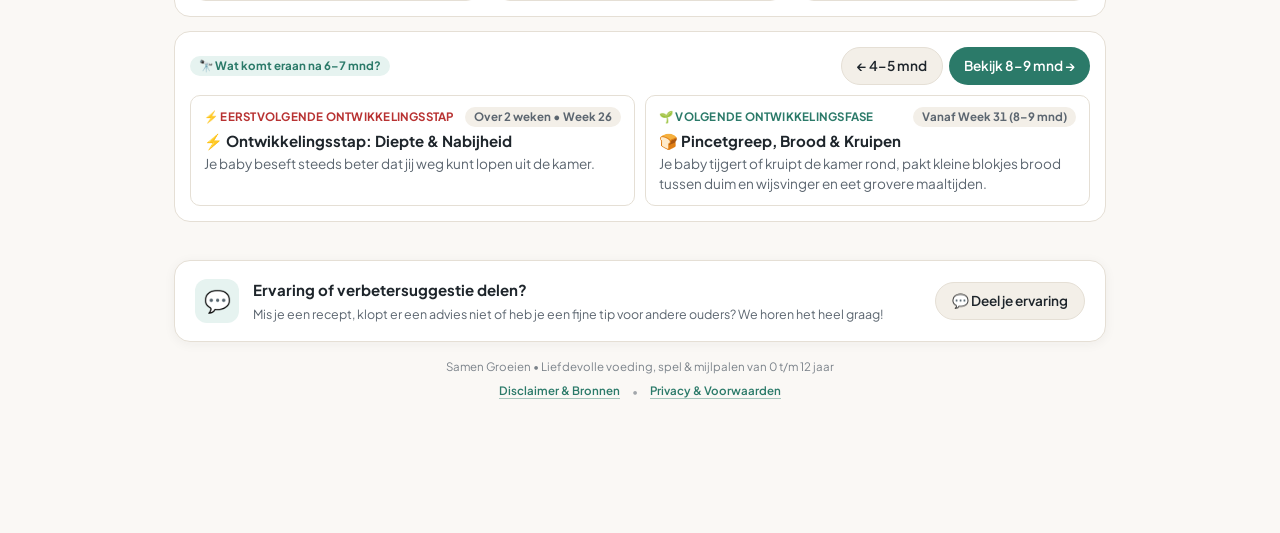
==== commit b3bb32ae: "fix(ux): pin weekly spotlight game to #1 and deep-scroll directly to the game card with highlight ba" ====
--- a/index.html
+++ b/index.html
@@ -15,7 +15,7 @@
   <link rel="preconnect" href="https://fonts.googleapis.com" />
   <link rel="preconnect" href="https://fonts.gstatic.com" crossorigin />
   <link href="https://fonts.googleapis.com/css2?family=Fraunces:opsz,wght@9..144,600&family=Plus+Jakarta+Sans:wght@400;500;600;700;800&display=swap" rel="stylesheet" />
-  <link rel="stylesheet" href="styles.css?v=43" />
+  <link rel="stylesheet" href="styles.css?v=44" />
 </head>
 <body>
   <a href="#mainContent" class="skip-link">Direct naar inhoud</a>
@@ -1077,7 +1077,7 @@
     </div>
   </dialog>
 
-  <script src="data.js?v=43"></script>
-  <script src="app.js?v=43"></script>
+  <script src="data.js?v=44"></script>
+  <script src="app.js?v=44"></script>
 </body>
 </html>
--- a/styles.css
+++ b/styles.css
@@ -4804,6 +4804,32 @@
   line-height: 1.1;
 }
 
-
-
-
+/* =========================================================================
+   SPELTIP DEZE WEEK — SPOTLIGHT PRIORITERING & DEEP-LINK HIGHLIGHT
+   ========================================================================= */
+.spotlight-game-sub {
+  display: block;
+  margin-top: 0.22rem;
+  font-size: 0.78rem;
+  font-weight: 500;
+  color: var(--text-secondary);
+  line-height: 1.38;
+}
+
+.pill-spotlight {
+  background: linear-gradient(135deg, rgba(217, 119, 6, 0.16), rgba(43, 122, 105, 0.14));
+  color: var(--primary);
+  border: 1px solid rgba(43, 122, 105, 0.35);
+  font-weight: 800;
+}
+
+[data-theme="dark"] .pill-spotlight {
+  background: linear-gradient(135deg, rgba(251, 191, 36, 0.18), rgba(79, 179, 157, 0.2));
+  color: var(--primary);
+  border-color: rgba(79, 179, 157, 0.42);
+}
+
+.item-card.is-spotlight-game {
+  border-color: rgba(43, 122, 105, 0.45);
+  box-shadow: 0 6px 20px rgba(43, 122, 105, 0.09);
+}
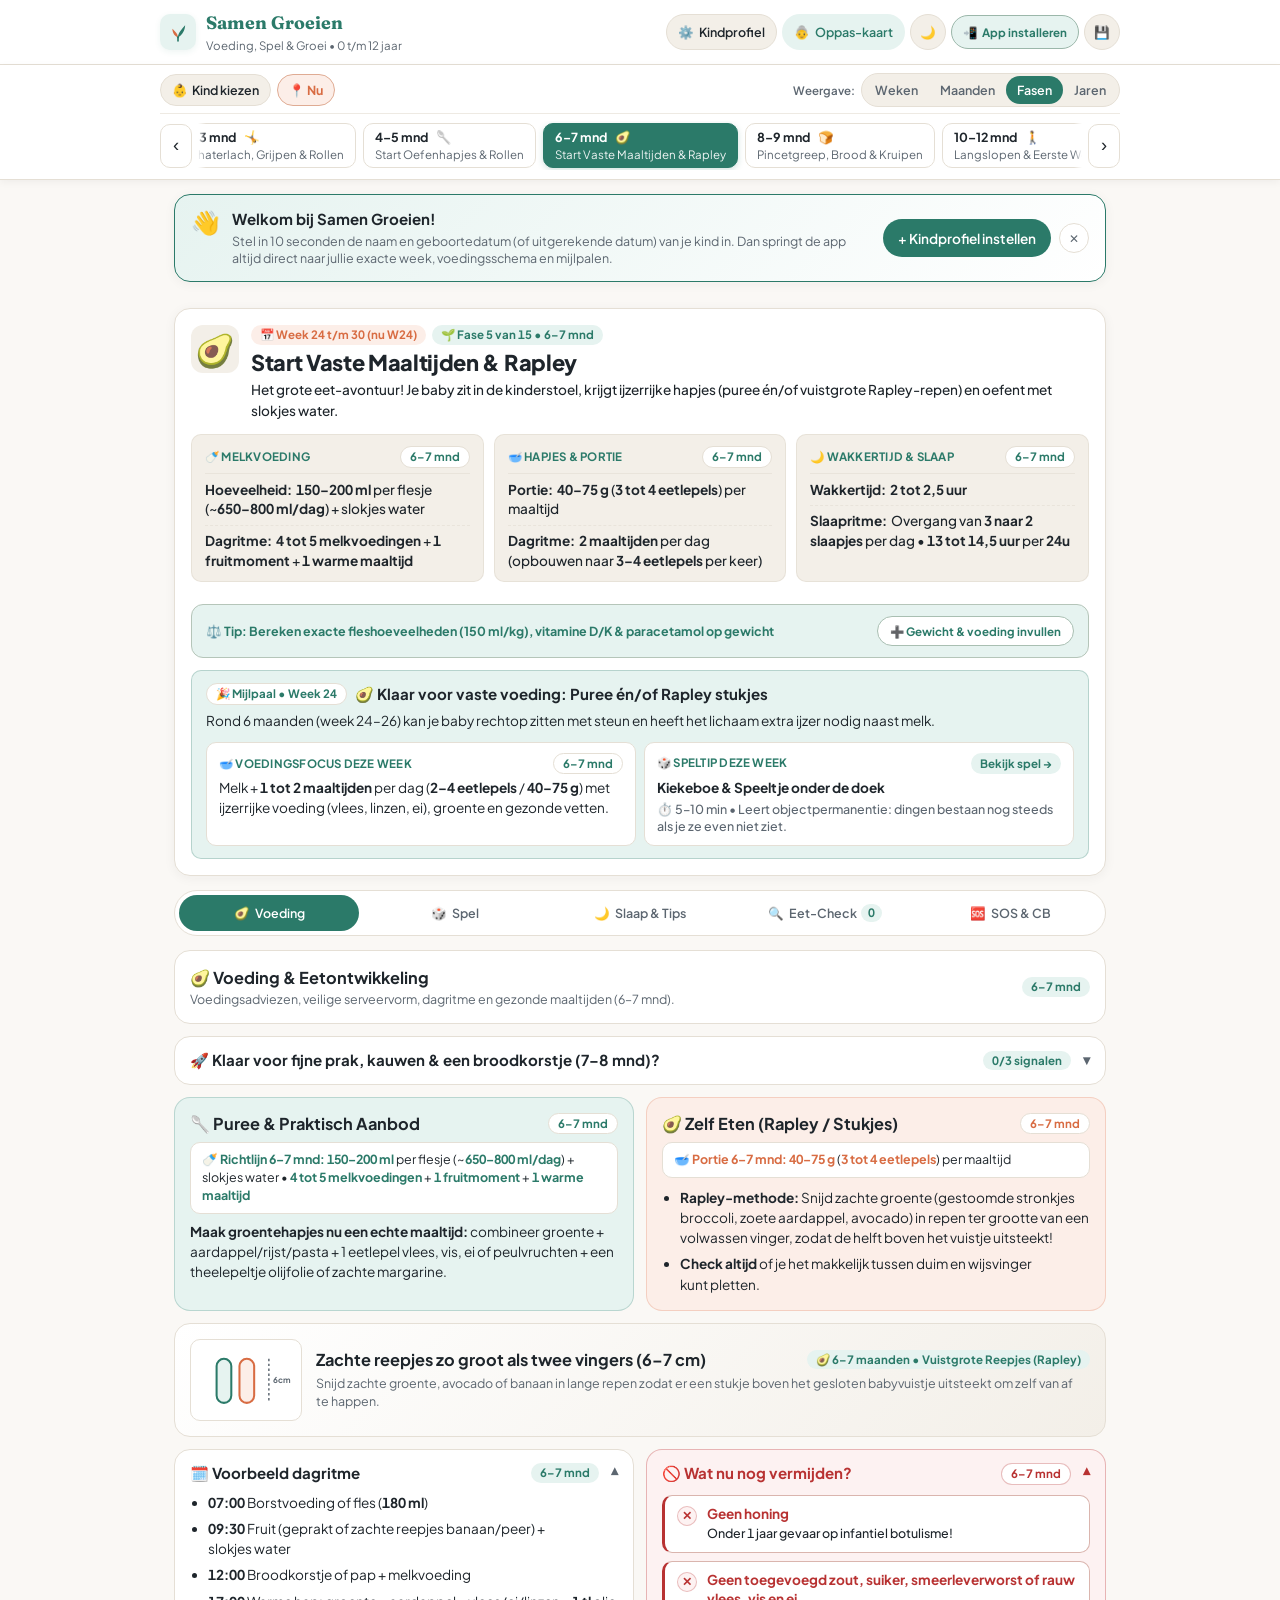
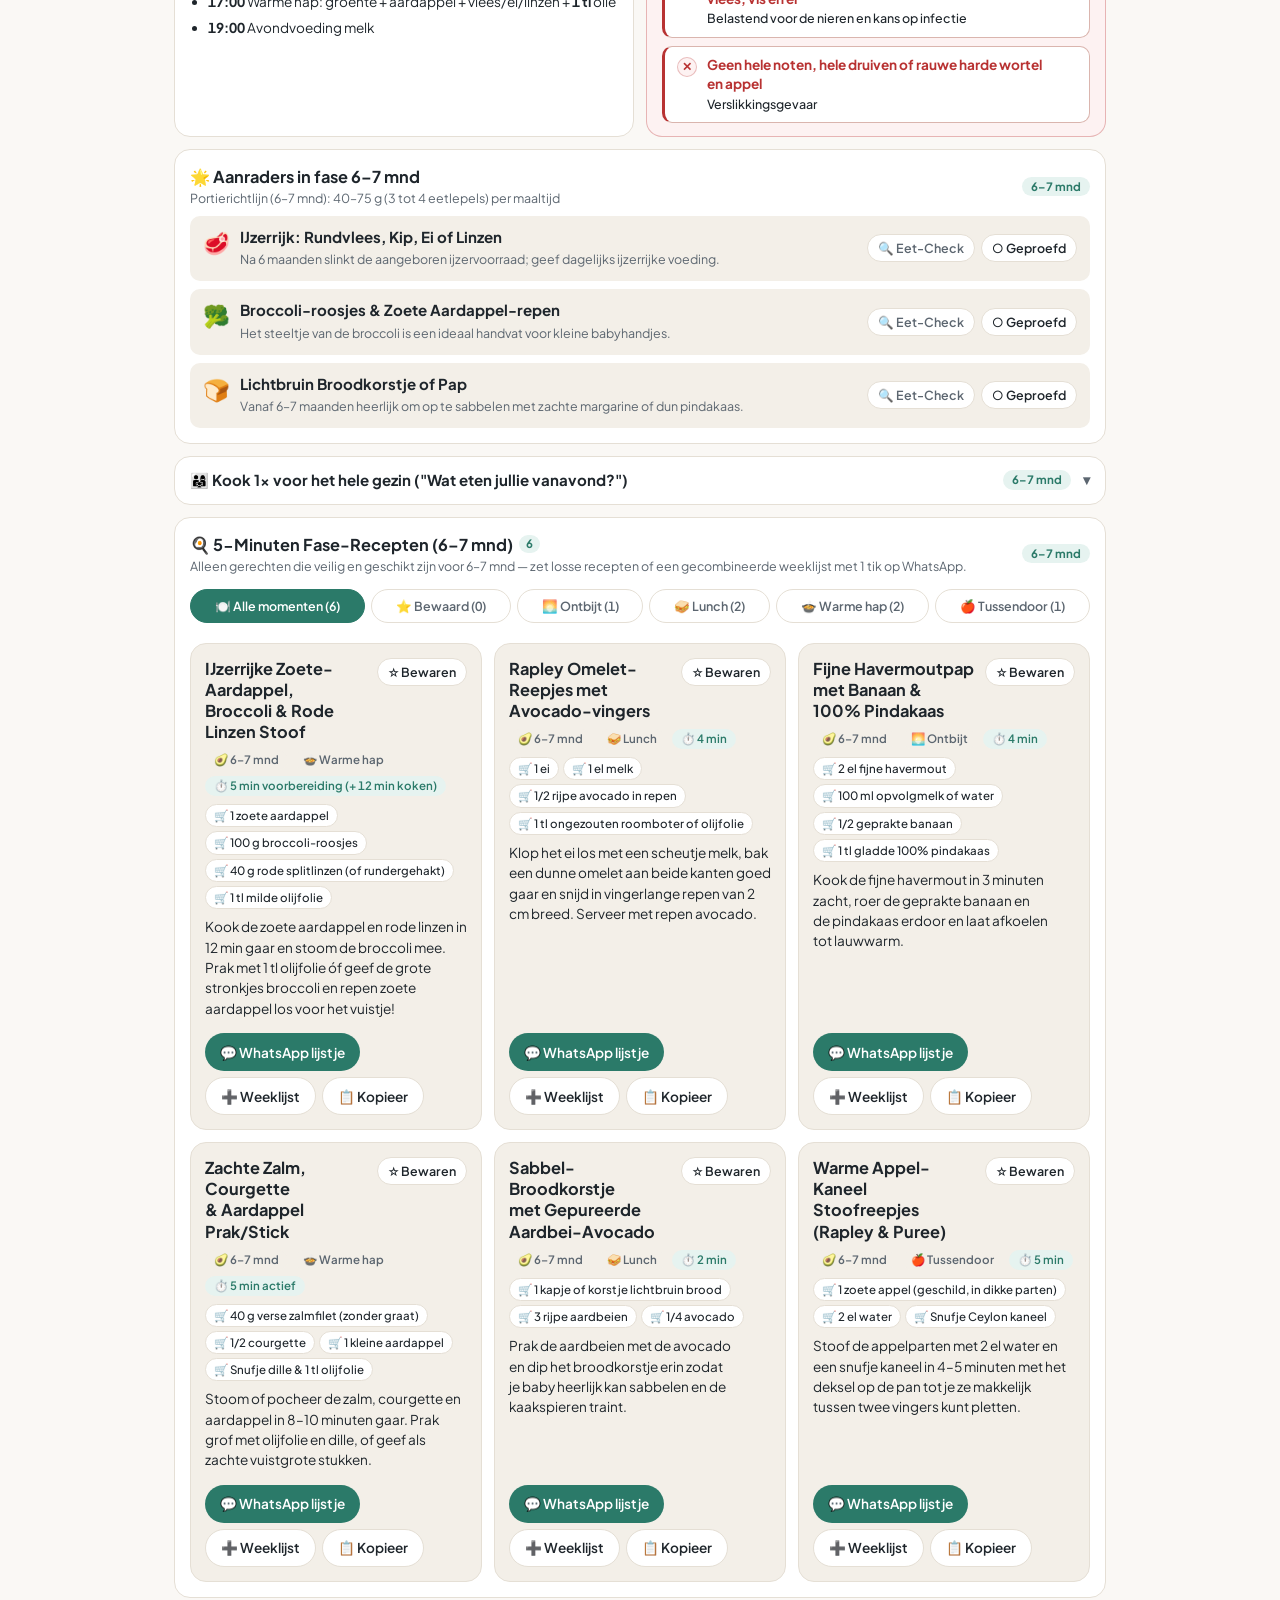
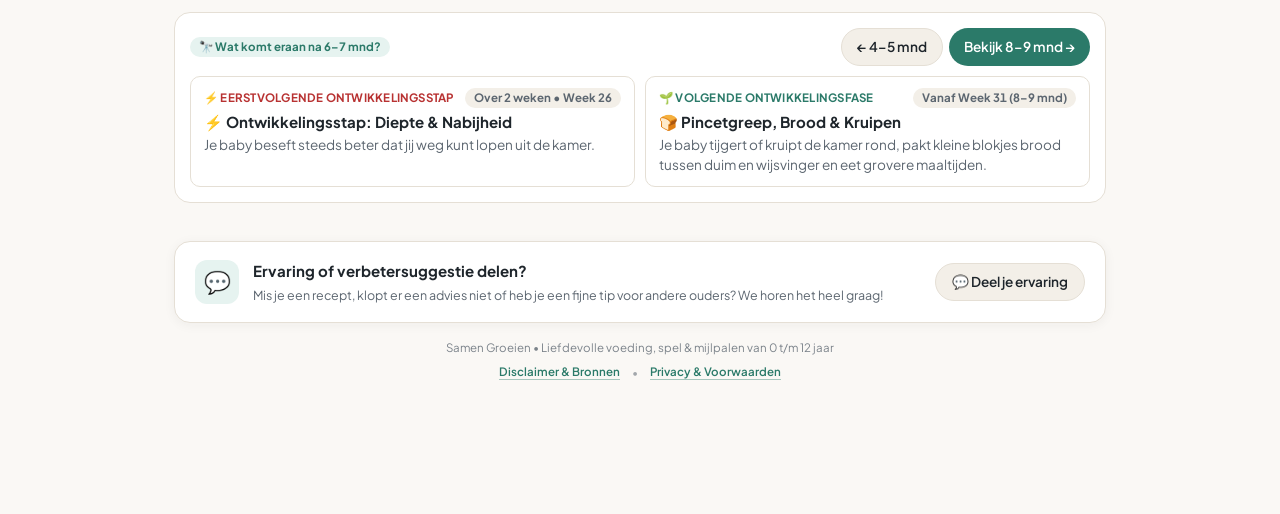
==== commit de922894: "v46: Comprehensive UI/UX consistency audit, fix DOM ID & CSS class mismatches, unify typography and " ====
--- a/index.html
+++ b/index.html
@@ -15,7 +15,7 @@
   <link rel="preconnect" href="https://fonts.googleapis.com" />
   <link rel="preconnect" href="https://fonts.gstatic.com" crossorigin />
   <link href="https://fonts.googleapis.com/css2?family=Fraunces:opsz,wght@9..144,600&family=Plus+Jakarta+Sans:wght@400;500;600;700;800&display=swap" rel="stylesheet" />
-  <link rel="stylesheet" href="styles.css?v=44" />
+  <link rel="stylesheet" href="styles.css?v=46" />
 </head>
 <body>
   <a href="#mainContent" class="skip-link">Direct naar inhoud</a>
@@ -1077,7 +1077,7 @@
     </div>
   </dialog>
 
-  <script src="data.js?v=44"></script>
-  <script src="app.js?v=44"></script>
+  <script src="data.js?v=46"></script>
+  <script src="app.js?v=46"></script>
 </body>
 </html>
--- a/styles.css
+++ b/styles.css
@@ -9,6 +9,8 @@
   --surface-soft: #f3efe8;
   --text: #1e252b;
   --text-muted: #5c6670;
+  --text-secondary: var(--text-muted);
+  --text-soft: var(--text-muted);
   --border: #e5dfd5;
 
   --primary: #2b7a69;
@@ -20,6 +22,7 @@
   --warn-text: #b83232;
 
   --radius: 16px;
+  --radius-lg: var(--radius);
   --radius-md: 12px;
   --radius-sm: 10px;
   --radius-xs: 6px;
@@ -3774,23 +3777,29 @@
   }
 }
 
-/* Feedback-formulier styling */
+/* Feedback- en profiel-formulier select styling */
 .form-select {
   width: 100%;
-  border-radius: var(--radius);
-  border: 1px solid var(--border);
+  border-radius: var(--radius-sm);
+  border: 1.5px solid var(--border);
   padding: 9px 12px;
   font-family: inherit;
-  font-size: var(--fs-sm);
+  font-size: 1rem; /* 16px voorkomt automatisch inzoomen op mobiele browsers */
   background: var(--surface);
   color: var(--text);
   box-sizing: border-box;
   outline: none;
-  transition: border-color 0.15s ease;
+  cursor: pointer;
+  transition: border-color 0.15s ease, box-shadow 0.15s ease;
+}
+
+.form-select:hover {
+  border-color: color-mix(in srgb, var(--primary) 50%, var(--border));
 }
 
 .form-select:focus {
   border-color: var(--primary);
+  box-shadow: 0 0 0 3px var(--primary-soft);
 }
 
 /* Feedback-beheerderspaneel styling */
@@ -3922,11 +3931,11 @@
 
 .form-textarea {
   width: 100%;
-  border-radius: var(--radius-md);
-  border: 1px solid var(--border);
+  border-radius: var(--radius-sm);
+  border: 1.5px solid var(--border);
   padding: 10px 12px;
   font-family: inherit;
-  font-size: var(--fs-body);
+  font-size: 1rem; /* 16px voorkomt automatisch inzoomen op mobiele browsers */
   color: var(--text);
   background: var(--surface);
   box-sizing: border-box;
@@ -3934,6 +3943,10 @@
   min-height: 90px;
   line-height: 1.45;
   transition: border-color 0.15s ease, box-shadow 0.15s ease;
+}
+
+.form-textarea:hover {
+  border-color: color-mix(in srgb, var(--primary) 50%, var(--border));
 }
 
 .form-textarea:focus {
@@ -4362,61 +4375,91 @@
 /* 1. Persoonlijk advies op gewicht & voedingstype in Hero */
 .personal-weight-banner {
   margin-top: 10px;
-  padding: 10px 14px;
+  padding: 11px 14px;
   border-radius: var(--radius-md);
   background: var(--primary-soft);
-  border: 1px solid rgba(43, 122, 105, 0.24);
+  border: 1px solid color-mix(in srgb, var(--primary) 26%, var(--border));
+  display: flex;
+  flex-direction: column;
+  align-items: stretch;
+  gap: 10px;
+}
+
+.personal-weight-banner-top {
   display: flex;
   align-items: center;
   justify-content: space-between;
-  gap: 12px;
+  gap: 10px;
   flex-wrap: wrap;
 }
 
-.personal-weight-info {
-  display: flex;
-  flex-direction: column;
-  gap: 3px;
+.personal-weight-title {
   font-size: var(--fs-sm);
-  color: var(--text);
-  line-height: 1.45;
-  min-width: 0;
+  font-weight: 700;
+  color: var(--primary);
+  line-height: 1.4;
   flex: 1;
-}
-
-.personal-weight-head {
-  display: flex;
-  align-items: center;
-  gap: 6px;
-  flex-wrap: wrap;
-  font-weight: 700;
-  color: var(--primary);
-  font-size: var(--fs-xs);
-  text-transform: uppercase;
-  letter-spacing: 0.02em;
+  min-width: 200px;
 }
 
 .personal-weight-edit-btn {
   background: var(--surface);
-  border: 1px solid var(--border);
-  border-radius: 999px;
-  padding: 5px 11px;
+  border: 1px solid color-mix(in srgb, var(--primary) 32%, var(--border));
+  border-radius: var(--radius-pill);
+  padding: 5px 12px;
+  min-height: 30px;
   font-family: inherit;
   font-size: var(--fs-xs);
   font-weight: 700;
   color: var(--primary);
   cursor: pointer;
   white-space: nowrap;
-  transition: border-color 0.15s ease, transform 0.12s ease;
+  display: inline-flex;
+  align-items: center;
+  gap: 4px;
+  transition: border-color 0.15s ease, background 0.15s ease, transform 0.12s ease;
 }
 
 .personal-weight-edit-btn:hover {
   border-color: var(--primary);
+  background: var(--surface-soft);
+}
+
+.personal-weight-grid {
+  display: grid;
+  grid-template-columns: repeat(auto-fit, minmax(200px, 1fr));
+  gap: 8px;
+}
+
+.personal-weight-chip {
+  background: var(--surface);
+  border: 1px solid var(--border);
+  border-radius: var(--radius-sm);
+  padding: 9px 11px;
+  display: flex;
+  flex-direction: column;
+  gap: 3px;
+}
+
+.personal-weight-chip-label {
+  font-size: var(--fs-xs);
+  font-weight: 700;
+  color: var(--primary);
+  text-transform: uppercase;
+  letter-spacing: 0.03em;
+}
+
+.personal-weight-chip-val {
+  font-size: var(--fs-body);
+  color: var(--text);
+  line-height: 1.45;
 }
 
 /* 2. Rijpheidscheck ('Loopt mijn kindje voor?') */
 .readiness-body {
-  padding: 12px 16px 16px;
+  padding: 10px 0 2px;
+  margin-top: 8px;
+  border-top: 1px solid color-mix(in srgb, var(--border) 65%, transparent);
   display: flex;
   flex-direction: column;
   gap: 10px;
@@ -4427,7 +4470,8 @@
   border: 1px solid var(--border);
   border-radius: var(--radius-md);
   background: var(--surface-soft);
-  overflow: hidden;
+  padding: 11px 14px;
+  transition: border-color 0.15s ease;
 }
 
 .sleep-readiness-details > summary {
@@ -4436,8 +4480,7 @@
   align-items: center;
   justify-content: space-between;
   gap: 8px;
-  padding: 10px 12px;
-  font-size: var(--fs-sm);
+  font-size: var(--fs-card-title);
   font-weight: 700;
   color: var(--text);
   cursor: pointer;
@@ -4447,86 +4490,170 @@
   display: none;
 }
 
-.readiness-signals-grid {
+.sleep-readiness-details > summary::after {
+  content: "▾";
+  font-size: var(--fs-body);
+  color: var(--text-muted);
+  transition: transform 0.2s ease;
+  flex-shrink: 0;
+}
+
+.sleep-readiness-details[open] > summary::after {
+  transform: rotate(180deg);
+}
+
+.readiness-intro {
+  font-size: var(--fs-sm);
+  color: var(--text-muted);
+  line-height: 1.45;
+  margin: 0;
+}
+
+.readiness-checklist {
+  display: flex;
+  flex-direction: column;
+  gap: 7px;
+}
+
+.readiness-check-item {
+  display: flex;
+  align-items: flex-start;
+  gap: 10px;
+  padding: 9px 11px;
+  border-radius: var(--radius-sm);
+  background: var(--surface);
+  border: 1px solid var(--border);
+  font-size: var(--fs-body);
+  line-height: 1.45;
+  color: var(--text);
+  cursor: pointer;
+  transition: border-color 0.15s ease, background 0.15s ease;
+}
+
+.readiness-check-item:hover {
+  border-color: color-mix(in srgb, var(--primary) 45%, var(--border));
+}
+
+.readiness-check-item input[type="checkbox"] {
+  width: 18px;
+  height: 18px;
+  margin-top: 2px;
+  accent-color: var(--primary);
+  flex-shrink: 0;
+  cursor: pointer;
+}
+
+.readiness-result-box {
+  padding: 10px 12px;
+  border-radius: var(--radius-sm);
+  background: var(--primary-soft);
+  border: 1px solid color-mix(in srgb, var(--primary) 28%, var(--border));
+  display: flex;
+  align-items: center;
+  justify-content: space-between;
+  gap: 10px;
+  flex-wrap: wrap;
+}
+
+.readiness-result-text {
+  font-size: var(--fs-sm);
+  color: var(--text);
+  line-height: 1.45;
+  flex: 1;
+  min-width: 190px;
+}
+
+.readiness-jump-btn {
+  background: var(--primary);
+  color: #fff;
+  border: none;
+  border-radius: var(--radius-pill);
+  padding: 6px 13px;
+  min-height: 32px;
+  font-family: inherit;
+  font-size: var(--fs-xs);
+  font-weight: 700;
+  cursor: pointer;
+  white-space: nowrap;
+  display: inline-flex;
+  align-items: center;
+  gap: 4px;
+  transition: filter 0.15s ease, transform 0.12s ease;
+}
+
+.readiness-jump-btn:hover {
+  filter: brightness(0.94);
+}
+
+/* 3. 'Kook 1× voor het hele gezin' Gezinsmaaltijd-Vertaler */
+.family-meal-body {
+  padding: 10px 0 2px;
+  margin-top: 8px;
+  border-top: 1px solid color-mix(in srgb, var(--border) 65%, transparent);
+  display: flex;
+  flex-direction: column;
+  gap: 10px;
+}
+
+.family-meal-result {
+  background: var(--surface-soft);
+  border: 1px solid var(--border);
+  border-radius: var(--radius-md);
+  padding: 12px;
+  display: flex;
+  flex-direction: column;
+  gap: 10px;
+}
+
+.family-meal-pan-tip {
+  padding: 10px 12px;
+  border-radius: var(--radius-sm);
+  background: var(--surface);
+  border: 1px solid var(--border);
+  border-left: 3.5px solid var(--accent);
+  font-size: var(--fs-body);
+  line-height: 1.5;
+  color: var(--text);
+}
+
+.family-meal-adapt-card {
+  padding: 11px 13px;
+  border-radius: var(--radius-sm);
+  background: var(--surface);
+  border: 1px solid color-mix(in srgb, var(--primary) 28%, var(--border));
+  display: flex;
+  flex-direction: column;
+  gap: 6px;
+}
+
+.family-meal-adapt-header {
+  display: flex;
+  align-items: center;
+  justify-content: space-between;
+  gap: 8px;
+  flex-wrap: wrap;
+}
+
+.family-meal-child-name {
+  font-size: var(--fs-sm);
+  font-weight: 700;
+  color: var(--primary);
+}
+
+.family-meal-adapt-text {
+  margin: 0;
+  font-size: var(--fs-body);
+  line-height: 1.5;
+  color: var(--text);
+}
+
+.family-meal-children-grid {
   display: grid;
   grid-template-columns: repeat(auto-fit, minmax(220px, 1fr));
   gap: 8px;
 }
 
-.readiness-unlocked-box {
-  padding: 12px 14px;
-  border-radius: var(--radius-md);
-  background: var(--primary-soft);
-  border: 1px solid rgba(43, 122, 105, 0.28);
-  display: flex;
-  align-items: center;
-  justify-content: space-between;
-  gap: 12px;
-  flex-wrap: wrap;
-}
-
-.readiness-unlocked-text {
-  font-size: var(--fs-sm);
-  color: var(--text);
-  line-height: 1.45;
-  flex: 1;
-  min-width: 200px;
-}
-
-/* 3. 'Kook 1× voor het hele gezin' Gezinsmaaltijd-Vertaler */
-.family-meal-body {
-  padding: 12px 16px 16px;
-  display: flex;
-  flex-direction: column;
-  gap: 12px;
-}
-
-.family-meal-result {
-  background: var(--surface-soft);
-  border: 1px solid var(--border);
-  border-radius: var(--radius-md);
-  padding: 14px;
-  display: flex;
-  flex-direction: column;
-  gap: 10px;
-}
-
-.family-meal-step {
-  padding: 10px 12px;
-  border-radius: var(--radius-sm);
-  background: var(--surface);
-  border: 1px solid var(--border);
-  font-size: var(--fs-sm);
-  line-height: 1.5;
-  color: var(--text);
-}
-
-.family-meal-step-label {
-  display: block;
-  font-size: var(--fs-xs);
-  font-weight: 800;
-  text-transform: uppercase;
-  letter-spacing: 0.03em;
-  color: var(--primary);
-  margin-bottom: 3px;
-}
-
-.family-meal-multi-grid {
-  display: grid;
-  grid-template-columns: repeat(auto-fit, minmax(220px, 1fr));
-  gap: 8px;
-}
-
-.family-meal-child-card {
-  padding: 10px 12px;
-  border-radius: var(--radius-sm);
-  background: var(--primary-soft);
-  border: 1px solid rgba(43, 122, 105, 0.22);
-  font-size: var(--fs-sm);
-  line-height: 1.45;
-}
-
-/* 4. Mijlpalen met Datum, Herinnering & WhatsApp-deelknop */
+/* 4. Mijlpalen met Datum, Herinnering, Foto & WhatsApp-deelknop */
 .check-card-wrap {
   display: flex;
   flex-direction: column;
@@ -4540,7 +4667,7 @@
 
 .check-card-wrap.is-checked {
   background: var(--primary-soft);
-  border-color: rgba(43, 122, 105, 0.32);
+  border-color: color-mix(in srgb, var(--primary) 34%, var(--border));
 }
 
 .check-card-main {
@@ -4567,57 +4694,163 @@
   align-items: center;
   gap: 6px;
   flex-wrap: wrap;
-  padding-top: 6px;
-  border-top: 1px dashed rgba(43, 122, 105, 0.25);
-}
-
-.ms-date-input {
-  padding: 4px 8px;
+  padding-top: 7px;
+  border-top: 1px dashed color-mix(in srgb, var(--primary) 28%, var(--border));
+}
+
+.ms-date-input,
+.ms-note-input {
+  padding: 5px 9px;
+  min-height: 30px;
   border-radius: var(--radius-sm);
-  border: 1px solid var(--border);
+  border: 1.5px solid var(--border);
   background: var(--surface);
   color: var(--text);
   font-family: inherit;
   font-size: var(--fs-xs);
-  max-width: 132px;
+  transition: border-color 0.15s ease, box-shadow 0.15s ease;
+}
+
+.ms-date-input {
+  max-width: 136px;
 }
 
 .ms-note-input {
   flex: 1;
   min-width: 140px;
-  padding: 4px 9px;
-  border-radius: var(--radius-sm);
-  border: 1px solid var(--border);
-  background: var(--surface);
-  color: var(--text);
+}
+
+.ms-date-input:focus,
+.ms-note-input:focus {
+  outline: none;
+  border-color: var(--primary);
+  box-shadow: 0 0 0 3px var(--primary-soft);
+}
+
+.ms-share-btn {
+  padding: 5px 10px;
+  min-height: 30px;
+  border-radius: var(--radius-pill);
+  border: 1px solid color-mix(in srgb, var(--primary) 35%, var(--border));
+  background: var(--surface);
+  color: var(--primary);
   font-family: inherit;
   font-size: var(--fs-xs);
-}
-
-.ms-share-btn {
-  padding: 4px 9px;
-  border-radius: 999px;
-  border: 1px solid rgba(43, 122, 105, 0.3);
-  background: var(--surface);
-  color: var(--primary);
+  font-weight: 700;
+  cursor: pointer;
+  white-space: nowrap;
+  display: inline-flex;
+  align-items: center;
+  gap: 4px;
+  transition: border-color 0.15s ease, background 0.15s ease, color 0.15s ease;
+}
+
+.ms-share-btn:hover {
+  border-color: var(--primary);
+  background: var(--surface-soft);
+}
+
+.ms-share-btn.has-photo {
+  background: var(--primary);
+  color: #fff;
+  border-color: var(--primary);
+}
+
+.ms-share-btn.has-photo:hover {
+  filter: brightness(0.94);
+}
+
+.ms-photo-btn {
+  display: inline-flex;
+  align-items: center;
+  gap: 4px;
+  padding: 5px 10px;
+  min-height: 30px;
+  border-radius: var(--radius-pill);
+  border: 1px dashed color-mix(in srgb, var(--primary) 45%, var(--border));
+  background: var(--surface);
+  color: var(--text-muted);
   font-family: inherit;
   font-size: var(--fs-xs);
   font-weight: 700;
   cursor: pointer;
   white-space: nowrap;
-}
-
-.ms-share-btn:hover {
+  transition: border-color 0.15s ease, color 0.15s ease, background 0.15s ease;
+}
+
+.ms-photo-btn:hover,
+.ms-photo-btn.has-photo {
+  border-style: solid;
   border-color: var(--primary);
+  color: var(--primary);
+  background: var(--surface);
+}
+
+.ms-photo-preview-bar {
+  display: flex;
+  align-items: center;
+  gap: 10px;
+  margin-top: 2px;
+  padding: 7px 10px;
+  border-radius: var(--radius-sm);
+  background: var(--surface);
+  border: 1px solid color-mix(in srgb, var(--primary) 26%, var(--border));
+}
+
+.ms-photo-thumb {
+  width: 48px;
+  height: 48px;
+  border-radius: 8px;
+  object-fit: cover;
+  flex-shrink: 0;
+  border: 2px solid var(--surface);
+  box-shadow: 0 2px 6px rgba(24, 52, 46, 0.12);
+}
+
+.ms-photo-preview-info {
+  flex: 1;
+  min-width: 0;
+  display: flex;
+  flex-direction: column;
+  gap: 2px;
+}
+
+.ms-photo-preview-info strong {
+  font-size: var(--fs-sm);
+  color: var(--text);
+}
+
+.ms-photo-preview-info span {
+  font-size: var(--fs-xs);
+  color: var(--text-muted);
+  line-height: 1.35;
+}
+
+.ms-photo-del-btn {
+  padding: 4px 7px;
+  border: none;
+  background: transparent;
+  color: var(--text-muted);
+  cursor: pointer;
+  font-size: 0.85rem;
+  border-radius: var(--radius-xs);
+  transition: color 0.15s ease, background 0.15s ease;
+}
+
+.ms-photo-del-btn:hover {
+  color: var(--warn-text);
+  background: var(--warn-soft);
 }
 
 /* 5. CB-voorbereiding: Groei-logboek & Vragenlijstje */
 .cb-prep-body {
-  padding: 12px 16px 16px;
+  padding: 10px 0 2px;
+  margin-top: 8px;
+  border-top: 1px solid color-mix(in srgb, var(--border) 65%, transparent);
 }
 
 .cb-prep-box {
-  padding: 14px;
+  padding: 13px;
   border-radius: var(--radius-md);
   background: var(--surface-soft);
   border: 1px solid var(--border);
@@ -4642,17 +4875,29 @@
 
 .form-input-sm {
   padding: 7px 10px;
+  min-height: 36px;
   border-radius: var(--radius-sm);
-  border: 1px solid var(--border);
+  border: 1.5px solid var(--border);
   background: var(--surface);
   color: var(--text);
   font-family: inherit;
-  font-size: var(--fs-sm);
+  font-size: var(--fs-body);
   min-width: 0;
+  transition: border-color 0.15s ease, box-shadow 0.15s ease;
+}
+
+.form-input-sm:hover {
+  border-color: color-mix(in srgb, var(--primary) 50%, var(--border));
+}
+
+.form-input-sm:focus {
+  outline: none;
+  border-color: var(--primary);
+  box-shadow: 0 0 0 3px var(--primary-soft);
 }
 
 #growthDateInput {
-  width: 130px;
+  width: 134px;
 }
 
 #growthWeightInput,
@@ -4671,7 +4916,7 @@
   display: flex;
   flex-direction: column;
   gap: 6px;
-  max-height: 210px;
+  max-height: 220px;
   overflow-y: auto;
 }
 
@@ -4681,25 +4926,63 @@
   align-items: center;
   justify-content: space-between;
   gap: 8px;
-  padding: 7px 10px;
+  padding: 8px 10px;
   border-radius: var(--radius-sm);
   background: var(--surface);
   border: 1px solid var(--border);
-  font-size: var(--fs-sm);
+  font-size: var(--fs-body);
+  flex-wrap: wrap;
+}
+
+.growth-log-date {
+  font-size: var(--fs-xs);
+  font-weight: 600;
+  color: var(--text-muted);
+  white-space: nowrap;
+}
+
+.growth-log-metrics {
+  font-weight: 700;
+  color: var(--text);
+  flex: 1;
+  min-width: 90px;
+}
+
+.growth-log-delta {
+  font-size: var(--fs-xs);
+  font-weight: 700;
+  color: var(--primary);
+  background: var(--primary-soft);
+  padding: 2px 8px;
+  border-radius: var(--radius-pill);
+  white-space: nowrap;
 }
 
 .cb-question-item.is-done {
   opacity: 0.65;
+}
+
+.cb-question-item.is-done .cb-q-label span {
   text-decoration: line-through;
 }
 
 .cb-q-label {
   display: flex;
-  align-items: center;
+  align-items: flex-start;
   gap: 8px;
   cursor: pointer;
   flex: 1;
   min-width: 0;
+  line-height: 1.4;
+}
+
+.cb-q-label input[type="checkbox"] {
+  width: 17px;
+  height: 17px;
+  margin-top: 2px;
+  accent-color: var(--primary);
+  flex-shrink: 0;
+  cursor: pointer;
 }
 
 .mini-del-btn {
@@ -4708,8 +4991,10 @@
   color: var(--text-muted);
   cursor: pointer;
   font-size: 0.85rem;
-  padding: 2px 6px;
-  border-radius: 6px;
+  padding: 3px 7px;
+  border-radius: var(--radius-xs);
+  flex-shrink: 0;
+  transition: color 0.15s ease, background 0.15s ease;
 }
 
 .mini-del-btn:hover {
@@ -4719,20 +5004,22 @@
 
 /* 6. Interactief Tandjes- & Wisselgebit-Kaartje */
 .teeth-tracker-body {
-  padding: 12px 16px 16px;
-  display: flex;
-  flex-direction: column;
-  gap: 12px;
-}
-
-.jaw-grid-wrap {
-  display: grid;
-  grid-template-columns: repeat(auto-fit, minmax(270px, 1fr));
-  gap: 12px;
-}
-
-.jaw-box {
-  padding: 12px;
+  padding: 10px 0 2px;
+  margin-top: 8px;
+  border-top: 1px solid color-mix(in srgb, var(--border) 65%, transparent);
+  display: flex;
+  flex-direction: column;
+  gap: 10px;
+}
+
+#teethTrackerContainer {
+  display: flex;
+  flex-direction: column;
+  gap: 10px;
+}
+
+.teeth-jaw-box {
+  padding: 11px 12px;
   border-radius: var(--radius-md);
   background: var(--surface-soft);
   border: 1px solid var(--border);
@@ -4741,7 +5028,7 @@
   gap: 8px;
 }
 
-.jaw-box-title {
+.teeth-jaw-label {
   font-size: var(--fs-sm);
   font-weight: 700;
   color: var(--text);
@@ -4750,10 +5037,16 @@
   justify-content: space-between;
 }
 
-.teeth-arch-grid {
+.teeth-arch-row {
   display: grid;
-  grid-template-columns: repeat(5, 1fr);
-  gap: 6px;
+  grid-template-columns: repeat(10, minmax(0, 1fr));
+  gap: 5px;
+}
+
+@media (max-width: 560px) {
+  .teeth-arch-row {
+    grid-template-columns: repeat(5, minmax(0, 1fr));
+  }
 }
 
 .tooth-btn {
@@ -4762,8 +5055,9 @@
   align-items: center;
   justify-content: center;
   gap: 2px;
-  padding: 7px 4px;
-  border-radius: 10px;
+  padding: 6px 3px;
+  min-height: 54px;
+  border-radius: var(--radius-sm);
   background: var(--surface);
   border: 1.5px solid var(--border);
   cursor: pointer;
@@ -4776,6 +5070,10 @@
   border-color: var(--primary);
 }
 
+.tooth-btn.is-molar {
+  background: color-mix(in srgb, var(--surface-soft) 50%, var(--surface));
+}
+
 .tooth-btn.is-expected-now {
   border-color: var(--accent);
   background: var(--accent-soft);
@@ -4787,21 +5085,74 @@
 }
 
 .tooth-icon {
-  font-size: 1.05rem;
+  font-size: 1rem;
   line-height: 1;
 }
 
-.tooth-name {
-  font-size: 0.68rem;
-  font-weight: 700;
+.tooth-code {
+  font-size: var(--fs-xs);
+  font-weight: 800;
   color: var(--text);
   line-height: 1.15;
 }
 
 .tooth-age {
-  font-size: 0.62rem;
+  font-size: 0.64rem;
   color: var(--text-muted);
   line-height: 1.1;
+}
+
+.teeth-legend-row {
+  display: flex;
+  align-items: center;
+  gap: 12px;
+  flex-wrap: wrap;
+  font-size: var(--fs-xs);
+  color: var(--text-muted);
+  padding: 2px 2px 0;
+}
+
+.teeth-legend-row > span {
+  display: inline-flex;
+  align-items: center;
+  gap: 5px;
+}
+
+.teeth-legend-dot {
+  width: 10px;
+  height: 10px;
+  border-radius: 50%;
+  display: inline-block;
+  border: 1.5px solid var(--border);
+  background: var(--surface);
+}
+
+.teeth-legend-dot.is-erupted {
+  background: var(--primary-soft);
+  border-color: var(--primary);
+}
+
+.teeth-legend-dot.is-expected {
+  background: var(--accent-soft);
+  border-color: var(--accent);
+}
+
+.teeth-selected-info {
+  padding: 9px 12px;
+  border-radius: var(--radius-sm);
+  background: var(--primary-soft);
+  border: 1px solid color-mix(in srgb, var(--primary) 26%, var(--border));
+  font-size: var(--fs-sm);
+  color: var(--text);
+  line-height: 1.45;
+}
+
+@media (max-width: 720px) {
+  .form-input-sm,
+  .ms-date-input,
+  .ms-note-input {
+    font-size: 1rem; /* 16px voorkomt automatisch inzoomen op iOS Safari */
+  }
 }
 
 /* =========================================================================
@@ -4810,9 +5161,9 @@
 .spotlight-game-sub {
   display: block;
   margin-top: 0.22rem;
-  font-size: 0.78rem;
+  font-size: var(--fs-sm);
   font-weight: 500;
-  color: var(--text-secondary);
+  color: var(--text-muted);
   line-height: 1.38;
 }
 
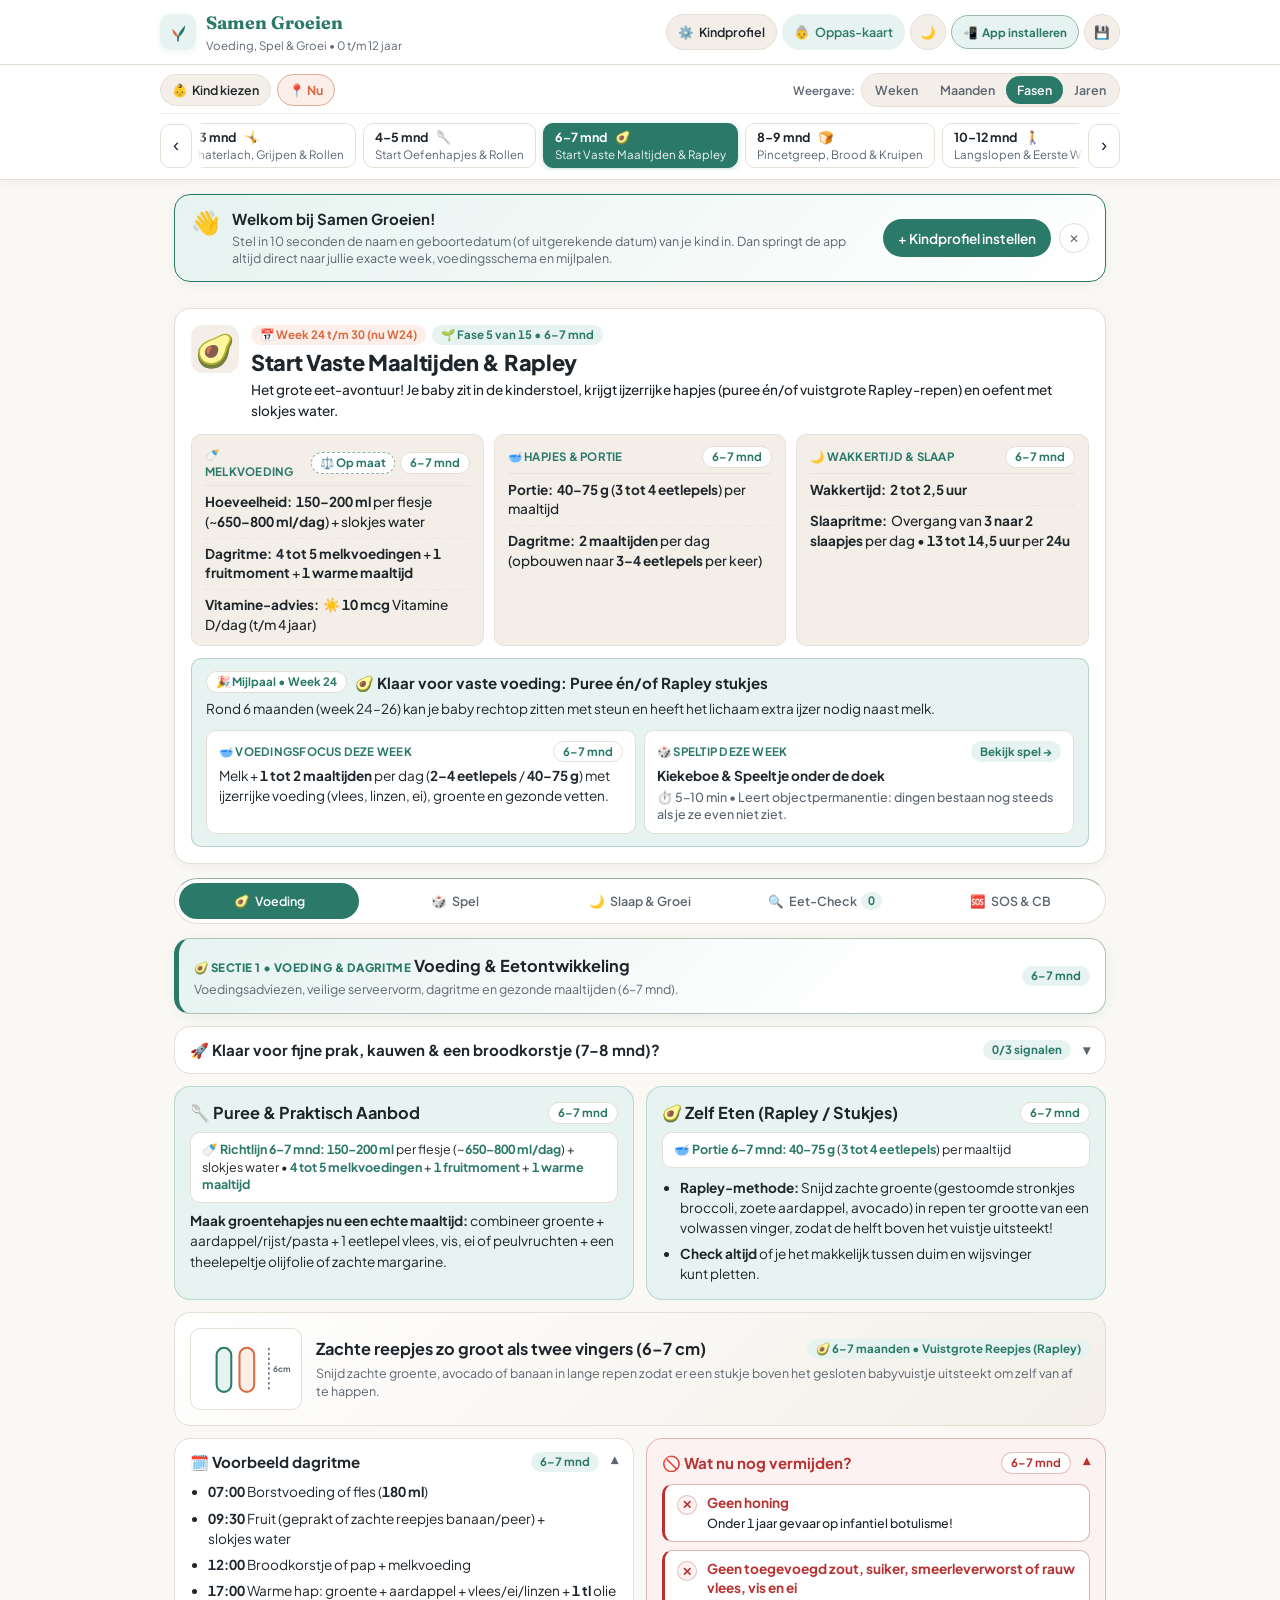
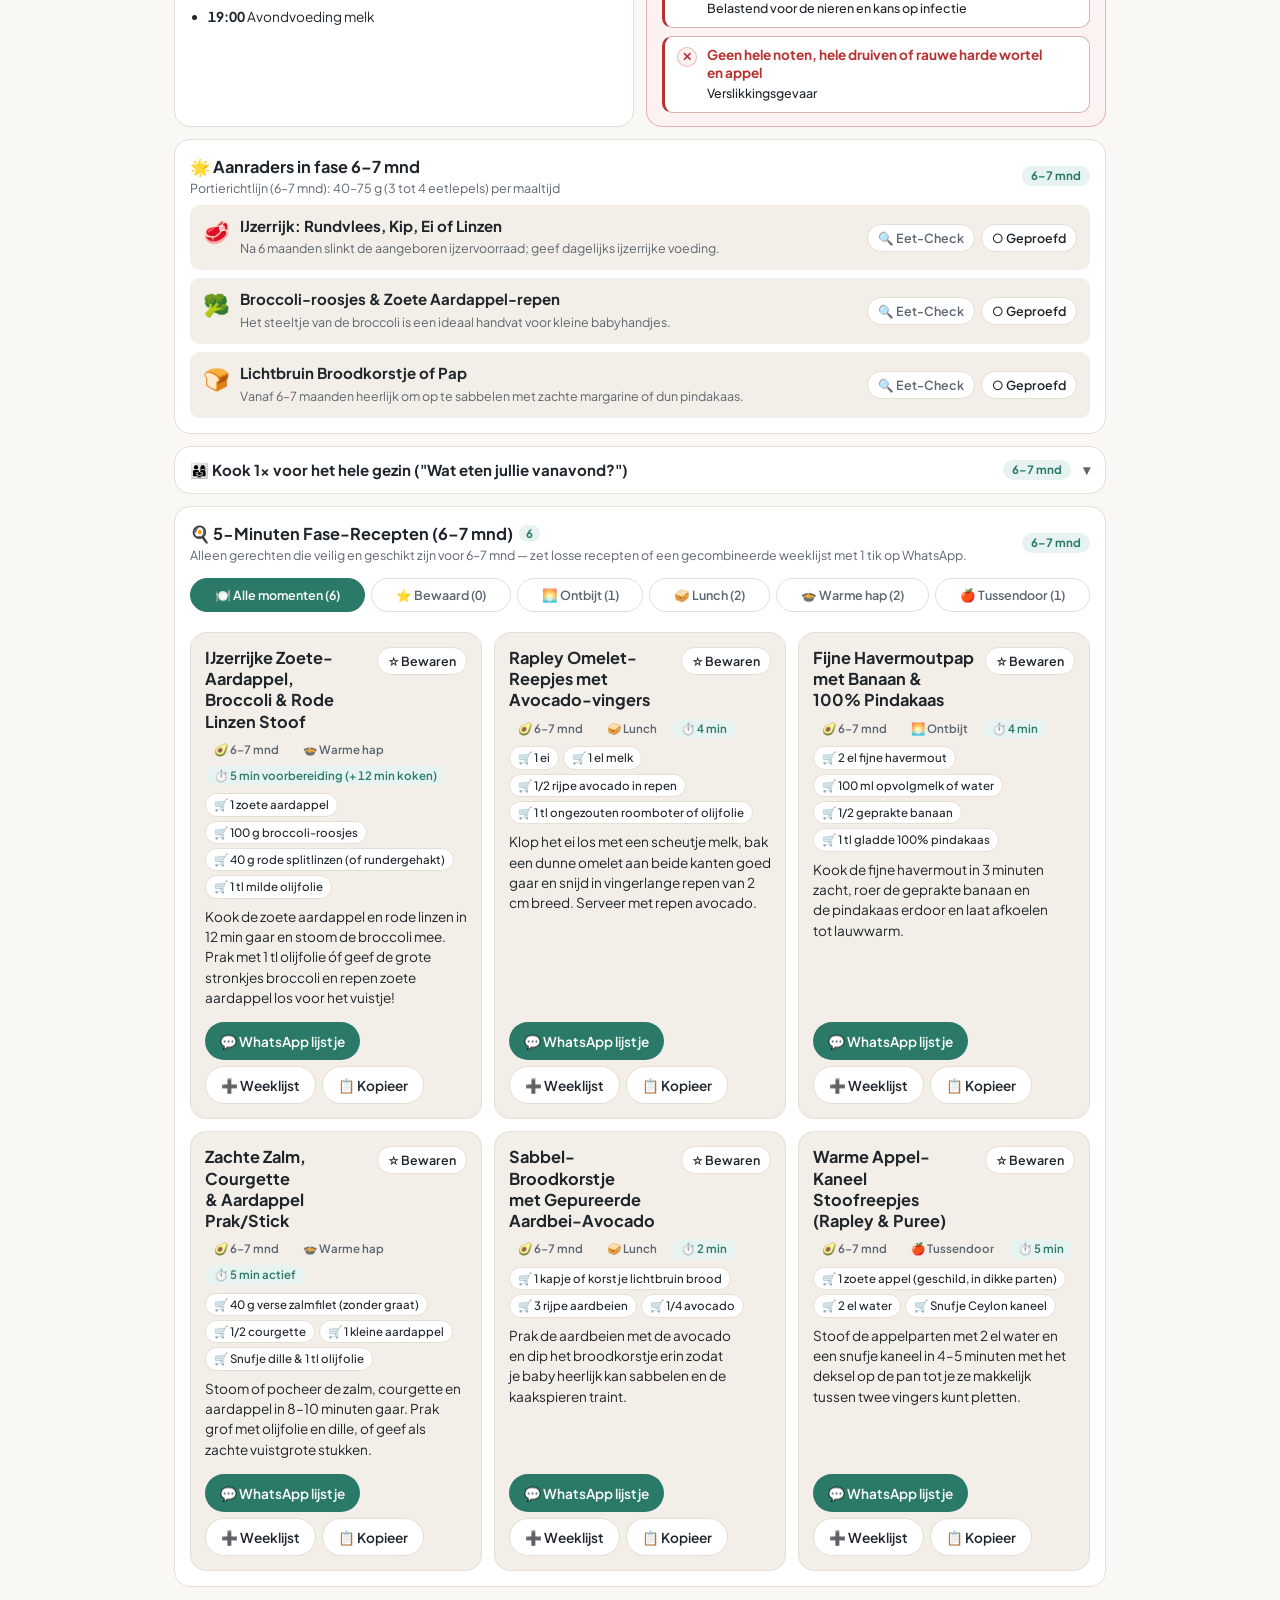
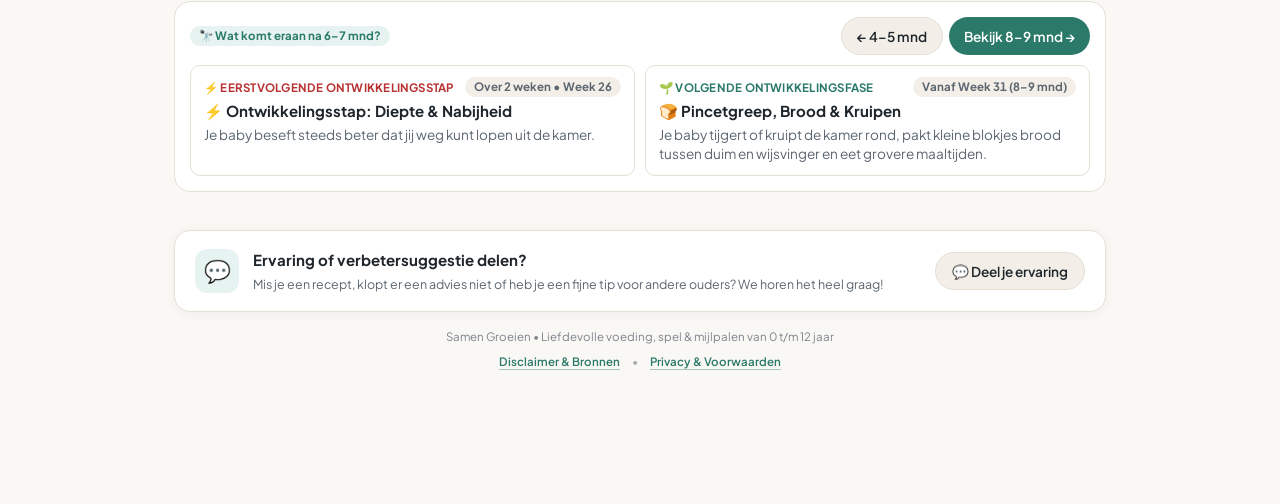
==== commit ad451adc: "Integrate personal weight/feeding in-place without duplication/contradictions and add 5-pillar seman" ====
--- a/index.html
+++ b/index.html
@@ -15,7 +15,7 @@
   <link rel="preconnect" href="https://fonts.googleapis.com" />
   <link rel="preconnect" href="https://fonts.gstatic.com" crossorigin />
   <link href="https://fonts.googleapis.com/css2?family=Fraunces:opsz,wght@9..144,600&family=Plus+Jakarta+Sans:wght@400;500;600;700;800&display=swap" rel="stylesheet" />
-  <link rel="stylesheet" href="styles.css?v=46" />
+  <link rel="stylesheet" href="styles.css?v=48" />
 </head>
 <body>
   <a href="#mainContent" class="skip-link">Direct naar inhoud</a>
@@ -198,50 +198,59 @@
           <div class="hero-badges">
             <span class="badge badge-age" id="heroExactAgePill">Week 24 • ~6 maanden</span>
             <span class="badge badge-phase" id="heroPhasePill">Fase 5/15</span>
+            <button type="button" class="hero-collapse-toggle hidden" id="toggleHeroOverviewBtn" aria-expanded="false">
+              Fase-overzicht ▾
+            </button>
           </div>
           <h2 class="hero-title" id="heroTitle">Start Vaste Maaltijden &amp; Rapley</h2>
           <p class="hero-summary" id="heroSummary"></p>
         </div>
       </div>
 
-      <!-- 3 Kerncijfers van deze fase direct onder de samenvatting -->
-      <div class="quick-stats">
-        <div class="stat-item">
-          <div class="stat-head">
-            <span class="stat-label" id="vitalMilkLabel">🍼 Melkvoeding</span>
-            <span class="stat-phase-tag" id="vitalMilkPhaseTag">6–7 mnd</span>
-          </div>
-          <div class="stat-val" id="vitalMilkVolume"></div>
-          <div class="stat-sub" id="vitalMilkStatus"></div>
-        </div>
-        <div class="stat-item">
-          <div class="stat-head">
-            <span class="stat-label" id="vitalSolidLabel">🥣 Hapjes &amp; Portie</span>
-            <span class="stat-phase-tag" id="vitalSolidPhaseTag">6–7 mnd</span>
-          </div>
-          <div class="stat-val" id="vitalSolidPortion"></div>
-          <div class="stat-sub" id="vitalSolidFreq"></div>
-        </div>
-        <div class="stat-item">
-          <div class="stat-head">
-            <span class="stat-label" id="vitalSleepLabel">🌙 Wakkertijd &amp; Slaap</span>
-            <span class="stat-phase-tag" id="vitalSleepPhaseTag">6–7 mnd</span>
-          </div>
-          <div class="stat-val" id="vitalWakeWindow"></div>
-          <div class="stat-sub" id="vitalSleepTotal"></div>
-        </div>
-      </div>
-
-      <!-- Persoonlijk advies op gewicht & voedingstype (Feature 1) -->
-      <div class="personal-weight-banner hidden" id="personalWeightBanner" role="region" aria-label="Persoonlijk advies op gewicht en voedingstype"></div>
-
-      <!-- Week-spotlight (Sprongetje / Groeispurt / Week-focus) -->
-      <div class="spotlight-box" id="weeklySpotlightBanner">
-        <div class="spotlight-header">
-          <span class="spotlight-tag" id="spotlightBadge">🥑 Week 24</span>
-          <strong class="spotlight-title" id="spotlightHeadline"></strong>
-        </div>
-        <p class="spotlight-desc" id="spotlightSummary"></p>
+      <div class="hero-collapsible-body" id="heroCollapsibleBody">
+        <!-- 3 Kerncijfers van deze fase direct onder de samenvatting -->
+        <div class="quick-stats">
+          <div class="stat-item">
+            <div class="stat-head">
+              <span class="stat-label" id="vitalMilkLabel">🍼 Melkvoeding</span>
+              <div class="stat-head-actions">
+                <button type="button" class="stat-personal-btn" id="vitalMilkPersonalBtn" title="Gewicht of voedingstype aanpassen">⚖️ + Gewicht</button>
+                <span class="stat-phase-tag" id="vitalMilkPhaseTag">6–7 mnd</span>
+              </div>
+            </div>
+            <div class="stat-val" id="vitalMilkVolume"></div>
+            <div class="stat-sub" id="vitalMilkStatus"></div>
+            <div class="stat-sub hidden" id="vitalMilkPersonalRow"></div>
+          </div>
+          <div class="stat-item">
+            <div class="stat-head">
+              <span class="stat-label" id="vitalSolidLabel">🥣 Hapjes &amp; Portie</span>
+              <span class="stat-phase-tag" id="vitalSolidPhaseTag">6–7 mnd</span>
+            </div>
+            <div class="stat-val" id="vitalSolidPortion"></div>
+            <div class="stat-sub" id="vitalSolidFreq"></div>
+          </div>
+          <div class="stat-item">
+            <div class="stat-head">
+              <span class="stat-label" id="vitalSleepLabel">🌙 Wakkertijd &amp; Slaap</span>
+              <span class="stat-phase-tag" id="vitalSleepPhaseTag">6–7 mnd</span>
+            </div>
+            <div class="stat-val" id="vitalWakeWindow"></div>
+            <div class="stat-sub" id="vitalSleepTotal"></div>
+          </div>
+        </div>
+
+        <!-- Optionele waarschuwingsnotitie alleen voor jonge flinke groeiers (<4mnd bij 1000ml grens) -->
+        <div class="personal-weight-banner hidden" id="personalWeightBanner" role="region" aria-label="Persoonlijk advies op gewicht"></div>
+
+        <!-- Week-spotlight (Sprongetje / Groeispurt / Week-focus) -->
+        <div class="spotlight-box" id="weeklySpotlightBanner">
+          <div class="spotlight-header">
+            <span class="spotlight-tag" id="spotlightBadge">🥑 Week 24</span>
+            <strong class="spotlight-title" id="spotlightHeadline"></strong>
+          </div>
+          <p class="spotlight-desc" id="spotlightSummary"></p>
+        </div>
       </div>
     </section>
 
@@ -257,7 +266,7 @@
       </button>
       <button type="button" role="tab" aria-selected="false" class="nav-tab" data-view="tips">
         <span class="nav-icon" aria-hidden="true">🌙</span>
-        <span class="nav-text">Slaap &amp; Tips</span>
+        <span class="nav-text">Slaap &amp; Groei</span>
       </button>
       <button type="button" role="tab" aria-selected="false" class="nav-tab" data-view="lookup">
         <span class="nav-icon" aria-hidden="true">🔍</span>
@@ -277,7 +286,8 @@
       <div class="minimal-card section-header-card" id="foodSectionHeaderCard">
         <div class="card-head-between">
           <div>
-            <h3 id="foodHeaderTitle"><span>🥑 Voeding &amp; Eetontwikkeling</span></h3>
+            <span class="section-eyebrow-pill">🥑 Sectie 1 • Voeding &amp; Dagritme</span>
+            <h3 id="foodHeaderTitle"><span>Voeding &amp; Eetontwikkeling</span></h3>
             <p class="subtle-hint" id="foodHeaderSubtitle">Fase-adviezen, dagritme, veilige snijgids en 5-minuten recepten.</p>
           </div>
           <span class="mini-pill" id="foodHeaderStagePill">6–7 mnd</span>
@@ -293,7 +303,7 @@
         <div class="readiness-body" id="foodReadinessBody"></div>
       </details>
 
-      <!-- Dynamische voedingskaarten afgestemd op leeftijd -->
+      <!-- Dynamische voedingskaarten afgestemd op leeftijd (Rustige, uniforme Voeding-stijl) -->
       <div class="two-col-grid">
         <article class="minimal-card card-tint-green" id="pureePathCard">
           <div class="card-head-between">
@@ -304,7 +314,7 @@
           <div class="structured-card-body" id="pureePathText"></div>
         </article>
 
-        <article class="minimal-card card-tint-orange" id="blwPathCard">
+        <article class="minimal-card card-tint-green" id="blwPathCard">
           <div class="card-head-between">
             <h3 id="blwCardTitle">🥑 Zelf Eten (Rapley / Stukjes)</h3>
             <span class="mini-pill" id="blwStagePill">6–7 mnd</span>
@@ -425,10 +435,11 @@
     <!-- TAB 2: LEERSPELLETJES & ACTIVITEITEN                                -->
     <!-- =================================================================== -->
     <section class="tab-panel hidden" id="panelGames" data-pillar="games">
-      <div class="minimal-card games-header-card">
+      <div class="minimal-card section-header-card games-header-card" id="gamesSectionHeaderCard">
         <div class="card-head-between">
           <div>
-            <h3><span id="gamesHeaderTitle">🎲 Leerspelletjes &amp; Activiteiten</span> <small class="tab-counter" id="gameCountBadge">6</small></h3>
+            <span class="section-eyebrow-pill">🎲 Sectie 2 • Spel &amp; Ontwikkeling</span>
+            <h3><span id="gamesHeaderTitle">Leerspelletjes &amp; Activiteiten</span> <small class="tab-counter" id="gameCountBadge">6</small></h3>
             <p class="subtle-hint" id="gamesHeaderSubtitle">Spelenderwijs ontwikkelen, afgestemd op deze leeftijd en jouw energieniveau.</p>
           </div>
           <button type="button" class="chip" id="toggleAllStagesGamesBtn" title="Wissel tussen spelletjes voor deze fase en alle 90 spelletjes">
@@ -460,8 +471,19 @@
     <!-- TAB 3: SLAAP, WAKKERTIJD, TIPS VOOR MAMA & MIJLPALEN                -->
     <!-- =================================================================== -->
     <section class="tab-panel hidden" id="panelTips" data-pillar="tips">
+      <div class="minimal-card section-header-card" id="tipsSectionHeaderCard">
+        <div class="card-head-between">
+          <div>
+            <span class="section-eyebrow-pill">🌙 Sectie 3 • Slaap, Tips &amp; Groei</span>
+            <h3 id="tipsHeaderTitle"><span>Slaapritme, Tips &amp; Mijlpalen</span></h3>
+            <p class="subtle-hint" id="tipsHeaderSubtitle">Wakkertijden, dutjes-rekenhulp, tips voor mama, mijlpalen én het interactieve gebitsmodel.</p>
+          </div>
+          <span class="mini-pill" id="tipsHeaderStagePill">6–7 mnd</span>
+        </div>
+      </div>
+
       <div class="two-col-grid">
-        <!-- Slaap & Wakkertijd / Bedtijd Rekenhulp (als eerste, passend bij tab '🌙 Slaap & Tips') -->
+        <!-- Slaap & Wakkertijd / Bedtijd Rekenhulp (als eerste, passend bij tab '🌙 Slaap & Groei') -->
         <article class="minimal-card">
           <div class="card-head-between">
             <h3 id="sleepCardTitle">🌙 Slaap &amp; Wakkertijd</h3>
@@ -508,6 +530,15 @@
         </div>
         <div class="checklist-grid" id="milestonesChecklist"></div>
       </article>
+
+      <!-- Feature 6: Interactief Anatomisch Gebitsmodel (Boven- & Onderkaak) -->
+      <details class="minimal-details teeth-tracker-details" id="teethTrackerDetails" open>
+        <summary>
+          <span class="summary-title" id="teethTrackerSummaryTitle">🦷 Interactief Gebitsmodel (Melkgebit &amp; Wisselgebit)</span>
+          <span class="summary-badge" id="teethTrackerBadge">0 / 20 doorgekomen</span>
+        </summary>
+        <div class="teeth-tracker-body" id="teethTrackerContainer"></div>
+      </details>
     </section>
 
     <!-- =================================================================== -->
@@ -515,10 +546,11 @@
     <!-- =================================================================== -->
     <section class="tab-panel hidden" id="panelLookup" data-pillar="lookup">
       <!-- Zoekbalk + Categorieën & Status-filters in een consistente header-kaart -->
-      <div class="minimal-card search-header-card">
+      <div class="minimal-card section-header-card search-header-card" id="lookupSectionHeaderCard">
         <div class="card-head-between">
           <div>
-            <h3 id="lookupHeaderTitle">🔍 Eet- &amp; Snijgids ("Mag mijn kind dit eten?")</h3>
+            <span class="section-eyebrow-pill">🔍 Sectie 4 • Eet- &amp; Snijgids</span>
+            <h3 id="lookupHeaderTitle"><span>Eet-Check ("Mag mijn kind dit eten?")</span></h3>
             <p class="subtle-hint" id="lookupSubtitleHint">Bekijk per leeftijd de veilige snijvorm en vink bij wat je kind al heeft geproefd.</p>
           </div>
           <span class="mini-pill" id="lookupStageCountPill">6–7 mnd</span>
@@ -637,6 +669,18 @@
     <!-- TAB 5: SOS "EERSTE HULP" & CONSULTATIEBUREAU / RVP / TANDJES        -->
     <!-- =================================================================== -->
     <section class="tab-panel hidden" id="panelSos" data-pillar="sos">
+      <div class="minimal-card section-header-card" id="sosSectionHeaderCard">
+        <div class="card-head-between">
+          <div>
+            <span class="section-eyebrow-pill">🆘 Sectie 5 • Eerste Hulp &amp; Consultatiebureau</span>
+            <h3 id="sosHeaderTitle"><span>SOS Eerste Hulp &amp; Gezondheid</span></h3>
+            <p class="subtle-hint" id="sosHeaderSubtitle">Directe hulp bij koorts, krampjes of verslikken, paracetamol-dosering op gewicht en CB-voorbereiding.</p>
+          </div>
+          <span class="mini-pill" id="sosHeaderStagePill">6–7 mnd</span>
+        </div>
+        <div class="sos-personal-pcm-bar hidden" id="sosPersonalPcmBar"></div>
+      </div>
+
       <!-- Consultatiebureau, Vaccinaties (RVP) & Tandjes in deze fase -->
       <article class="minimal-card">
         <div class="card-head-between">
@@ -688,15 +732,6 @@
         </div>
       </details>
 
-      <!-- Feature 6: Interactief Tandjes- & Wisselgebit-Kaartje -->
-      <details class="minimal-details teeth-tracker-details" id="teethTrackerDetails">
-        <summary>
-          <span class="summary-title" id="teethTrackerSummaryTitle">🦷 Interactief Tandjes- &amp; Wisselgebit-kaartje</span>
-          <span class="summary-badge" id="teethTrackerBadge">0 / 20 door</span>
-        </summary>
-        <div class="teeth-tracker-body" id="teethTrackerContainer"></div>
-      </details>
-
       <!-- SOS Eerste Hulp bij Lastige Momenten (afgestemd op huidige leeftijd) -->
       <article class="minimal-card">
         <div class="card-head-between">
@@ -826,6 +861,15 @@
         <input type="checkbox" id="useAdjustedAgeCheckbox" checked />
         <span>Vroeggeboorte (&lt;37 weken): toon ontwikkeling op basis van gecorrigeerde leeftijd</span>
       </label>
+
+      <!-- Interactief Gebitsmodel direct in het Kindprofiel -->
+      <details class="minimal-details profile-teeth-details" id="profileTeethDetails">
+        <summary>
+          <span class="summary-title" id="profileTeethSummaryTitle">🦷 Gebit &amp; Tandjes bijhouden</span>
+          <span class="summary-badge" id="profileTeethBadge">0 / 20 doorgekomen</span>
+        </summary>
+        <div class="teeth-tracker-body" id="profileTeethTrackerContainer"></div>
+      </details>
 
       <div class="preview-banner" id="profilePreviewBox">
         Kies een geboortedatum om de huidige week te berekenen.
@@ -1077,7 +1121,7 @@
     </div>
   </dialog>
 
-  <script src="data.js?v=46"></script>
-  <script src="app.js?v=46"></script>
+  <script src="data.js?v=48"></script>
+  <script src="app.js?v=48"></script>
 </body>
 </html>
--- a/styles.css
+++ b/styles.css
@@ -5002,109 +5002,496 @@
   background: var(--warn-soft);
 }
 
-/* 6. Interactief Tandjes- & Wisselgebit-Kaartje */
+/* 6. Interactief Anatomisch Gebitsmodel (Boven- & Onderkaak in U-boog + Detail-Inspector) */
 .teeth-tracker-body {
-  padding: 10px 0 2px;
+  padding: 12px 0 2px;
   margin-top: 8px;
   border-top: 1px solid color-mix(in srgb, var(--border) 65%, transparent);
   display: flex;
   flex-direction: column;
-  gap: 10px;
-}
-
-#teethTrackerContainer {
-  display: flex;
-  flex-direction: column;
-  gap: 10px;
-}
-
-.teeth-jaw-box {
-  padding: 11px 12px;
+  gap: 12px;
+}
+
+.profile-teeth-details {
+  margin: 4px 0 2px;
+  background: var(--surface-soft);
+}
+
+#profileDialog .teeth-model-layout {
+  grid-template-columns: 1fr;
+}
+
+.cb-open-teeth-btn {
+  margin-top: 8px;
+  background: var(--primary-soft);
+  color: var(--primary);
+  border: 1px solid color-mix(in srgb, var(--primary) 32%, var(--border));
+  border-radius: var(--radius-pill);
+  padding: 5px 11px;
+  font-family: inherit;
+  font-size: var(--fs-xs);
+  font-weight: 700;
+  cursor: pointer;
+  display: inline-flex;
+  align-items: center;
+  gap: 4px;
+  transition: background 0.15s ease, color 0.15s ease, border-color 0.15s ease;
+}
+
+.cb-open-teeth-btn:hover {
+  background: var(--primary);
+  color: #fff;
+  border-color: var(--primary);
+}
+
+.teeth-model-layout {
+  display: grid;
+  grid-template-columns: minmax(270px, 360px) minmax(260px, 1fr);
+  gap: 14px;
+  align-items: start;
+}
+
+@media (max-width: 740px) {
+  .teeth-model-layout {
+    grid-template-columns: 1fr;
+  }
+}
+
+.teeth-arch-card {
+  background: var(--surface-soft);
+  border: 1px solid var(--border);
   border-radius: var(--radius-md);
+  padding: 12px;
+  display: flex;
+  flex-direction: column;
+  align-items: center;
+  gap: 8px;
+}
+
+.teeth-arch-svg-wrap {
+  width: 100%;
+  max-width: 340px;
+  margin: 0 auto;
+}
+
+.dental-arch-svg {
+  width: 100%;
+  height: auto;
+  display: block;
+  overflow: visible;
+  user-select: none;
+  -webkit-user-select: none;
+}
+
+.dental-gum-arch {
+  fill: none;
+  stroke: rgba(244, 114, 182, 0.24);
+  stroke-width: 42;
+  stroke-linecap: round;
+}
+
+[data-theme="dark"] .dental-gum-arch {
+  stroke: rgba(244, 114, 182, 0.18);
+}
+
+.dental-palate-rugae {
+  fill: none;
+  stroke: rgba(225, 29, 72, 0.16);
+  stroke-width: 1.6;
+  stroke-linecap: round;
+}
+
+.dental-tongue-contour {
+  fill: rgba(251, 113, 133, 0.08);
+  stroke: rgba(225, 29, 72, 0.15);
+  stroke-width: 1.5;
+  stroke-dasharray: 3 3;
+}
+
+.dental-midline {
+  stroke: var(--border);
+  stroke-width: 1.2;
+  stroke-dasharray: 4 4;
+}
+
+.dental-jaw-heading {
+  font-family: var(--font-sans);
+  font-size: 9.5px;
+  font-weight: 800;
+  letter-spacing: 0.06em;
+  fill: var(--text-muted);
+}
+
+.dental-side-label {
+  font-family: var(--font-sans);
+  font-size: 9px;
+  font-weight: 800;
+  letter-spacing: 0.05em;
+  fill: var(--text-muted);
+}
+
+.dental-side-sub {
+  font-family: var(--font-sans);
+  font-size: 8px;
+  font-weight: 600;
+  fill: var(--text-muted);
+  opacity: 0.8;
+}
+
+.dental-center-pill {
+  fill: var(--surface);
+  stroke: var(--border);
+  stroke-width: 1.2;
+}
+
+.dental-center-count {
+  font-family: var(--font-sans);
+  font-size: 11px;
+  font-weight: 800;
+  fill: var(--primary);
+}
+
+.dental-center-sub {
+  font-family: var(--font-sans);
+  font-size: 8.5px;
+  font-weight: 600;
+  fill: var(--text-muted);
+}
+
+/* Anatomische Tanden in de Kaakboog */
+.arch-tooth-group {
+  cursor: pointer;
+  outline: none;
+}
+
+.arch-crown-outline {
+  fill: var(--surface);
+  stroke: color-mix(in srgb, var(--text-muted) 45%, var(--border));
+  stroke-width: 1.6;
+  stroke-dasharray: 2.5 1.8;
+  transition: fill 0.15s ease, stroke 0.15s ease, transform 0.15s ease;
+}
+
+.arch-tooth-group:hover .arch-crown-outline {
+  stroke: var(--primary);
+  stroke-dasharray: none;
+}
+
+.arch-crown-shine {
+  fill: none;
+  stroke: color-mix(in srgb, var(--text-muted) 30%, transparent);
+  stroke-width: 1.1;
+  stroke-linecap: round;
+}
+
+.arch-crown-fissure {
+  fill: none;
+  stroke: color-mix(in srgb, var(--text-muted) 38%, transparent);
+  stroke-width: 1.15;
+  stroke-linecap: round;
+  stroke-linejoin: round;
+}
+
+.arch-crown-cusp {
+  fill: color-mix(in srgb, var(--text-muted) 18%, transparent);
+}
+
+/* Verwacht in huidige fase (Gouden/Amber highlight) */
+.arch-tooth-group.is-expected-now .arch-crown-outline {
+  fill: var(--accent-soft);
+  stroke: var(--accent);
+  stroke-width: 2;
+  stroke-dasharray: none;
+}
+
+.arch-tooth-group.is-expected-now .arch-crown-fissure {
+  stroke: color-mix(in srgb, var(--accent) 55%, transparent);
+}
+
+.arch-expected-halo {
+  fill: none;
+  stroke: var(--accent);
+  stroke-width: 1.5;
+  stroke-dasharray: 3 3;
+  opacity: 0.7;
+  animation: archPulseHalo 2.2s infinite ease-in-out;
+}
+
+@keyframes archPulseHalo {
+  0%, 100% {
+    r: 20.5px;
+    opacity: 0.45;
+  }
+  50% {
+    r: 23px;
+    opacity: 0.85;
+  }
+}
+
+.arch-expected-dot {
+  fill: var(--accent);
+  stroke: var(--surface);
+  stroke-width: 1.5;
+}
+
+/* Doorgekomen / Afgevinkt (Parelwit glazuur + Groene rand & Check-badge) */
+.arch-tooth-group.is-erupted .arch-crown-outline {
+  fill: #ffffff;
+  stroke: var(--primary);
+  stroke-width: 2.2;
+  stroke-dasharray: none;
+  filter: drop-shadow(0 2px 4px rgba(43, 122, 105, 0.18));
+}
+
+[data-theme="dark"] .arch-tooth-group.is-erupted .arch-crown-outline {
+  fill: #f8fafc;
+}
+
+.arch-tooth-group.is-erupted .arch-crown-fissure {
+  stroke: color-mix(in srgb, var(--primary) 55%, #64748b);
+}
+
+.arch-tooth-group.is-erupted .arch-crown-cusp {
+  fill: color-mix(in srgb, var(--primary) 24%, transparent);
+}
+
+.arch-tooth-group.is-erupted .arch-tooth-code {
+  fill: #18342e;
+}
+
+/* Geselecteerde tand in de boog */
+.arch-selected-ring {
+  fill: rgba(43, 122, 105, 0.1);
+  stroke: var(--primary);
+  stroke-width: 2.2;
+}
+
+.arch-tooth-code {
+  font-family: var(--font-sans);
+  font-size: 9.2px;
+  font-weight: 800;
+  fill: var(--text);
+  pointer-events: none;
+}
+
+.arch-check-circle {
+  fill: var(--primary);
+  stroke: var(--surface);
+  stroke-width: 1.5;
+}
+
+.arch-check-tick {
+  fill: none;
+  stroke: #ffffff;
+  stroke-width: 1.6;
+  stroke-linecap: round;
+  stroke-linejoin: round;
+}
+
+/* Rechts / Onder: Tand-Inspector & Tandgroepen */
+.teeth-inspector-panel {
+  display: flex;
+  flex-direction: column;
+  gap: 12px;
+  min-width: 0;
+}
+
+.teeth-detail-card {
   background: var(--surface-soft);
-  border: 1px solid var(--border);
-  display: flex;
-  flex-direction: column;
+  border: 1.5px solid var(--border);
+  border-radius: var(--radius-md);
+  padding: 13px 14px;
+  display: flex;
+  flex-direction: column;
+  gap: 11px;
+  transition: border-color 0.15s ease, background 0.15s ease;
+}
+
+.teeth-detail-card.is-erupted {
+  background: var(--primary-soft);
+  border-color: color-mix(in srgb, var(--primary) 36%, var(--border));
+}
+
+.teeth-detail-card.is-expected {
+  border-color: color-mix(in srgb, var(--accent) 45%, var(--border));
+}
+
+.teeth-detail-top {
+  display: flex;
+  align-items: center;
+  gap: 12px;
+}
+
+.tooth-detail-svg {
+  width: 58px;
+  height: 66px;
+  flex-shrink: 0;
+  border-radius: var(--radius-sm);
+  border: 1px solid var(--border);
+  background: var(--surface);
+}
+
+.teeth-detail-title-wrap {
+  flex: 1;
+  min-width: 0;
+  display: flex;
+  flex-direction: column;
+  gap: 4px;
+}
+
+.teeth-detail-badges {
+  display: flex;
+  align-items: center;
+  gap: 6px;
+  flex-wrap: wrap;
+}
+
+.teeth-detail-name {
+  margin: 0;
+  font-size: var(--fs-card-title);
+  font-weight: 800;
+  color: var(--text);
+  line-height: 1.25;
+}
+
+.teeth-detail-ages {
+  display: flex;
+  align-items: center;
+  gap: 6px;
+  flex-wrap: wrap;
+  font-size: var(--fs-xs);
+  color: var(--text-muted);
+}
+
+.teeth-detail-actions {
+  display: flex;
+  align-items: center;
   gap: 8px;
-}
-
-.teeth-jaw-label {
+  flex-wrap: wrap;
+}
+
+.teeth-toggle-main-btn {
+  flex: 1;
+  min-width: 190px;
+}
+
+.teeth-date-label {
+  display: inline-flex;
+  align-items: center;
+  gap: 6px;
+  font-size: var(--fs-xs);
+  font-weight: 700;
+  color: var(--text);
+}
+
+.teeth-care-tip {
+  margin: 0;
+  padding: 9px 11px;
+  border-radius: var(--radius-sm);
+  background: var(--surface);
+  border: 1px solid var(--border);
   font-size: var(--fs-sm);
-  font-weight: 700;
-  color: var(--text);
+  line-height: 1.45;
+  color: var(--text);
+}
+
+.teeth-groups-box {
+  background: var(--surface-soft);
+  border: 1px solid var(--border);
+  border-radius: var(--radius-md);
+  padding: 11px 13px;
+  display: flex;
+  flex-direction: column;
+  gap: 8px;
+}
+
+.teeth-groups-heading {
+  font-size: var(--fs-xs);
+  font-weight: 700;
+  color: var(--text-muted);
+  text-transform: uppercase;
+  letter-spacing: 0.03em;
+}
+
+.teeth-groups-grid {
+  display: flex;
+  flex-direction: column;
+  gap: 5px;
+}
+
+.teeth-group-pill {
   display: flex;
   align-items: center;
   justify-content: space-between;
-}
-
-.teeth-arch-row {
-  display: grid;
-  grid-template-columns: repeat(10, minmax(0, 1fr));
-  gap: 5px;
-}
-
-@media (max-width: 560px) {
-  .teeth-arch-row {
-    grid-template-columns: repeat(5, minmax(0, 1fr));
-  }
-}
-
-.tooth-btn {
-  display: flex;
-  flex-direction: column;
+  gap: 8px;
+  padding: 7px 10px;
+  border-radius: var(--radius-sm);
+  background: var(--surface);
+  border: 1px solid var(--border);
+  font-family: inherit;
+  font-size: var(--fs-sm);
+  color: var(--text);
+  cursor: pointer;
+  text-align: left;
+  transition: border-color 0.15s ease, background 0.15s ease;
+}
+
+.teeth-group-pill:hover {
+  border-color: var(--primary);
+}
+
+.teeth-group-pill.is-active {
+  border-color: var(--primary);
+  background: var(--primary-soft);
+}
+
+.teeth-group-code {
+  display: inline-grid;
+  place-items: center;
+  width: 24px;
+  height: 24px;
+  border-radius: 6px;
+  background: var(--surface-soft);
+  font-size: var(--fs-xs);
+  font-weight: 800;
+  color: var(--primary);
+  flex-shrink: 0;
+}
+
+.teeth-group-pill.is-active .teeth-group-code {
+  background: var(--primary);
+  color: #fff;
+}
+
+.teeth-group-name {
+  flex: 1;
+  min-width: 0;
+  font-weight: 600;
+}
+
+.teeth-group-name small {
+  font-weight: 500;
+  color: var(--text-muted);
+}
+
+.teeth-group-count {
+  font-size: var(--fs-xs);
+  font-weight: 800;
+  color: var(--text-muted);
+  background: var(--surface-soft);
+  padding: 2px 7px;
+  border-radius: var(--radius-pill);
+}
+
+.teeth-group-pill.is-complete .teeth-group-count {
+  background: var(--primary);
+  color: #fff;
+}
+
+.teeth-legend-row {
+  display: flex;
   align-items: center;
   justify-content: center;
-  gap: 2px;
-  padding: 6px 3px;
-  min-height: 54px;
-  border-radius: var(--radius-sm);
-  background: var(--surface);
-  border: 1.5px solid var(--border);
-  cursor: pointer;
-  font-family: inherit;
-  text-align: center;
-  transition: transform 0.12s ease, border-color 0.15s ease, background 0.15s ease;
-}
-
-.tooth-btn:hover {
-  border-color: var(--primary);
-}
-
-.tooth-btn.is-molar {
-  background: color-mix(in srgb, var(--surface-soft) 50%, var(--surface));
-}
-
-.tooth-btn.is-expected-now {
-  border-color: var(--accent);
-  background: var(--accent-soft);
-}
-
-.tooth-btn.is-erupted {
-  background: var(--primary-soft);
-  border-color: var(--primary);
-}
-
-.tooth-icon {
-  font-size: 1rem;
-  line-height: 1;
-}
-
-.tooth-code {
-  font-size: var(--fs-xs);
-  font-weight: 800;
-  color: var(--text);
-  line-height: 1.15;
-}
-
-.tooth-age {
-  font-size: 0.64rem;
-  color: var(--text-muted);
-  line-height: 1.1;
-}
-
-.teeth-legend-row {
-  display: flex;
-  align-items: center;
   gap: 12px;
   flex-wrap: wrap;
   font-size: var(--fs-xs);
@@ -5128,23 +5515,13 @@
 }
 
 .teeth-legend-dot.is-erupted {
-  background: var(--primary-soft);
+  background: var(--primary);
   border-color: var(--primary);
 }
 
 .teeth-legend-dot.is-expected {
   background: var(--accent-soft);
   border-color: var(--accent);
-}
-
-.teeth-selected-info {
-  padding: 9px 12px;
-  border-radius: var(--radius-sm);
-  background: var(--primary-soft);
-  border: 1px solid color-mix(in srgb, var(--primary) 26%, var(--border));
-  font-size: var(--fs-sm);
-  color: var(--text);
-  line-height: 1.45;
 }
 
 @media (max-width: 720px) {
@@ -5184,3 +5561,256 @@
   border-color: rgba(43, 122, 105, 0.45);
   box-shadow: 0 6px 20px rgba(43, 122, 105, 0.09);
 }
+
+/* =========================================================================
+   IN-PLACE PERSONALISATIE & SEMANTISCHE SECTIE-KLEURCODERING (WAYFINDING)
+   ========================================================================= */
+
+/* 1. In-Place Personalisatie binnen de Melkvoeding-kerncijferkaart */
+.stat-head-actions {
+  display: inline-flex;
+  align-items: center;
+  gap: 5px;
+  flex-shrink: 0;
+}
+
+.stat-personal-btn {
+  display: inline-flex;
+  align-items: center;
+  gap: 3px;
+  font-family: inherit;
+  font-size: var(--fs-xs);
+  font-weight: 700;
+  line-height: 1.2;
+  padding: 3px 8px;
+  border-radius: var(--radius-pill);
+  border: 1px dashed color-mix(in srgb, var(--primary) 45%, var(--border));
+  background: var(--surface);
+  color: var(--primary);
+  cursor: pointer;
+  white-space: nowrap;
+  font-variant-numeric: tabular-nums;
+  transition: background 0.15s ease, border-color 0.15s ease, color 0.15s ease;
+}
+
+.stat-personal-btn.has-weight {
+  border-style: solid;
+  border-color: color-mix(in srgb, var(--primary) 35%, var(--border));
+  background: var(--primary-soft);
+}
+
+.stat-personal-btn:hover {
+  background: var(--primary);
+  color: #fff;
+  border-color: var(--primary);
+}
+
+.big-baby-inline-note {
+  font-size: var(--fs-body);
+  line-height: 1.48;
+  color: var(--text);
+}
+
+.personalized-dosing-strip {
+  display: none !important;
+}
+
+/* 2. Compacte Fase-Statusbalk voor Hero op Tab 2 t/m 5 (Directe focus op actieve sectie) */
+.hero-collapse-toggle {
+  margin-left: auto;
+  background: var(--surface-soft);
+  border: 1px solid var(--border);
+  border-radius: var(--radius-pill);
+  padding: 3px 10px;
+  font-family: inherit;
+  font-size: var(--fs-xs);
+  font-weight: 700;
+  color: var(--primary);
+  cursor: pointer;
+  white-space: nowrap;
+  transition: background 0.15s ease, border-color 0.15s ease;
+}
+
+.hero-collapse-toggle:hover {
+  background: var(--primary-soft);
+  border-color: var(--primary);
+}
+
+.hero-collapsible-body {
+  display: flex;
+  flex-direction: column;
+  gap: 12px;
+}
+
+.hero-card.is-collapsed-for-tab {
+  padding: 11px 14px;
+  gap: 0;
+  background: var(--surface);
+}
+
+.hero-card.is-collapsed-for-tab .hero-collapsible-body,
+.hero-card.is-collapsed-for-tab .hero-summary {
+  display: none !important;
+}
+
+.hero-card.is-collapsed-for-tab .hero-top {
+  align-items: center;
+}
+
+.hero-card.is-collapsed-for-tab .hero-emoji {
+  width: 38px;
+  height: 38px;
+  font-size: 1.45rem;
+}
+
+.hero-card.is-collapsed-for-tab .hero-title {
+  font-size: var(--fs-card-title);
+}
+
+/* 3. Semantisch 5-Pijler Kleurensysteem (Wayfinding per Sectie: 60-30-10 Best Practice) */
+:root {
+  /* Sectie 1: Voeding — Saliegroen */
+  --pillar-food: #2b7a69;
+  --pillar-food-soft: #e6f3f0;
+  /* Sectie 2: Spel — Warm Amber / Terracotta-Goud */
+  --pillar-games: #c2651a;
+  --pillar-games-soft: #fdf1e4;
+  /* Sectie 3: Slaap & Groei — Kalmerend Nachtblauw / Indigo */
+  --pillar-tips: #3f528c;
+  --pillar-tips-soft: #eaeefa;
+  /* Sectie 4: Eet-Check — Helder Oceaanblauw / Teal */
+  --pillar-lookup: #196b85;
+  --pillar-lookup-soft: #e6f3f8;
+  /* Sectie 5: SOS & CB — Warm Koraalrood */
+  --pillar-sos: #b8362c;
+  --pillar-sos-soft: #fdedec;
+}
+
+html[data-theme="dark"] {
+  --pillar-food: #4cc2a9;
+  --pillar-food-soft: rgba(76, 194, 169, 0.15);
+  --pillar-games: #f59e0b;
+  --pillar-games-soft: rgba(245, 158, 11, 0.16);
+  --pillar-tips: #818cf8;
+  --pillar-tips-soft: rgba(129, 140, 248, 0.16);
+  --pillar-lookup: #38bdf8;
+  --pillar-lookup-soft: rgba(56, 189, 248, 0.16);
+  --pillar-sos: #f87171;
+  --pillar-sos-soft: rgba(248, 113, 113, 0.16);
+}
+
+/* Koppel elke .tab-panel aan zijn eigen sectiekleur zodat alle badges, knoppen en koppen binnen die sectie harmonieus meekleuren */
+#panelFood {
+  --primary: var(--pillar-food);
+  --primary-soft: var(--pillar-food-soft);
+}
+
+#panelGames {
+  --primary: var(--pillar-games);
+  --primary-soft: var(--pillar-games-soft);
+}
+
+#panelTips {
+  --primary: var(--pillar-tips);
+  --primary-soft: var(--pillar-tips-soft);
+}
+
+#panelLookup {
+  --primary: var(--pillar-lookup);
+  --primary-soft: var(--pillar-lookup-soft);
+}
+
+#panelSos {
+  --primary: var(--pillar-sos);
+  --primary-soft: var(--pillar-sos-soft);
+}
+
+/* Onderste / Bovenste Navigatiebalk (.pillar-nav): Actieve tab kleurt direct in de eigen sectiekleur */
+.pillar-nav .nav-tab[data-view="food"].active {
+  background: var(--pillar-food);
+  color: #fff;
+}
+
+.pillar-nav .nav-tab[data-view="games"].active {
+  background: var(--pillar-games);
+  color: #fff;
+}
+
+.pillar-nav .nav-tab[data-view="tips"].active {
+  background: var(--pillar-tips);
+  color: #fff;
+}
+
+.pillar-nav .nav-tab[data-view="lookup"].active {
+  background: var(--pillar-lookup);
+  color: #fff;
+}
+
+.pillar-nav .nav-tab[data-view="sos"].active {
+  background: var(--pillar-sos);
+  color: #fff;
+}
+
+body[data-active-view="food"] .pillar-nav {
+  border-top-color: color-mix(in srgb, var(--pillar-food) 42%, var(--border));
+}
+body[data-active-view="games"] .pillar-nav {
+  border-top-color: color-mix(in srgb, var(--pillar-games) 42%, var(--border));
+}
+body[data-active-view="tips"] .pillar-nav {
+  border-top-color: color-mix(in srgb, var(--pillar-tips) 42%, var(--border));
+}
+body[data-active-view="lookup"] .pillar-nav {
+  border-top-color: color-mix(in srgb, var(--pillar-lookup) 42%, var(--border));
+}
+body[data-active-view="sos"] .pillar-nav {
+  border-top-color: color-mix(in srgb, var(--pillar-sos) 42%, var(--border));
+}
+
+/* Duidelijke Sectie-Banner (.section-header-card) bovenaan élke van de 5 secties */
+.section-header-card {
+  position: relative;
+  border-left: 5px solid var(--primary);
+  background: linear-gradient(135deg, var(--primary-soft) 0%, var(--surface) 75%);
+  border-color: color-mix(in srgb, var(--primary) 28%, var(--border));
+  border-left-color: var(--primary);
+  box-shadow: 0 3px 14px color-mix(in srgb, var(--primary) 8%, transparent);
+}
+
+.section-eyebrow-pill {
+  display: inline-flex;
+  align-items: center;
+  gap: 4px;
+  font-size: var(--fs-xs);
+  font-weight: 800;
+  text-transform: uppercase;
+  letter-spacing: 0.04em;
+  color: var(--primary);
+  margin-bottom: 3px;
+}
+
+/* Paracetamol op maat balk bovenaan de SOS-sectie */
+.sos-personal-pcm-bar {
+  margin-top: 6px;
+  padding: 9px 12px;
+  border-radius: var(--radius-sm);
+  background: var(--surface);
+  border: 1px solid color-mix(in srgb, var(--primary) 28%, var(--border));
+}
+
+.sos-pcm-bar-inner {
+  display: flex;
+  align-items: center;
+  justify-content: space-between;
+  gap: 8px;
+  flex-wrap: wrap;
+}
+
+.sos-pcm-bar-text {
+  font-size: var(--fs-body);
+  line-height: 1.45;
+  color: var(--text);
+  flex: 1;
+  min-width: 200px;
+}
+
